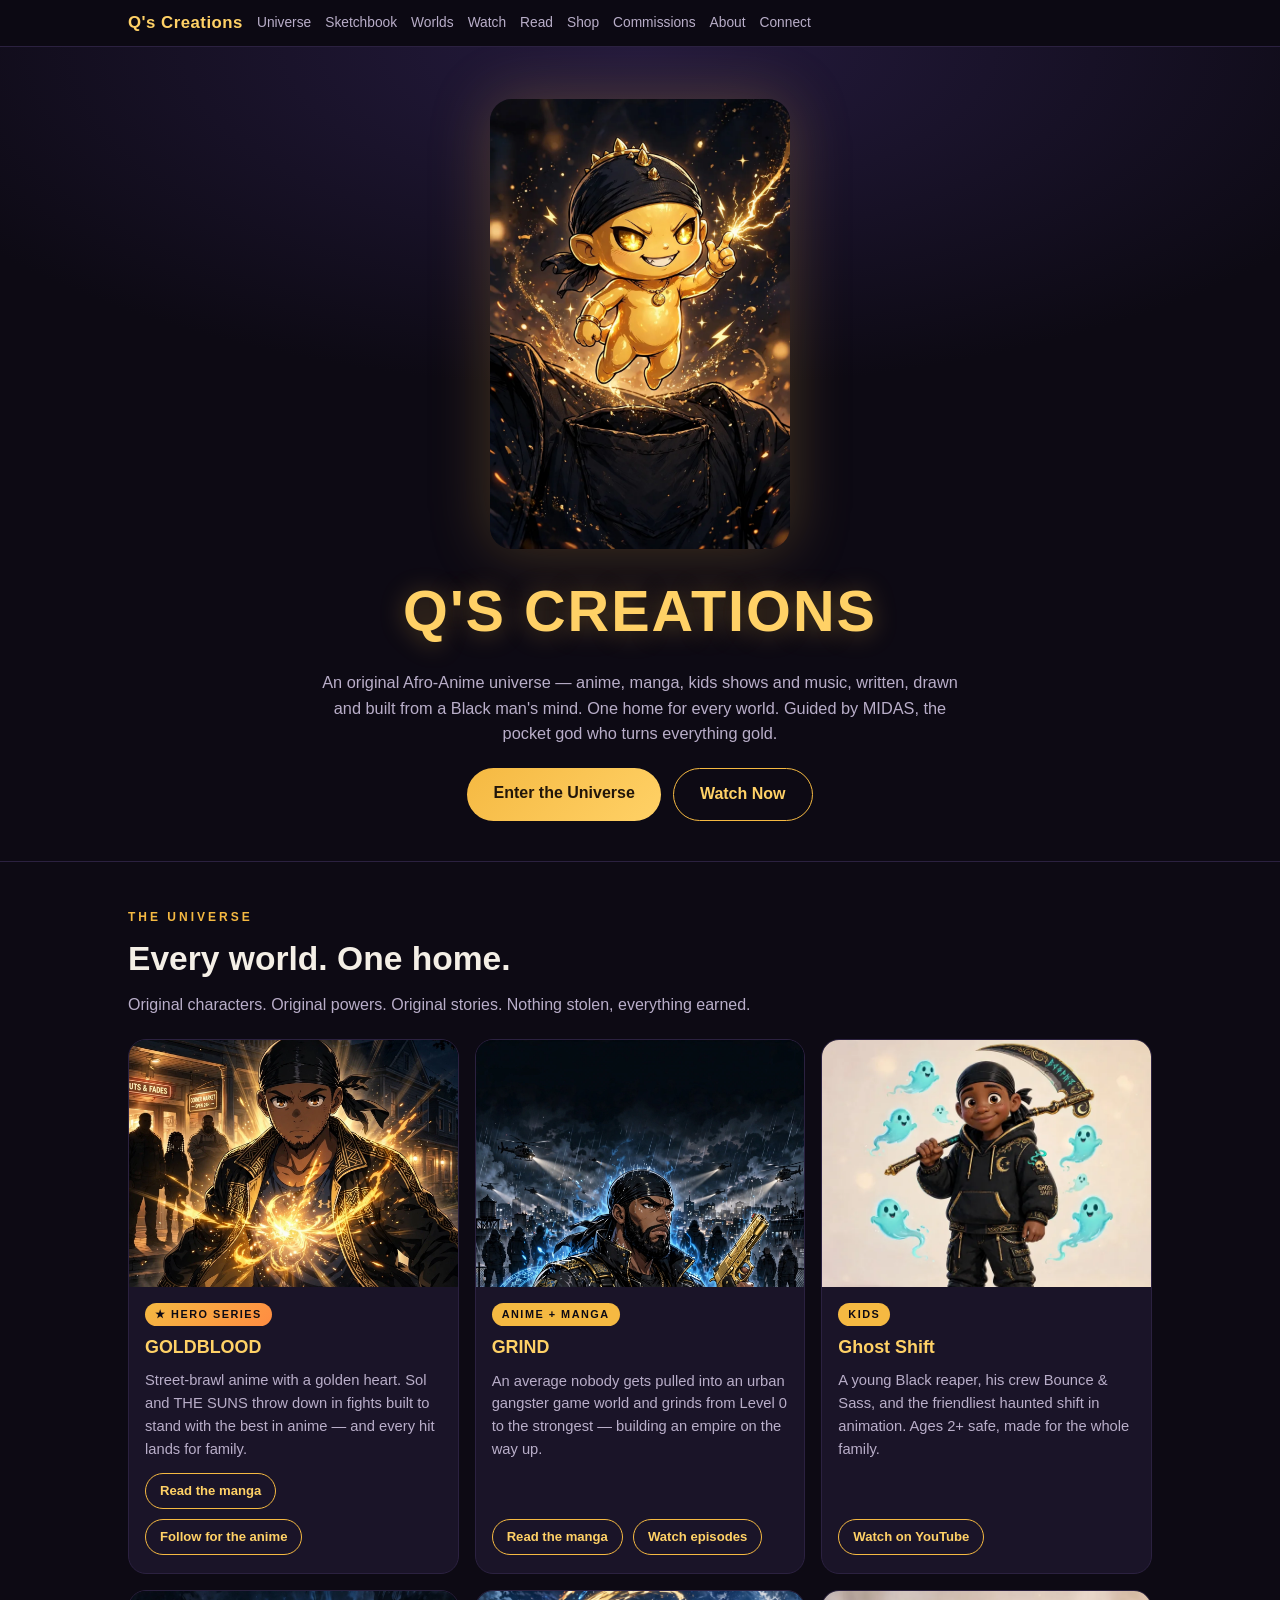
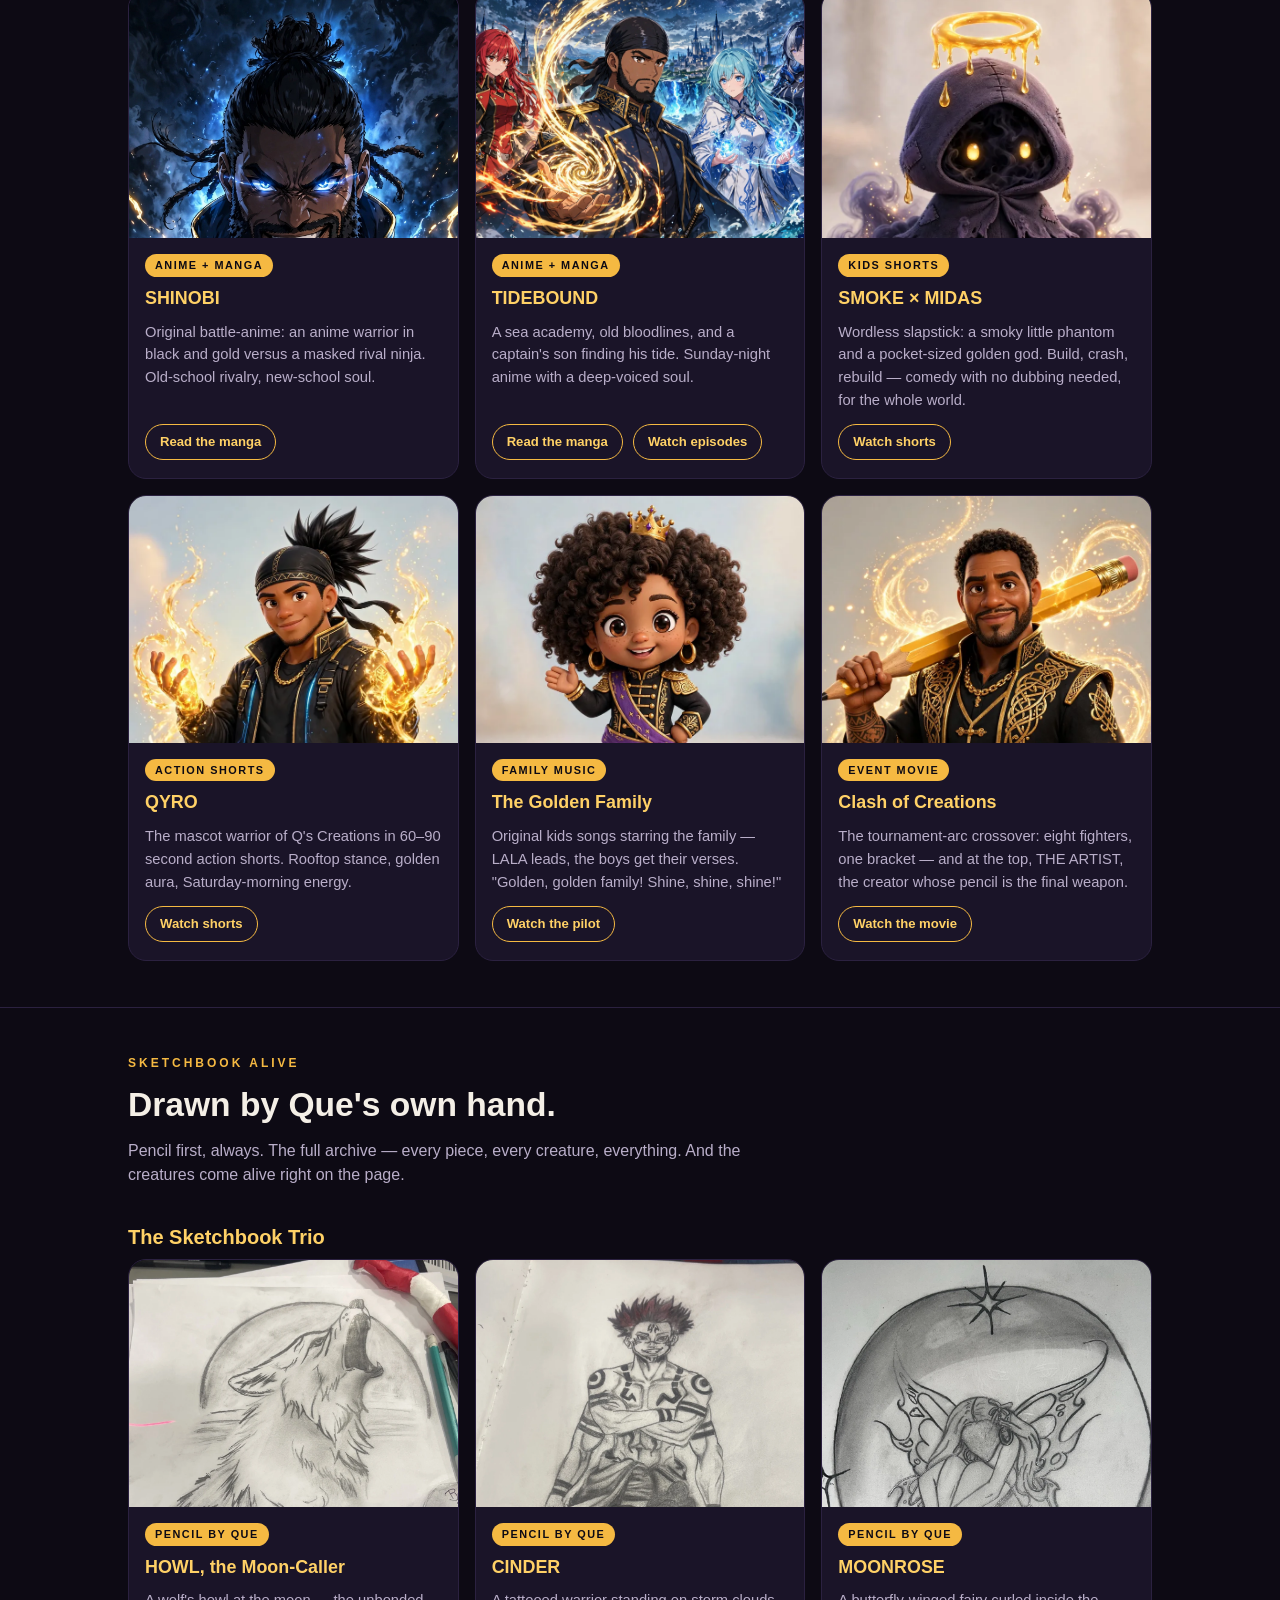
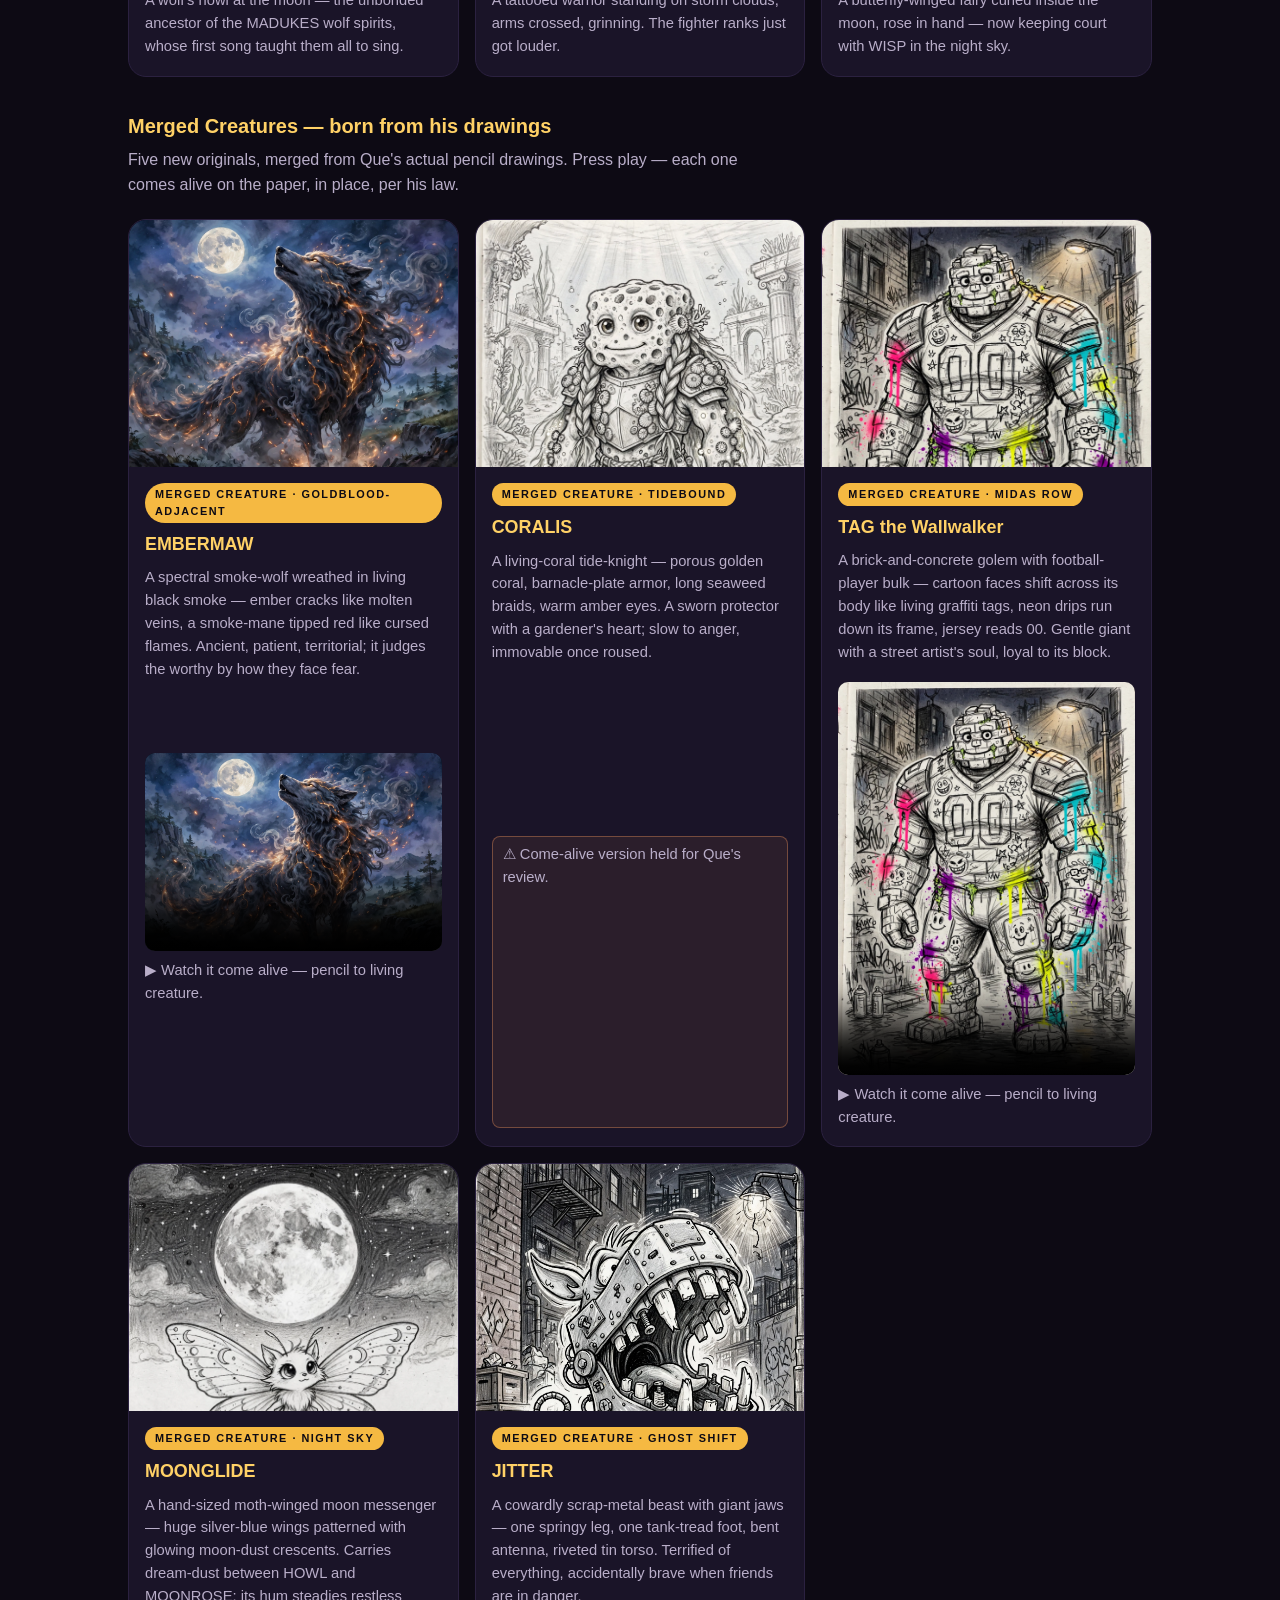
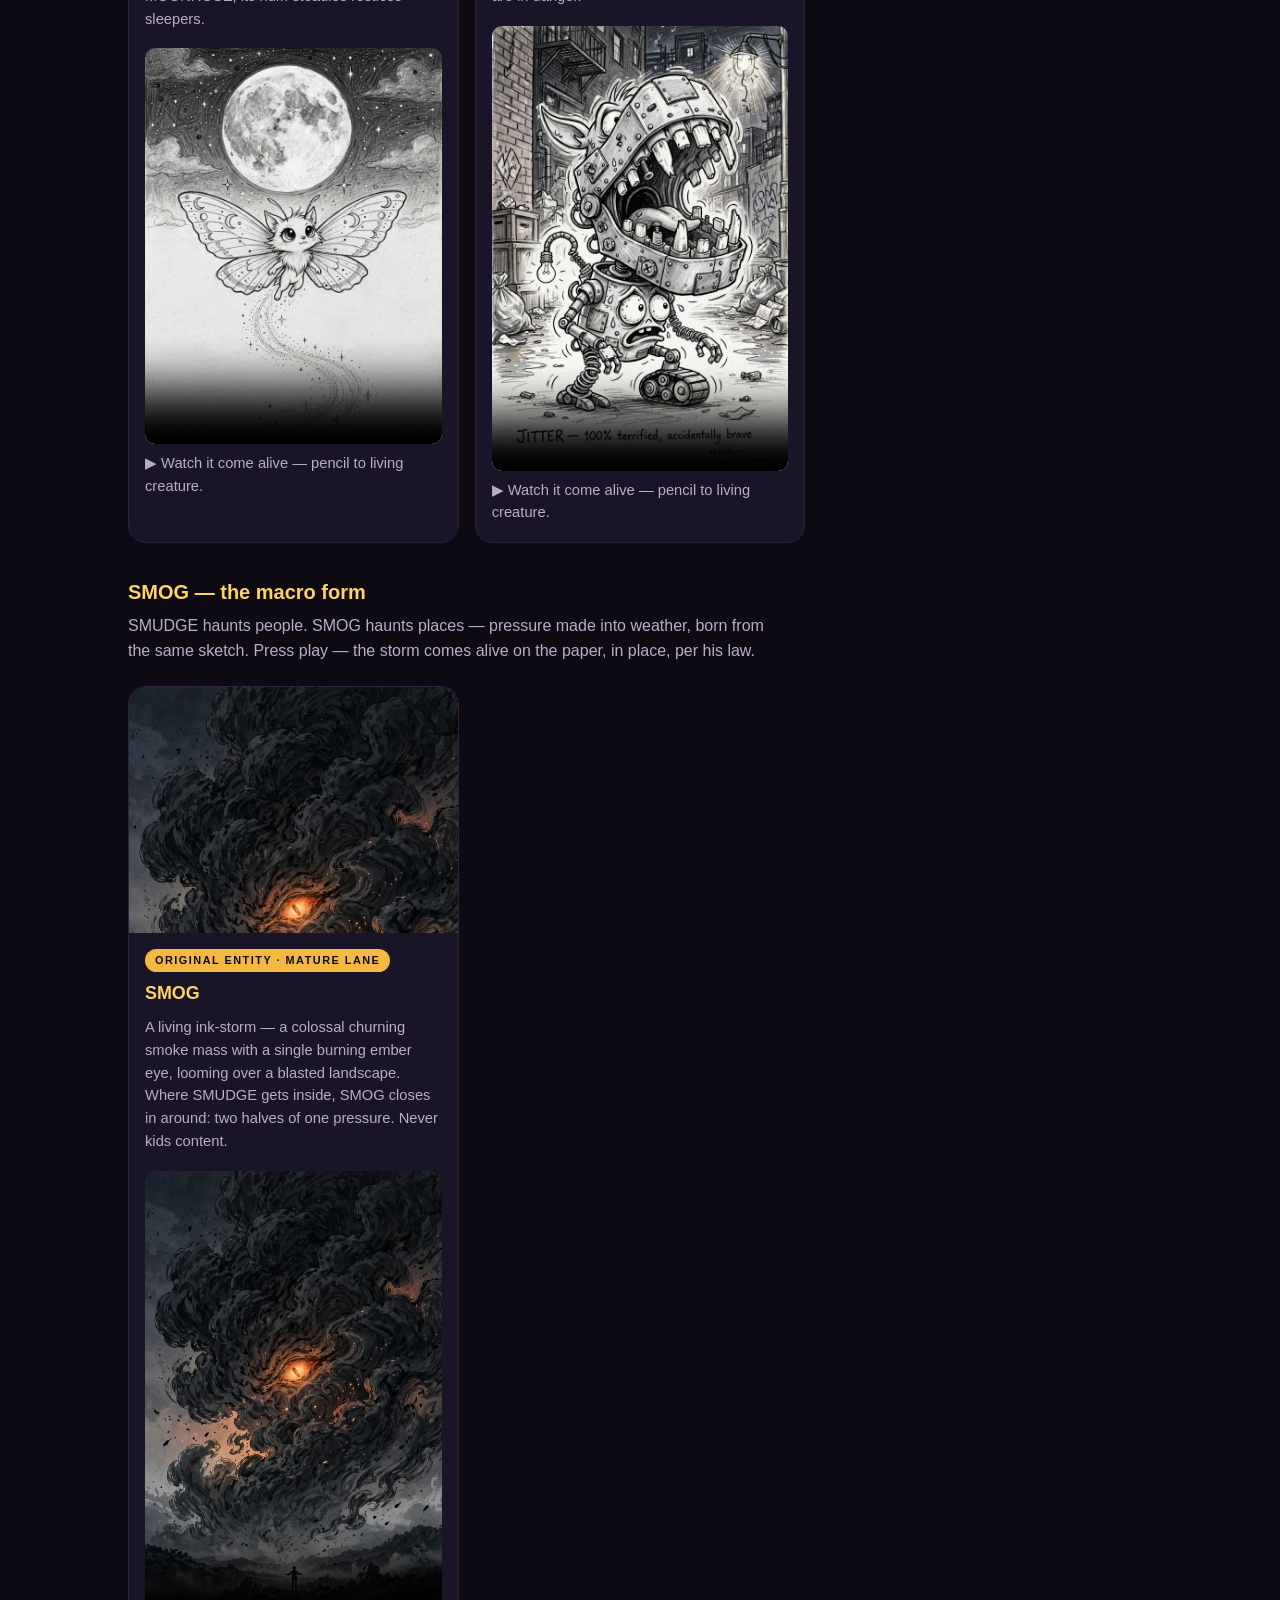
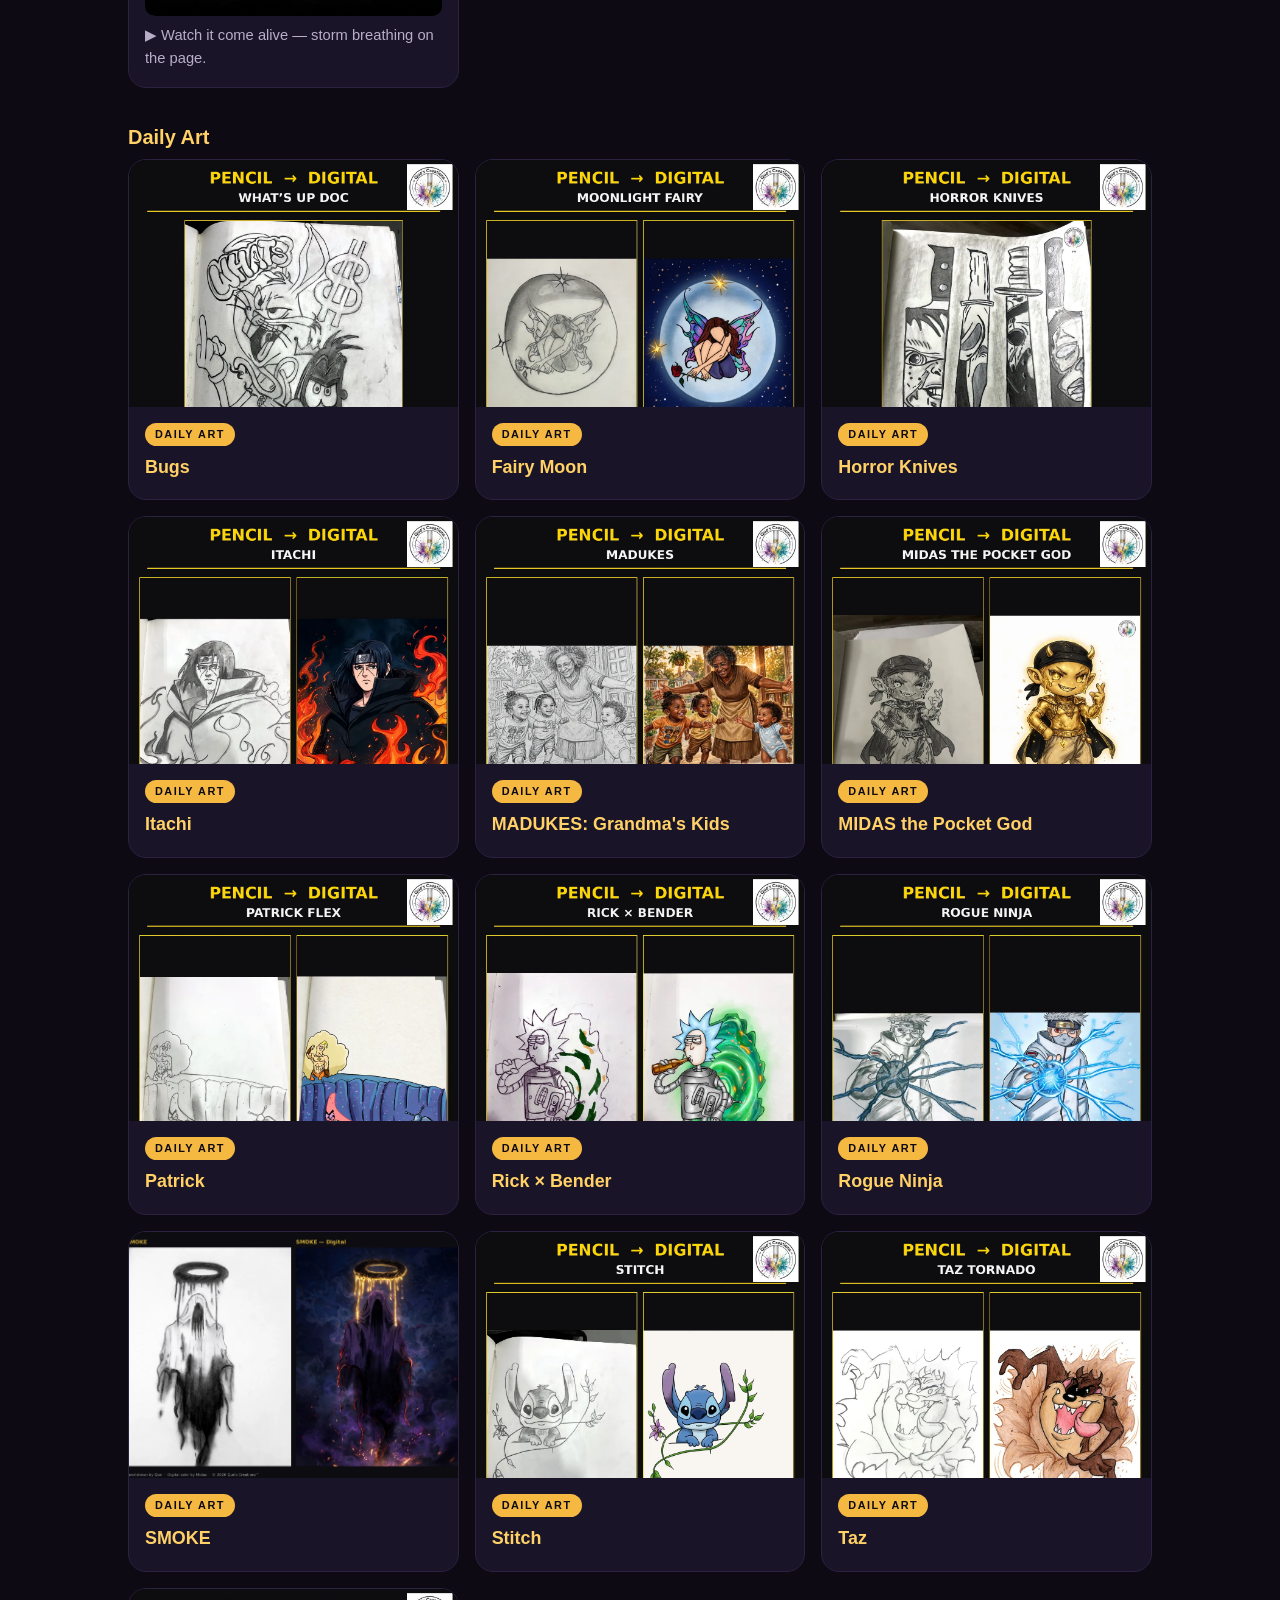
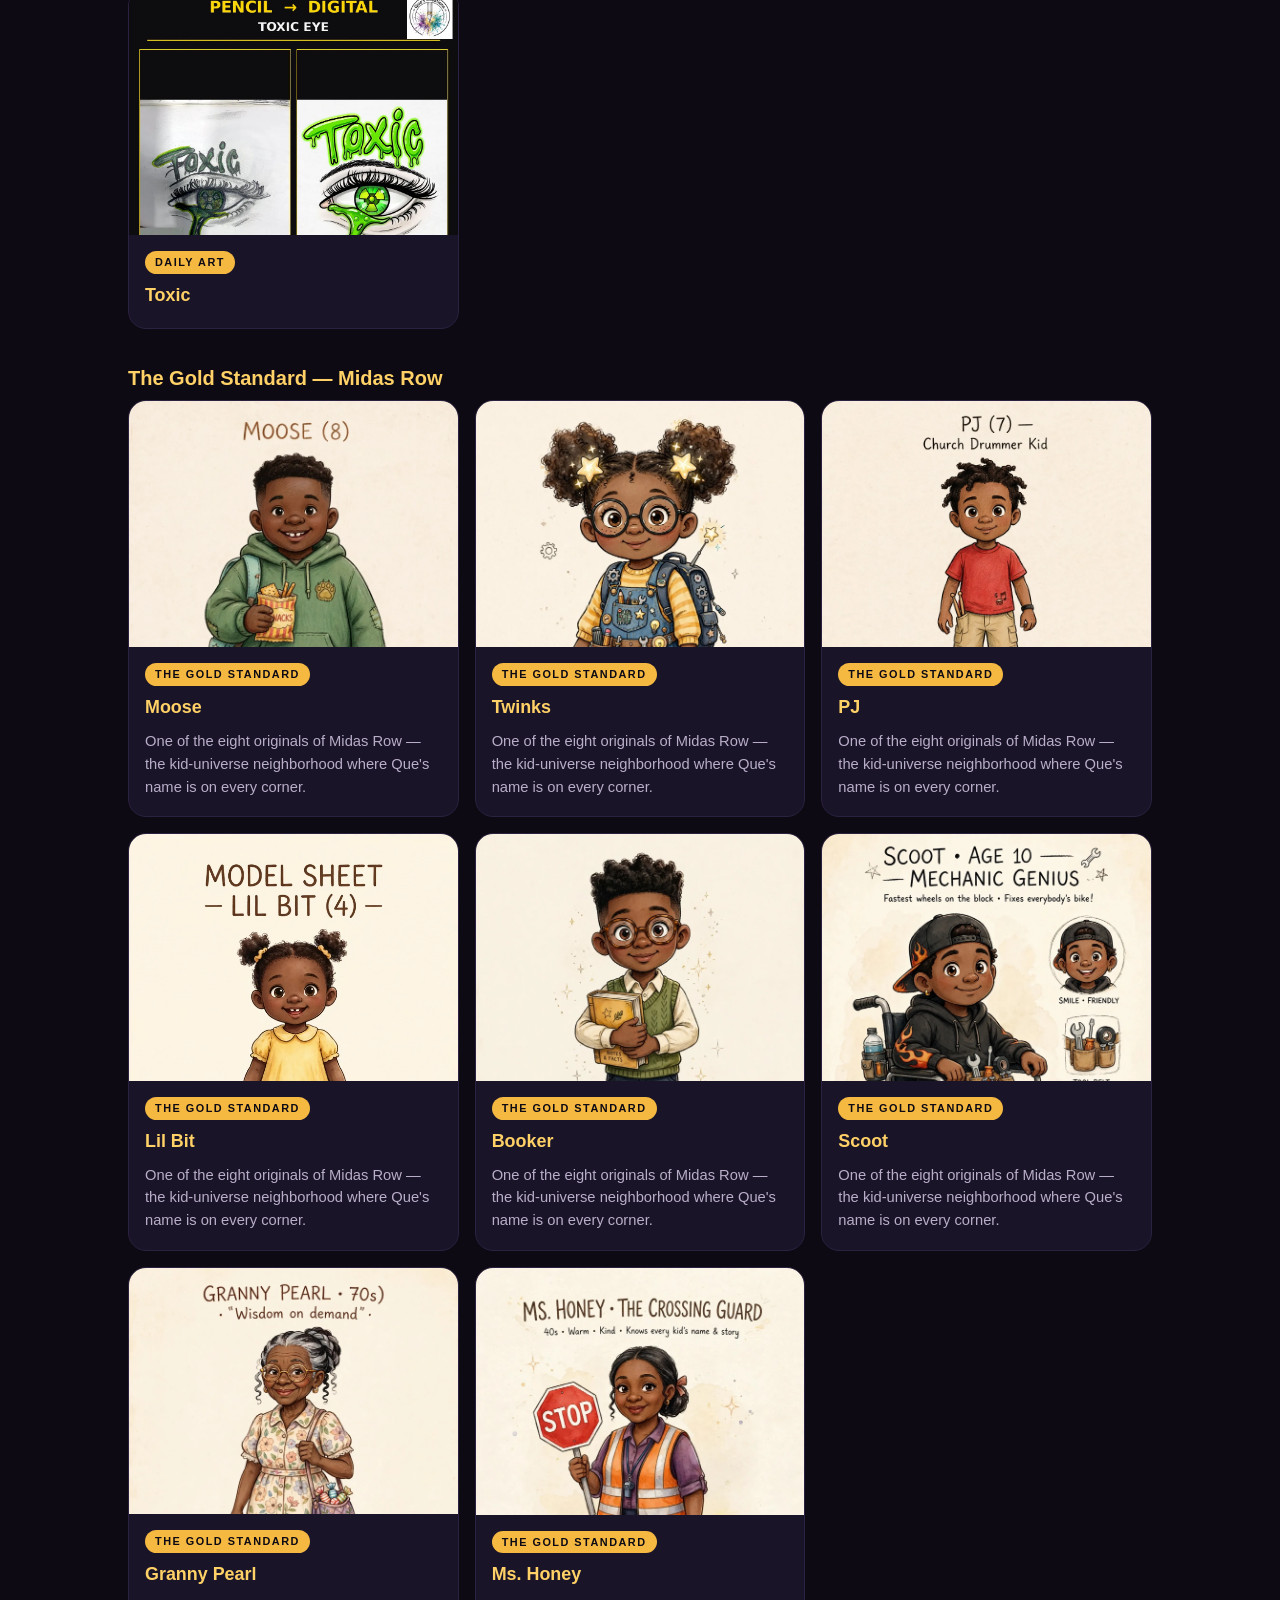
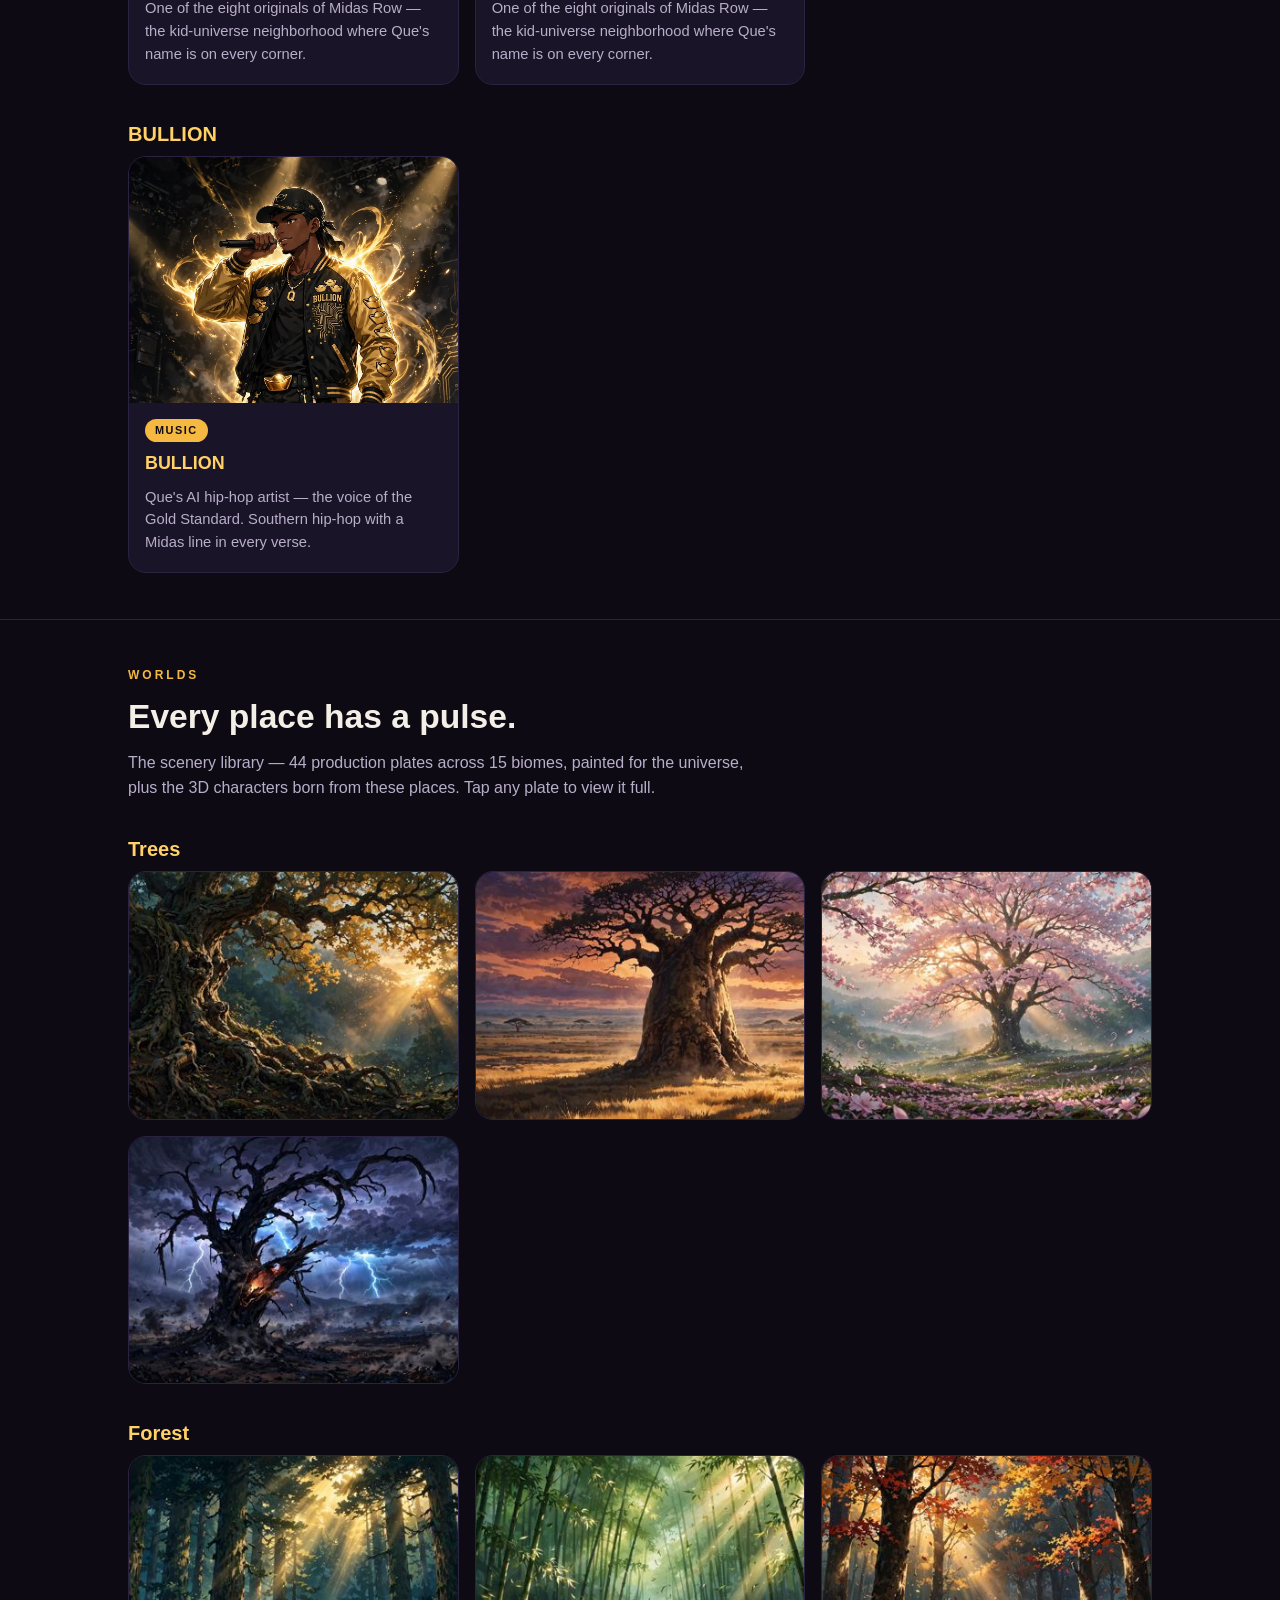
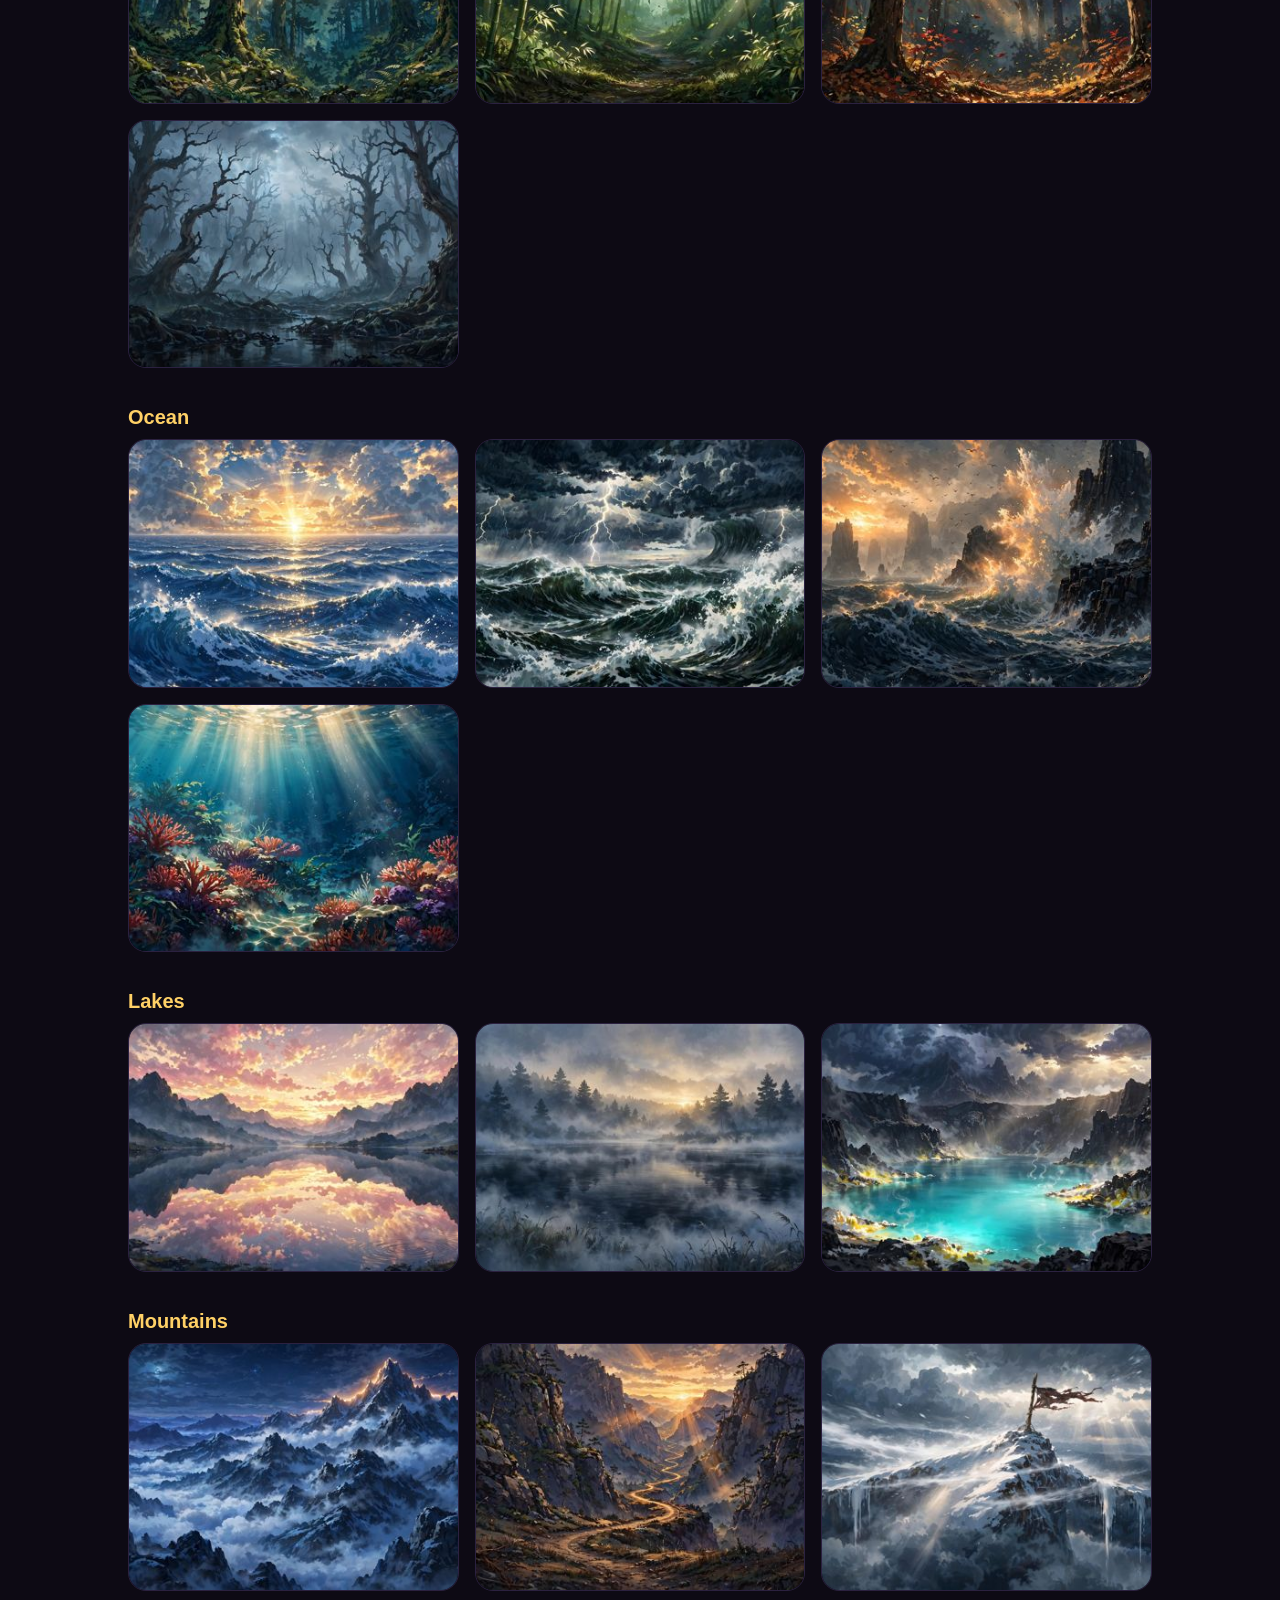
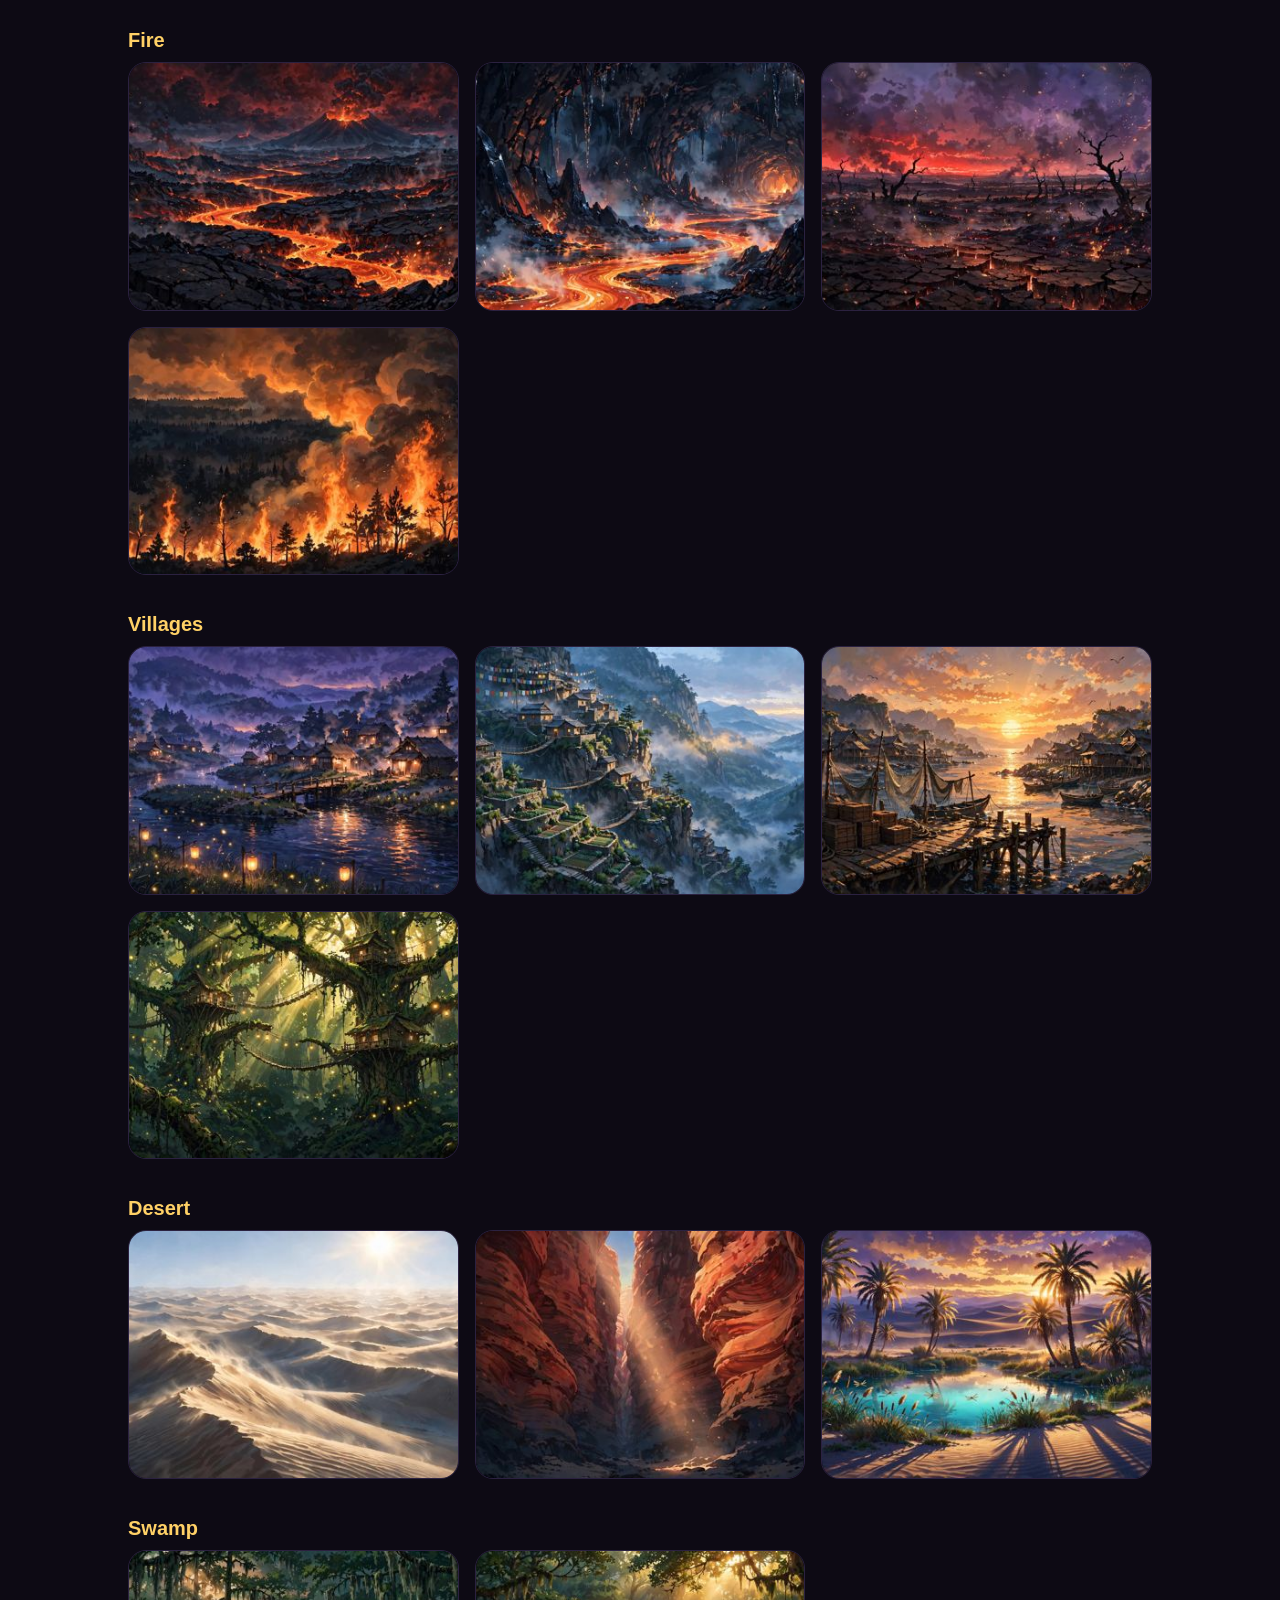
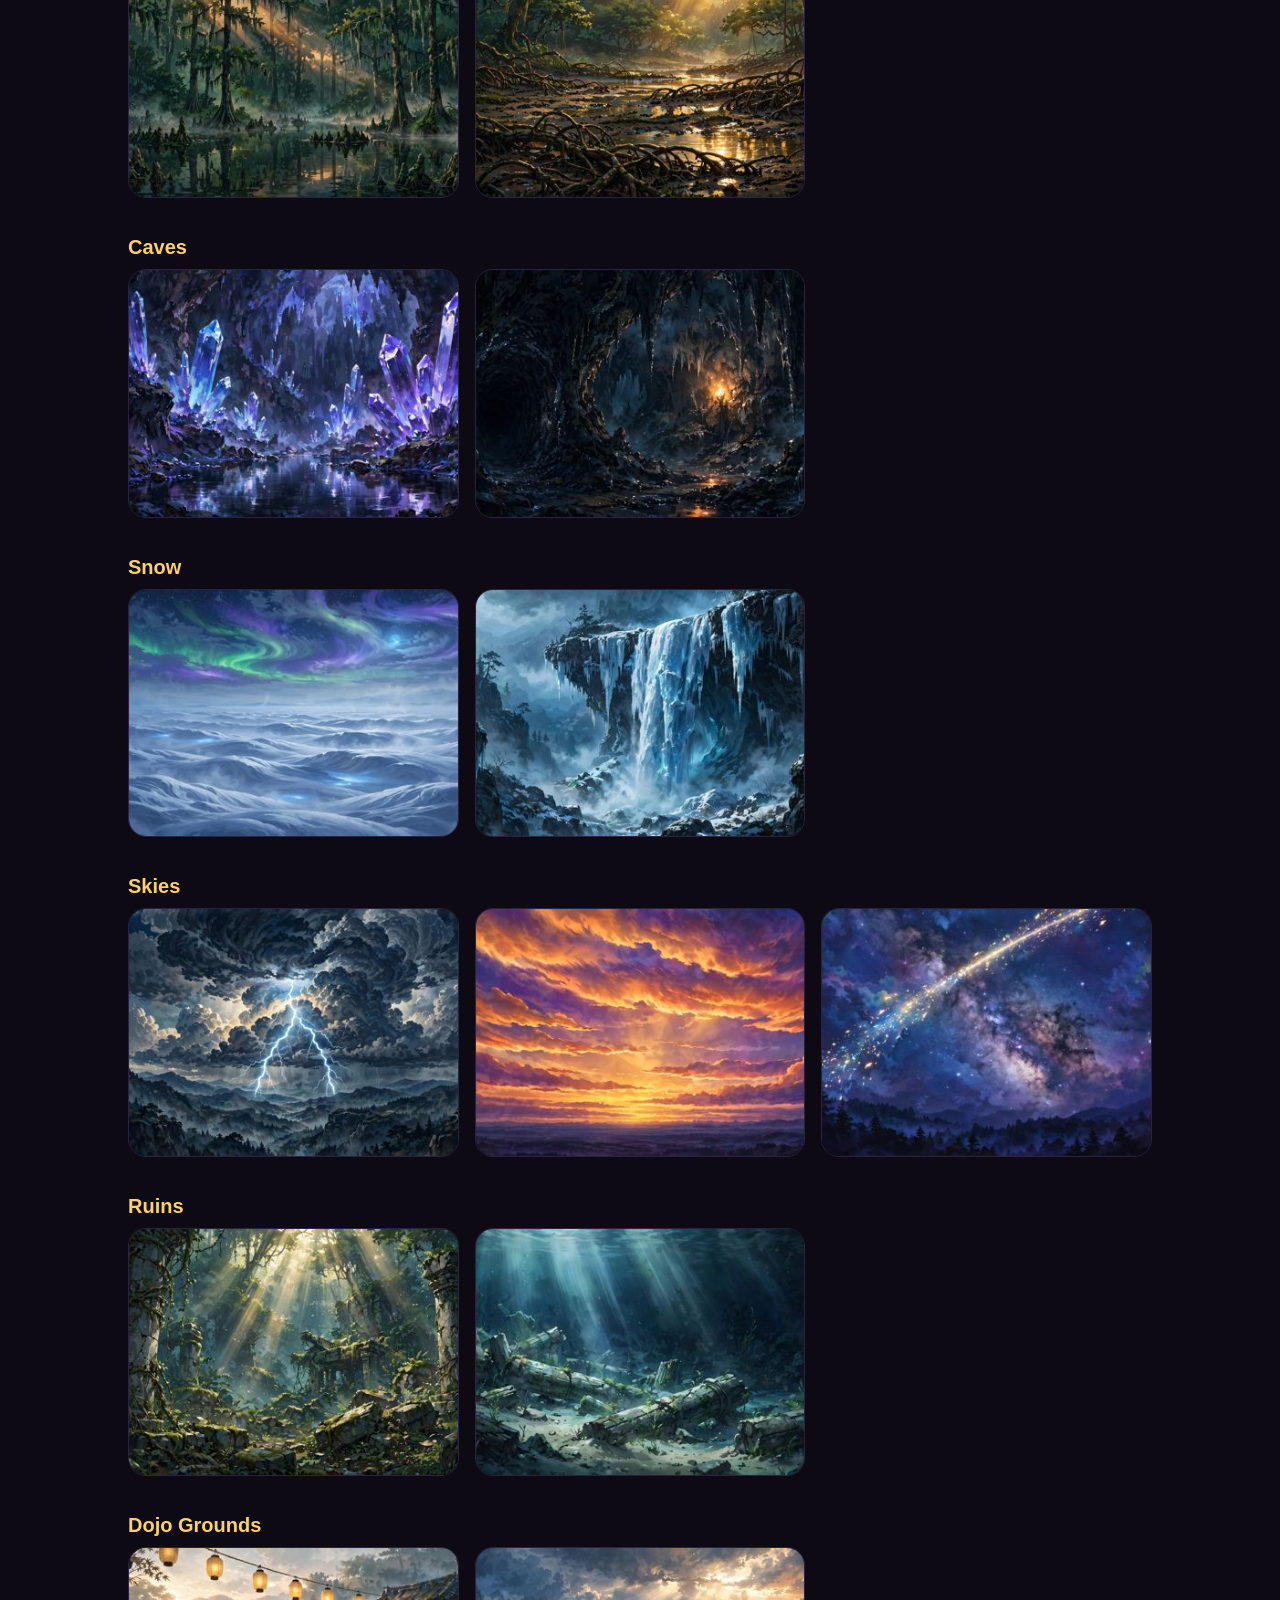
==== worlds/index.html @ 17b53956 "Versus refresh live-ready: DUECE rename sweep (ladder, drop-4 honest-history note, GRIND copy), whee" ====
<!DOCTYPE html>
<html lang="en">
<head>
<meta charset="UTF-8">
<meta name="viewport" content="width=device-width, initial-scale=1.0">
<title>Q's Creations — The Afro-Anime Universe</title>
<meta name="description" content="Q's Creations: an original Afro-Anime universe — anime, manga, kids shows and music, written, drawn and built from a Black man's mind. Home of GOLDBLOOD, GRIND, Ghost Shift and more.">
<style>
:root{--bg:#0d0a14;--bg2:#151020;--gold:#f5b942;--gold2:#ffd166;--purple:#8b3fd9;--ink:#f4efe6;--muted:#b9aec9;--card:#1a1428;--line:#2b2140}
*{margin:0;padding:0;box-sizing:border-box}
html{scroll-behavior:smooth}
body{background:var(--bg);color:var(--ink);font-family:-apple-system,BlinkMacSystemFont,"Segoe UI",Roboto,Helvetica,Arial,sans-serif;line-height:1.55;-webkit-font-smoothing:antialiased}
img{max-width:100%;display:block}
a{color:var(--gold2)}
.wrap{max-width:1060px;margin:0 auto;padding:0 18px}
/* nav */
nav{position:sticky;top:0;z-index:50;background:rgba(13,10,20,.94);backdrop-filter:blur(8px);border-bottom:1px solid var(--line)}
nav .wrap{display:flex;align-items:center;gap:14px;padding:10px 18px;overflow-x:auto;white-space:nowrap}
.brand{font-weight:800;letter-spacing:.5px;color:var(--gold2);text-decoration:none;font-size:1.05rem;flex-shrink:0}
nav a.nl{color:var(--muted);text-decoration:none;font-size:.86rem;flex-shrink:0}
nav a.nl:hover{color:var(--gold2)}
/* hero */
.hero{text-align:center;padding:52px 18px 40px;background:radial-gradient(ellipse 90% 60% at 50% 0%,#241a3d 0%,var(--bg) 70%)}
.hero img.mascot{width:min(300px,62vw);margin:0 auto 18px;border-radius:22px;box-shadow:0 0 60px rgba(245,185,66,.25)}
.hero h1{font-size:clamp(2.2rem,8vw,3.6rem);letter-spacing:2px;color:var(--gold2);text-shadow:0 2px 24px rgba(245,185,66,.35)}
.hero .sub{color:var(--muted);max-width:640px;margin:14px auto 0;font-size:1.02rem}
.hero .cta-row{margin-top:22px;display:flex;gap:12px;justify-content:center;flex-wrap:wrap}
.btn{display:inline-block;padding:13px 26px;border-radius:999px;font-weight:700;text-decoration:none;font-size:1rem}
.btn-gold{background:linear-gradient(135deg,var(--gold),var(--gold2));color:#22160a}
.btn-ghost{border:1.5px solid var(--gold);color:var(--gold2)}
/* sections */
section{padding:46px 0;border-top:1px solid var(--line)}
.kicker{color:var(--gold);text-transform:uppercase;letter-spacing:3px;font-size:.75rem;font-weight:700}
h2.sec{font-size:clamp(1.5rem,5.5vw,2.1rem);margin:6px 0 8px}
p.lead{color:var(--muted);max-width:640px;margin-bottom:22px}
/* universe grid */
.grid{display:grid;grid-template-columns:1fr;gap:16px}
@media(min-width:640px){.grid{grid-template-columns:1fr 1fr}}
@media(min-width:960px){.grid{grid-template-columns:1fr 1fr 1fr}}
.card{background:var(--card);border:1px solid var(--line);border-radius:18px;overflow:hidden;display:flex;flex-direction:column}
.card .art{aspect-ratio:4/3;overflow:hidden;background:#0a0712}
.card .art img{width:100%;height:100%;object-fit:cover;object-position:top}
.card .body{padding:16px 16px 18px;display:flex;flex-direction:column;gap:8px;flex:1}
.card h3{font-size:1.12rem;color:var(--gold2)}
.card p{font-size:.92rem;color:var(--muted);flex:1}
.tag{display:inline-block;font-size:.68rem;font-weight:700;letter-spacing:1.5px;text-transform:uppercase;color:#0d0a14;background:var(--gold);border-radius:999px;padding:3px 10px;width:fit-content}
.tag.hero-tag{background:linear-gradient(135deg,var(--gold),#ff8c42)}
.card .links{display:flex;gap:10px;flex-wrap:wrap;margin-top:4px}
.chip{font-size:.82rem;font-weight:600;text-decoration:none;border:1px solid var(--gold);color:var(--gold2);border-radius:999px;padding:7px 14px}
/* watch */
.watch-grid{display:grid;gap:16px}
@media(min-width:760px){.watch-grid{grid-template-columns:1fr 1fr}}
.vid{background:var(--card);border:1px solid var(--line);border-radius:18px;overflow:hidden}
.vid .frame{aspect-ratio:16/9;background:#000}
.vid iframe{width:100%;height:100%;border:0}
.vid .cap{padding:12px 16px;font-size:.9rem;color:var(--muted)}
/* store / shop / commissions */
.panel{background:var(--card);border:1px solid var(--line);border-radius:18px;padding:26px 22px;text-align:center}
.panel h3{color:var(--gold2);margin-bottom:8px;font-size:1.25rem}
.panel p{color:var(--muted);max-width:560px;margin:0 auto 18px}
.comm-card{max-width:520px;margin:0 auto 18px;border-radius:14px;border:1px solid var(--line)}
.tiers{text-align:left;max-width:520px;margin:0 auto 18px;font-size:.92rem;color:var(--muted)}
.tiers li{margin:6px 0;list-style:none}
.tiers b{color:var(--ink)}
/* about */
.about{display:grid;gap:18px;align-items:center}
@media(min-width:760px){.about{grid-template-columns:220px 1fr}}
.about img{border-radius:18px;width:220px;max-width:60vw}
/* connect */
.connect-row{display:flex;gap:12px;flex-wrap:wrap}
.soc{flex:1;min-width:150px;background:var(--card);border:1px solid var(--line);border-radius:16px;padding:18px;text-align:center;text-decoration:none;color:var(--ink)}
.soc b{display:block;color:var(--gold2);margin-bottom:4px}
.soc span{font-size:.85rem;color:var(--muted)}
h3.subhead{font-size:1.25rem;color:var(--gold2);margin:34px 0 6px}
.cal-video{width:100%;border-radius:10px;margin-top:10px;background:#0a0712}
.cal-cap{font-size:.82rem;color:var(--gold2)}
.flag{font-size:.8rem;color:#ff9d5c;background:rgba(255,157,92,.08);border:1px solid rgba(255,157,92,.35);border-radius:8px;padding:6px 10px}
/* footer */
footer{border-top:1px solid var(--line);padding:30px 18px 46px;text-align:center;color:var(--muted);font-size:.82rem}
footer p{max-width:640px;margin:8px auto}
</style>
</head>
<body>
<nav><div class="wrap">
<a class="brand" href="#top">Q's Creations</a>
<a class="nl" href="#universe">Universe</a>
<a class="nl" href="#sketchbook">Sketchbook</a>
<a class="nl" href="#worlds">Worlds</a>
<a class="nl" href="#watch">Watch</a>
<a class="nl" href="#read">Read</a>
<a class="nl" href="#shop">Shop</a>
<a class="nl" href="#commissions">Commissions</a>
<a class="nl" href="#about">About</a>
<a class="nl" href="#connect">Connect</a>
</div></nav>

<header class="hero" id="top">
<img class="mascot" src="assets/midas-hero.webp" alt="MIDAS the Pocket God — golden mascot of Q's Creations">
<h1>Q'S CREATIONS</h1>
<p class="sub">An original Afro-Anime universe — anime, manga, kids shows and music, written, drawn and built from a Black man's mind. One home for every world. Guided by MIDAS, the pocket god who turns everything gold.</p>
<div class="cta-row">
<a class="btn btn-gold" href="#universe">Enter the Universe</a>
<a class="btn btn-ghost" href="#watch">Watch Now</a>
</div>
</header>

<section id="universe"><div class="wrap">
<div class="kicker">The Universe</div>
<h2 class="sec">Every world. One home.</h2>
<p class="lead">Original characters. Original powers. Original stories. Nothing stolen, everything earned.</p>
<div class="grid">

<div class="card">
<div class="art"><img src="assets/goldblood-sol.webp" alt="Sol of GOLDBLOOD" loading="lazy"></div>
<div class="body"><span class="tag hero-tag">★ Hero Series</span><h3>GOLDBLOOD</h3>
<p>Street-brawl anime with a golden heart. Sol and THE SUNS throw down in fights built to stand with the best in anime — and every hit lands for family.</p>
<div class="links"><a class="chip" href="#read">Read the manga</a><a class="chip" href="#connect">Follow for the anime</a></div></div></div>

<div class="card">
<div class="art"><img src="assets/grind-zero.webp" alt="DUECE of GRIND" loading="lazy"></div>
<div class="body"><span class="tag">Anime + Manga</span><h3>GRIND</h3>
<p>An average nobody gets pulled into an urban gangster game world and grinds from Level 0 to the strongest — building an empire on the way up.</p>
<div class="links"><a class="chip" href="#read">Read the manga</a><a class="chip" href="#watch">Watch episodes</a></div></div></div>

<div class="card">
<div class="art"><img src="assets/ghost-shift.webp" alt="Ghost Shift" loading="lazy"></div>
<div class="body"><span class="tag">Kids</span><h3>Ghost Shift</h3>
<p>A young Black reaper, his crew Bounce &amp; Sass, and the friendliest haunted shift in animation. Ages 2+ safe, made for the whole family.</p>
<div class="links"><a class="chip" href="#watch">Watch on YouTube</a></div></div></div>

<div class="card">
<div class="art"><img src="assets/shinobi-que.webp" alt="Que of SHINOBI" loading="lazy"></div>
<div class="body"><span class="tag">Anime + Manga</span><h3>SHINOBI</h3>
<p>Original battle-anime: an anime warrior in black and gold versus a masked rival ninja. Old-school rivalry, new-school soul.</p>
<div class="links"><a class="chip" href="#read">Read the manga</a></div></div></div>

<div class="card">
<div class="art"><img src="assets/tidebound-quedelmar.webp" alt="Que Delmar of TIDEBOUND" loading="lazy"></div>
<div class="body"><span class="tag">Anime + Manga</span><h3>TIDEBOUND</h3>
<p>A sea academy, old bloodlines, and a captain's son finding his tide. Sunday-night anime with a deep-voiced soul.</p>
<div class="links"><a class="chip" href="#read">Read the manga</a><a class="chip" href="#watch">Watch episodes</a></div></div></div>

<div class="card">
<div class="art"><img src="assets/smoke.webp" alt="SMOKE" loading="lazy"></div>
<div class="body"><span class="tag">Kids Shorts</span><h3>SMOKE × MIDAS</h3>
<p>Wordless slapstick: a smoky little phantom and a pocket-sized golden god. Build, crash, rebuild — comedy with no dubbing needed, for the whole world.</p>
<div class="links"><a class="chip" href="#watch">Watch shorts</a></div></div></div>

<div class="card">
<div class="art"><img src="assets/qyro.webp" alt="QYRO" loading="lazy"></div>
<div class="body"><span class="tag">Action Shorts</span><h3>QYRO</h3>
<p>The mascot warrior of Q's Creations in 60–90 second action shorts. Rooftop stance, golden aura, Saturday-morning energy.</p>
<div class="links"><a class="chip" href="#watch">Watch shorts</a></div></div></div>

<div class="card">
<div class="art"><img src="assets/lala.webp" alt="LALA of the Golden Family" loading="lazy"></div>
<div class="body"><span class="tag">Family Music</span><h3>The Golden Family</h3>
<p>Original kids songs starring the family — LALA leads, the boys get their verses. "Golden, golden family! Shine, shine, shine!"</p>
<div class="links"><a class="chip" href="#watch">Watch the pilot</a></div></div></div>

<div class="card">
<div class="art"><img src="assets/the-artist.webp" alt="THE ARTIST of Clash of Creations" loading="lazy"></div>
<div class="body"><span class="tag">Event Movie</span><h3>Clash of Creations</h3>
<p>The tournament-arc crossover: eight fighters, one bracket — and at the top, THE ARTIST, the creator whose pencil is the final weapon.</p>
<div class="links"><a class="chip" href="#watch">Watch the movie</a></div></div></div>

</div>
</div></section>

<section id="sketchbook"><div class="wrap"><div class="kicker">Sketchbook Alive</div><h2 class="sec">Drawn by Que's own hand.</h2><p class="lead">Pencil first, always. The full archive — every piece, every creature, everything. And the creatures come alive right on the page.</p><h3 class="subhead">The Sketchbook Trio</h3><div class="grid"><div class="card"><div class="art"><img src="assets/sketch-howl.webp" alt="HOWL, the Moon-Caller — pencil by Que" loading="lazy"></div><div class="body"><span class="tag">Pencil by Que</span><h3>HOWL, the Moon-Caller</h3><p>A wolf's howl at the moon — the unbonded ancestor of the MADUKES wolf spirits, whose first song taught them all to sing.</p></div></div><div class="card"><div class="art"><img src="assets/sketch-cinder.webp" alt="CINDER — pencil by Que" loading="lazy"></div><div class="body"><span class="tag">Pencil by Que</span><h3>CINDER</h3><p>A tattooed warrior standing on storm clouds, arms crossed, grinning. The fighter ranks just got louder.</p></div></div><div class="card"><div class="art"><img src="assets/sketch-moonrose.webp" alt="MOONROSE — pencil by Que" loading="lazy"></div><div class="body"><span class="tag">Pencil by Que</span><h3>MOONROSE</h3><p>A butterfly-winged fairy curled inside the moon, rose in hand — now keeping court with WISP in the night sky.</p></div></div></div><h3 class="subhead">Merged Creatures — born from his drawings</h3><p class="lead">Five new originals, merged from Que's actual pencil drawings. Press play — each one comes alive on the paper, in place, per his law.</p><div class="grid"><div class="card"><div class="art"><img src="assets/creature-embermaw.webp" alt="EMBERMAW — original creature by Que" loading="lazy"></div><div class="body"><span class="tag">Merged Creature · GOLDBLOOD-adjacent</span><h3>EMBERMAW</h3><p>A spectral smoke-wolf wreathed in living black smoke — ember cracks like molten veins, a smoke-mane tipped red like cursed flames. Ancient, patient, territorial; it judges the worthy by how they face fear.</p><video class="cal-video" src="assets/comealive-embermaw.mp4" controls preload="metadata" playsinline poster="assets/creature-embermaw.webp"></video><p class="cal-cap">▶ Watch it come alive — pencil to living creature.</p></div></div><div class="card"><div class="art"><img src="assets/creature-coralis.webp" alt="CORALIS — original creature by Que" loading="lazy"></div><div class="body"><span class="tag">Merged Creature · TIDEBOUND</span><h3>CORALIS</h3><p>A living-coral tide-knight — porous golden coral, barnacle-plate armor, long seaweed braids, warm amber eyes. A sworn protector with a gardener's heart; slow to anger, immovable once roused.</p><p class="flag">⚠ Come-alive version held for Que's review.</p></div></div><div class="card"><div class="art"><img src="assets/creature-tag.webp" alt="TAG the Wallwalker — original creature by Que" loading="lazy"></div><div class="body"><span class="tag">Merged Creature · Midas Row</span><h3>TAG the Wallwalker</h3><p>A brick-and-concrete golem with football-player bulk — cartoon faces shift across its body like living graffiti tags, neon drips run down its frame, jersey reads 00. Gentle giant with a street artist's soul, loyal to its block.</p><video class="cal-video" src="assets/comealive-tag.mp4" controls preload="metadata" playsinline poster="assets/creature-tag.webp"></video><p class="cal-cap">▶ Watch it come alive — pencil to living creature.</p></div></div><div class="card"><div class="art"><img src="assets/creature-moonglide.webp" alt="MOONGLIDE — original creature by Que" loading="lazy"></div><div class="body"><span class="tag">Merged Creature · Night Sky</span><h3>MOONGLIDE</h3><p>A hand-sized moth-winged moon messenger — huge silver-blue wings patterned with glowing moon-dust crescents. Carries dream-dust between HOWL and MOONROSE; its hum steadies restless sleepers.</p><video class="cal-video" src="assets/comealive-moonglide.mp4" controls preload="metadata" playsinline poster="assets/creature-moonglide.webp"></video><p class="cal-cap">▶ Watch it come alive — pencil to living creature.</p></div></div><div class="card"><div class="art"><img src="assets/creature-jitter.webp" alt="JITTER — original creature by Que" loading="lazy"></div><div class="body"><span class="tag">Merged Creature · Ghost Shift</span><h3>JITTER</h3><p>A cowardly scrap-metal beast with giant jaws — one springy leg, one tank-tread foot, bent antenna, riveted tin torso. Terrified of everything, accidentally brave when friends are in danger.</p><video class="cal-video" src="assets/comealive-jitter.mp4" controls preload="metadata" playsinline poster="assets/creature-jitter.webp"></video><p class="cal-cap">▶ Watch it come alive — pencil to living creature.</p></div></div></div><h3 class="subhead">SMOG — the macro form</h3><p class="lead">SMUDGE haunts people. SMOG haunts places — pressure made into weather, born from the same sketch. Press play — the storm comes alive on the paper, in place, per his law.</p><div class="grid"><div class="card"><div class="art"><img src="assets/smog-key.webp" alt="SMOG — original entity by Que" loading="lazy"></div><div class="body"><span class="tag">Original Entity · Mature lane</span><h3>SMOG</h3><p>A living ink-storm — a colossal churning smoke mass with a single burning ember eye, looming over a blasted landscape. Where SMUDGE gets inside, SMOG closes in around: two halves of one pressure. Never kids content.</p><video class="cal-video" src="assets/comealive-smog.mp4" controls preload="metadata" playsinline poster="assets/smog-key.webp"></video><p class="cal-cap">▶ Watch it come alive — storm breathing on the page.</p></div></div></div><h3 class="subhead">Daily Art</h3><div class="grid"><div class="card"><div class="art"><img src="assets/art-bugs.webp" alt="Bugs — art by Que" loading="lazy"></div><div class="body"><span class="tag">Daily Art</span><h3>Bugs</h3></div></div><div class="card"><div class="art"><img src="assets/art-fairymoon.webp" alt="Fairy Moon — art by Que" loading="lazy"></div><div class="body"><span class="tag">Daily Art</span><h3>Fairy Moon</h3></div></div><div class="card"><div class="art"><img src="assets/art-horror-knives.webp" alt="Horror Knives — art by Que" loading="lazy"></div><div class="body"><span class="tag">Daily Art</span><h3>Horror Knives</h3></div></div><div class="card"><div class="art"><img src="assets/art-itachi.webp" alt="Itachi — art by Que" loading="lazy"></div><div class="body"><span class="tag">Daily Art</span><h3>Itachi</h3></div></div><div class="card"><div class="art"><img src="assets/art-madukes-grandma-kids.webp" alt="MADUKES: Grandma's Kids — art by Que" loading="lazy"></div><div class="body"><span class="tag">Daily Art</span><h3>MADUKES: Grandma's Kids</h3></div></div><div class="card"><div class="art"><img src="assets/art-midas-pocket-god.webp" alt="MIDAS the Pocket God — art by Que" loading="lazy"></div><div class="body"><span class="tag">Daily Art</span><h3>MIDAS the Pocket God</h3></div></div><div class="card"><div class="art"><img src="assets/art-patrick.webp" alt="Patrick — art by Que" loading="lazy"></div><div class="body"><span class="tag">Daily Art</span><h3>Patrick</h3></div></div><div class="card"><div class="art"><img src="assets/art-rickbender.webp" alt="Rick × Bender — art by Que" loading="lazy"></div><div class="body"><span class="tag">Daily Art</span><h3>Rick × Bender</h3></div></div><div class="card"><div class="art"><img src="assets/art-rogue-ninja.webp" alt="Rogue Ninja — art by Que" loading="lazy"></div><div class="body"><span class="tag">Daily Art</span><h3>Rogue Ninja</h3></div></div><div class="card"><div class="art"><img src="assets/art-smoke.webp" alt="SMOKE — art by Que" loading="lazy"></div><div class="body"><span class="tag">Daily Art</span><h3>SMOKE</h3></div></div><div class="card"><div class="art"><img src="assets/art-stitch.webp" alt="Stitch — art by Que" loading="lazy"></div><div class="body"><span class="tag">Daily Art</span><h3>Stitch</h3></div></div><div class="card"><div class="art"><img src="assets/art-taz.webp" alt="Taz — art by Que" loading="lazy"></div><div class="body"><span class="tag">Daily Art</span><h3>Taz</h3></div></div><div class="card"><div class="art"><img src="assets/art-toxic.webp" alt="Toxic — art by Que" loading="lazy"></div><div class="body"><span class="tag">Daily Art</span><h3>Toxic</h3></div></div></div><h3 class="subhead">The Gold Standard — Midas Row</h3><div class="grid"><div class="card"><div class="art"><img src="assets/block-moose.webp" alt="Moose of Midas Row — original character by Que" loading="lazy"></div><div class="body"><span class="tag">The Gold Standard</span><h3>Moose</h3><p>One of the eight originals of Midas Row — the kid-universe neighborhood where Que's name is on every corner.</p></div></div><div class="card"><div class="art"><img src="assets/block-twinks.webp" alt="Twinks of Midas Row — original character by Que" loading="lazy"></div><div class="body"><span class="tag">The Gold Standard</span><h3>Twinks</h3><p>One of the eight originals of Midas Row — the kid-universe neighborhood where Que's name is on every corner.</p></div></div><div class="card"><div class="art"><img src="assets/block-pj.webp" alt="PJ of Midas Row — original character by Que" loading="lazy"></div><div class="body"><span class="tag">The Gold Standard</span><h3>PJ</h3><p>One of the eight originals of Midas Row — the kid-universe neighborhood where Que's name is on every corner.</p></div></div><div class="card"><div class="art"><img src="assets/block-lil-bit.webp" alt="Lil Bit of Midas Row — original character by Que" loading="lazy"></div><div class="body"><span class="tag">The Gold Standard</span><h3>Lil Bit</h3><p>One of the eight originals of Midas Row — the kid-universe neighborhood where Que's name is on every corner.</p></div></div><div class="card"><div class="art"><img src="assets/block-booker.webp" alt="Booker of Midas Row — original character by Que" loading="lazy"></div><div class="body"><span class="tag">The Gold Standard</span><h3>Booker</h3><p>One of the eight originals of Midas Row — the kid-universe neighborhood where Que's name is on every corner.</p></div></div><div class="card"><div class="art"><img src="assets/block-scoot.webp" alt="Scoot of Midas Row — original character by Que" loading="lazy"></div><div class="body"><span class="tag">The Gold Standard</span><h3>Scoot</h3><p>One of the eight originals of Midas Row — the kid-universe neighborhood where Que's name is on every corner.</p></div></div><div class="card"><div class="art"><img src="assets/block-granny-pearl.webp" alt="Granny Pearl of Midas Row — original character by Que" loading="lazy"></div><div class="body"><span class="tag">The Gold Standard</span><h3>Granny Pearl</h3><p>One of the eight originals of Midas Row — the kid-universe neighborhood where Que's name is on every corner.</p></div></div><div class="card"><div class="art"><img src="assets/block-ms-honey.webp" alt="Ms. Honey of Midas Row — original character by Que" loading="lazy"></div><div class="body"><span class="tag">The Gold Standard</span><h3>Ms. Honey</h3><p>One of the eight originals of Midas Row — the kid-universe neighborhood where Que's name is on every corner.</p></div></div></div><h3 class="subhead">BULLION</h3><div class="grid"><div class="card"><div class="art"><img src="assets/bullion.webp" alt="BULLION — Que's AI hip-hop artist" loading="lazy"></div><div class="body"><span class="tag">Music</span><h3>BULLION</h3><p>Que's AI hip-hop artist — the voice of the Gold Standard. Southern hip-hop with a Midas line in every verse.</p></div></div></div></div></section><section id="worlds"><div class="wrap"><div class="kicker">Worlds</div><h2 class="sec">Every place has a pulse.</h2><p class="lead">The scenery library — 44 production plates across 15 biomes, painted for the universe, plus the 3D characters born from these places. Tap any plate to view it full.</p><h3 class="subhead">Trees</h3><div class="grid"><a class="card" href="assets/worlds/trees/trees-01-ancient-oak.jpg"><div class="art"><img src="assets/worlds/thumbs/trees-01-ancient-oak.jpg" alt="Ancient Oak — Worlds scenery" loading="lazy"></div></a><a class="card" href="assets/worlds/trees/trees-02-baobab-giant.jpg"><div class="art"><img src="assets/worlds/thumbs/trees-02-baobab-giant.jpg" alt="Baobab Giant — Worlds scenery" loading="lazy"></div></a><a class="card" href="assets/worlds/trees/trees-03-cherry-blossom.jpg"><div class="art"><img src="assets/worlds/thumbs/trees-03-cherry-blossom.jpg" alt="Cherry Blossom — Worlds scenery" loading="lazy"></div></a><a class="card" href="assets/worlds/trees/trees-04-dead-lightning.jpg"><div class="art"><img src="assets/worlds/thumbs/trees-04-dead-lightning.jpg" alt="Dead Lightning — Worlds scenery" loading="lazy"></div></a></div><h3 class="subhead">Forest</h3><div class="grid"><a class="card" href="assets/worlds/forest/forest-01-deep-woods.jpg"><div class="art"><img src="assets/worlds/thumbs/forest-01-deep-woods.jpg" alt="Deep Woods — Worlds scenery" loading="lazy"></div></a><a class="card" href="assets/worlds/forest/forest-02-bamboo-grove.jpg"><div class="art"><img src="assets/worlds/thumbs/forest-02-bamboo-grove.jpg" alt="Bamboo Grove — Worlds scenery" loading="lazy"></div></a><a class="card" href="assets/worlds/forest/forest-03-autumn-forest.jpg"><div class="art"><img src="assets/worlds/thumbs/forest-03-autumn-forest.jpg" alt="Autumn Forest — Worlds scenery" loading="lazy"></div></a><a class="card" href="assets/worlds/forest/forest-04-misty-dead-forest.jpg"><div class="art"><img src="assets/worlds/thumbs/forest-04-misty-dead-forest.jpg" alt="Misty Dead Forest — Worlds scenery" loading="lazy"></div></a></div><h3 class="subhead">Ocean</h3><div class="grid"><a class="card" href="assets/worlds/ocean/ocean-01-open-sea.jpg"><div class="art"><img src="assets/worlds/thumbs/ocean-01-open-sea.jpg" alt="Open Sea — Worlds scenery" loading="lazy"></div></a><a class="card" href="assets/worlds/ocean/ocean-02-storm-sea.jpg"><div class="art"><img src="assets/worlds/thumbs/ocean-02-storm-sea.jpg" alt="Storm Sea — Worlds scenery" loading="lazy"></div></a><a class="card" href="assets/worlds/ocean/ocean-03-cliff-coast.jpg"><div class="art"><img src="assets/worlds/thumbs/ocean-03-cliff-coast.jpg" alt="Cliff Coast — Worlds scenery" loading="lazy"></div></a><a class="card" href="assets/worlds/ocean/ocean-04-underwater-reef.jpg"><div class="art"><img src="assets/worlds/thumbs/ocean-04-underwater-reef.jpg" alt="Underwater Reef — Worlds scenery" loading="lazy"></div></a></div><h3 class="subhead">Lakes</h3><div class="grid"><a class="card" href="assets/worlds/lake/lake-01-still-mirror.jpg"><div class="art"><img src="assets/worlds/thumbs/lake-01-still-mirror.jpg" alt="Still Mirror — Worlds scenery" loading="lazy"></div></a><a class="card" href="assets/worlds/lake/lake-02-misty-dawn.jpg"><div class="art"><img src="assets/worlds/thumbs/lake-02-misty-dawn.jpg" alt="Misty Dawn — Worlds scenery" loading="lazy"></div></a><a class="card" href="assets/worlds/lake/lake-03-crater-lake.jpg"><div class="art"><img src="assets/worlds/thumbs/lake-03-crater-lake.jpg" alt="Crater Lake — Worlds scenery" loading="lazy"></div></a></div><h3 class="subhead">Mountains</h3><div class="grid"><a class="card" href="assets/worlds/mountain/mountain-01-high-peaks.jpg"><div class="art"><img src="assets/worlds/thumbs/mountain-01-high-peaks.jpg" alt="High Peaks — Worlds scenery" loading="lazy"></div></a><a class="card" href="assets/worlds/mountain/mountain-02-valley-pass.jpg"><div class="art"><img src="assets/worlds/thumbs/mountain-02-valley-pass.jpg" alt="Valley Pass — Worlds scenery" loading="lazy"></div></a><a class="card" href="assets/worlds/mountain/mountain-03-snow-ridge.jpg"><div class="art"><img src="assets/worlds/thumbs/mountain-03-snow-ridge.jpg" alt="Snow Ridge — Worlds scenery" loading="lazy"></div></a></div><h3 class="subhead">Fire</h3><div class="grid"><a class="card" href="assets/worlds/fire/fire-01-volcanic-field.jpg"><div class="art"><img src="assets/worlds/thumbs/fire-01-volcanic-field.jpg" alt="Volcanic Field — Worlds scenery" loading="lazy"></div></a><a class="card" href="assets/worlds/fire/fire-02-lava-cave.jpg"><div class="art"><img src="assets/worlds/thumbs/fire-02-lava-cave.jpg" alt="Lava Cave — Worlds scenery" loading="lazy"></div></a><a class="card" href="assets/worlds/fire/fire-03-ember-wasteland.jpg"><div class="art"><img src="assets/worlds/thumbs/fire-03-ember-wasteland.jpg" alt="Ember Wasteland — Worlds scenery" loading="lazy"></div></a><a class="card" href="assets/worlds/fire/fire-04-wildfire-edge.jpg"><div class="art"><img src="assets/worlds/thumbs/fire-04-wildfire-edge.jpg" alt="Wildfire Edge — Worlds scenery" loading="lazy"></div></a></div><h3 class="subhead">Villages</h3><div class="grid"><a class="card" href="assets/worlds/village/village-01-riverside.jpg"><div class="art"><img src="assets/worlds/thumbs/village-01-riverside.jpg" alt="Riverside — Worlds scenery" loading="lazy"></div></a><a class="card" href="assets/worlds/village/village-02-mountain-village.jpg"><div class="art"><img src="assets/worlds/thumbs/village-02-mountain-village.jpg" alt="Mountain Village — Worlds scenery" loading="lazy"></div></a><a class="card" href="assets/worlds/village/village-03-coastal-fishing.jpg"><div class="art"><img src="assets/worlds/thumbs/village-03-coastal-fishing.jpg" alt="Coastal Fishing — Worlds scenery" loading="lazy"></div></a><a class="card" href="assets/worlds/village/village-04-hidden-forest.jpg"><div class="art"><img src="assets/worlds/thumbs/village-04-hidden-forest.jpg" alt="Hidden Forest — Worlds scenery" loading="lazy"></div></a></div><h3 class="subhead">Desert</h3><div class="grid"><a class="card" href="assets/worlds/desert/desert-01-dunes.jpg"><div class="art"><img src="assets/worlds/thumbs/desert-01-dunes.jpg" alt="Dunes — Worlds scenery" loading="lazy"></div></a><a class="card" href="assets/worlds/desert/desert-02-canyon.jpg"><div class="art"><img src="assets/worlds/thumbs/desert-02-canyon.jpg" alt="Canyon — Worlds scenery" loading="lazy"></div></a><a class="card" href="assets/worlds/desert/desert-03-oasis.jpg"><div class="art"><img src="assets/worlds/thumbs/desert-03-oasis.jpg" alt="Oasis — Worlds scenery" loading="lazy"></div></a></div><h3 class="subhead">Swamp</h3><div class="grid"><a class="card" href="assets/worlds/swamp/swamp-01-blackwater-swamp.jpg"><div class="art"><img src="assets/worlds/thumbs/swamp-01-blackwater-swamp.jpg" alt="Blackwater Swamp — Worlds scenery" loading="lazy"></div></a><a class="card" href="assets/worlds/swamp/swamp-02-mangrove.jpg"><div class="art"><img src="assets/worlds/thumbs/swamp-02-mangrove.jpg" alt="Mangrove — Worlds scenery" loading="lazy"></div></a></div><h3 class="subhead">Caves</h3><div class="grid"><a class="card" href="assets/worlds/cave/cave-01-crystal-cavern.jpg"><div class="art"><img src="assets/worlds/thumbs/cave-01-crystal-cavern.jpg" alt="Crystal Cavern — Worlds scenery" loading="lazy"></div></a><a class="card" href="assets/worlds/cave/cave-02-deep-dark-cave.jpg"><div class="art"><img src="assets/worlds/thumbs/cave-02-deep-dark-cave.jpg" alt="Deep Dark Cave — Worlds scenery" loading="lazy"></div></a></div><h3 class="subhead">Snow</h3><div class="grid"><a class="card" href="assets/worlds/snow/snow-01-snowfield.jpg"><div class="art"><img src="assets/worlds/thumbs/snow-01-snowfield.jpg" alt="Snowfield — Worlds scenery" loading="lazy"></div></a><a class="card" href="assets/worlds/snow/snow-02-frozen-waterfall.jpg"><div class="art"><img src="assets/worlds/thumbs/snow-02-frozen-waterfall.jpg" alt="Frozen Waterfall — Worlds scenery" loading="lazy"></div></a></div><h3 class="subhead">Skies</h3><div class="grid"><a class="card" href="assets/worlds/sky/sky-01-storm-clouds.jpg"><div class="art"><img src="assets/worlds/thumbs/sky-01-storm-clouds.jpg" alt="Storm Clouds — Worlds scenery" loading="lazy"></div></a><a class="card" href="assets/worlds/sky/sky-02-sunset-expanse.jpg"><div class="art"><img src="assets/worlds/thumbs/sky-02-sunset-expanse.jpg" alt="Sunset Expanse — Worlds scenery" loading="lazy"></div></a><a class="card" href="assets/worlds/sky/sky-03-night-sky.jpg"><div class="art"><img src="assets/worlds/thumbs/sky-03-night-sky.jpg" alt="Night Sky — Worlds scenery" loading="lazy"></div></a></div><h3 class="subhead">Ruins</h3><div class="grid"><a class="card" href="assets/worlds/ruins/ruins-01-ancient-temple.jpg"><div class="art"><img src="assets/worlds/thumbs/ruins-01-ancient-temple.jpg" alt="Ancient Temple — Worlds scenery" loading="lazy"></div></a><a class="card" href="assets/worlds/ruins/ruins-02-sunken-ruins.jpg"><div class="art"><img src="assets/worlds/thumbs/ruins-02-sunken-ruins.jpg" alt="Sunken Ruins — Worlds scenery" loading="lazy"></div></a></div><h3 class="subhead">Dojo Grounds</h3><div class="grid"><a class="card" href="assets/worlds/dojo/dojo-01-training-courtyard.jpg"><div class="art"><img src="assets/worlds/thumbs/dojo-01-training-courtyard.jpg" alt="Training Courtyard — Worlds scenery" loading="lazy"></div></a><a class="card" href="assets/worlds/dojo/dojo-02-cliffside-ground.jpg"><div class="art"><img src="assets/worlds/thumbs/dojo-02-cliffside-ground.jpg" alt="Cliffside Ground — Worlds scenery" loading="lazy"></div></a></div><h3 class="subhead">City Streets</h3><div class="grid"><a class="card" href="assets/worlds/city/city-01-night-market.jpg"><div class="art"><img src="assets/worlds/thumbs/city-01-night-market.jpg" alt="Night Market — Worlds scenery" loading="lazy"></div></a><a class="card" href="assets/worlds/city/city-02-old-town-alley.jpg"><div class="art"><img src="assets/worlds/thumbs/city-02-old-town-alley.jpg" alt="Old Town Alley — Worlds scenery" loading="lazy"></div></a></div><h3 class="subhead">3D Characters — born from these places</h3><div class="grid"><div class="card"><div class="art"><img src="assets/worlds/3d/emberjack-3d.webp" alt="Emberjack — 3D character" loading="lazy"></div><div class="body"><span class="tag">3D Character</span><h3>Emberjack</h3><p>Born from the ember wasteland — keeper of last embers.</p></div></div><div class="card"><div class="art"><img src="assets/worlds/3d/emberjack-clown-3d.webp" alt="Emberjack, the Ember Clown — 3D character" loading="lazy"></div><div class="body"><span class="tag">3D Character</span><h3>Emberjack, the Ember Clown</h3><p>The Halloween turn — mischievous warmth, more treat than trick.</p></div></div><div class="card"><div class="art"><img src="assets/worlds/3d/golden-hour-houri-3d.webp" alt="Golden Hour (Houri) — 3D character" loading="lazy"></div><div class="body"><span class="tag">3D Character</span><h3>Golden Hour (Houri)</h3><p>Showman-fighter; his finisher is called Sundown.</p></div></div><div class="card"><div class="art"><img src="assets/worlds/3d/hallow-drum-3d.webp" alt="Hallow Drum — 3D character" loading="lazy"></div><div class="body"><span class="tag">3D Character</span><h3>Hallow Drum</h3><p>Pumpkin-headed tree-spirit drummer — every heartbeat is a war drum.</p></div></div><div class="card"><div class="art"><img src="assets/worlds/3d/hangman-hush-3d.webp" alt="Hangman Hush — 3D character" loading="lazy"></div><div class="body"><span class="tag">3D Character</span><h3>Hangman Hush</h3><p>Ghostly preacher-spirit of the misty dead forest.</p></div></div><div class="card"><div class="art"><img src="assets/worlds/3d/termite-king-3d.webp" alt="Termite King — 3D character" loading="lazy"></div><div class="body"><span class="tag">3D Character</span><h3>Termite King</h3><p>Insect-monarch of the baobab giant.</p></div></div><div class="card"><div class="art"><img src="assets/worlds/3d/splintergod-3d.webp" alt="Splintergod — 3D character" loading="lazy"></div><div class="body"><span class="tag">3D Character</span><h3>Splintergod</h3><p>Speedster of the dead lightning tree.</p></div></div><div class="card"><div class="art"><img src="assets/worlds/3d/gator-ma-3d.webp" alt="Gator-Ma — 3D character" loading="lazy"></div><div class="body"><span class="tag">3D Character</span><h3>Gator-Ma</h3><p>Bayou matriarch — the swamp always collects.</p></div></div><div class="card"><div class="art"><img src="assets/worlds/3d/shango-3d.webp" alt="Shango — 3D character" loading="lazy"></div><div class="body"><span class="tag">3D Character</span><h3>Shango</h3><p>Thunder and fire, inspired by the Orisha.</p></div></div><div class="card"><div class="art"><img src="assets/worlds/3d/ogun-3d.webp" alt="Ogun — 3D character" loading="lazy"></div><div class="body"><span class="tag">3D Character</span><h3>Ogun</h3><p>Iron and labor, inspired by the Orisha.</p></div></div><div class="card"><div class="art"><img src="assets/worlds/3d/oya-3d.webp" alt="Oya — 3D character" loading="lazy"></div><div class="body"><span class="tag">3D Character</span><h3>Oya</h3><p>Winds and storms, inspired by the Orisha.</p></div></div><div class="card"><div class="art"><img src="assets/worlds/3d/yemaya-3d.webp" alt="Yemaya — 3D character" loading="lazy"></div><div class="body"><span class="tag">3D Character</span><h3>Yemaya</h3><p>Mother of the ocean, inspired by the Orisha.</p></div></div><div class="card"><div class="art"><img src="assets/worlds/3d/oshun-3d.webp" alt="Oshun — 3D character" loading="lazy"></div><div class="body"><span class="tag">3D Character</span><h3>Oshun</h3><p>Love and rivers, inspired by the Orisha.</p></div></div></div></div></section><section id="watch"><div class="wrap">
<div class="kicker">Watch</div>
<h2 class="sec">Press play.</h2>
<p class="lead">Episodes, shorts and pilots — free on YouTube, TikTok and Instagram.</p>
<div class="watch-grid">
<div class="vid"><div class="frame"><iframe src="https://www.youtube-nocookie.com/embed/__LfzVbCQ74" title="Ghost Shift — Episode 1" loading="lazy" allow="accelerometer; autoplay; clipboard-write; encrypted-media; gyroscope; picture-in-picture" allowfullscreen></iframe></div>
<div class="cap"><b>Ghost Shift — Episode 1.</b> The forever kids channel begins.</div></div>
<div class="vid"><div class="frame"><iframe src="https://www.youtube-nocookie.com/embed/_ne3dC5PSAY" title="Ghost Shift — Short" loading="lazy" allow="accelerometer; autoplay; clipboard-write; encrypted-media; gyroscope; picture-in-picture" allowfullscreen></iframe></div>
<div class="cap"><b>Ghost Shift — Short.</b> Bite-size haunt, all ages.</div></div>
</div>
<div class="cta-row" style="margin-top:22px;display:flex;gap:12px;justify-content:center;flex-wrap:wrap">
<a class="btn btn-gold" href="https://www.youtube.com/@ghostshift-quescreations" target="_blank" rel="noopener">Ghost Shift on YouTube</a>
<a class="btn btn-ghost" href="https://www.tiktok.com/@xquetheplug" target="_blank" rel="noopener">TikTok @xquetheplug</a>
<a class="btn btn-ghost" href="https://www.instagram.com/xtc_que/" target="_blank" rel="noopener">IG @xtc_que</a>
</div>
</div></section>

<section id="read"><div class="wrap">
<div class="kicker">Read</div>
<h2 class="sec">The manga shelf.</h2>
<p class="lead">GRIND, SHINOBI and TIDEBOUND — chapter by chapter, new drops weekly. Own them forever on Gumroad.</p>
<div class="panel">
<h3>📚 Q's Creations on Gumroad</h3>
<p>Single chapters, full volumes and omnibuses — GRIND Vol. 1 complete, SHINOBI and TIDEBOUND dropping now.</p>
<a class="btn btn-gold" href="https://unseenpotential.gumroad.com" target="_blank" rel="noopener">Visit the Store</a>
</div>
</div></section>

<section id="shop"><div class="wrap">
<div class="kicker">Shop</div>
<h2 class="sec">Merch — coming soon.</h2>
<p class="lead">The mascot vault is deep: 76+ chibi designs ready for stickers, tees, pins and more.</p>
<div class="panel">
<h3>👕 The Vault Opens Soon</h3>
<p>Zero-cost print-on-demand — no markups for warehouses, every cent goes back into the universe. Stickers, tees &amp; more from your favorite characters. Drop your email on any social and you'll be first to know.</p>
<a class="btn btn-ghost" href="#connect">Get Notified</a>
</div>
</div></section>

<section id="commissions"><div class="wrap">
<div class="kicker">Commissions</div>
<h2 class="sec">Your idea, drawn by Que.</h2>
<p class="lead">Pencil portraits, cartoon &amp; anime styles, short videos and business ads. 50% deposit · 7–14 day turnaround · free sketch-stage revisions.</p>
<div class="panel">
<img class="comm-card" src="assets/commissions-open-card.png" alt="Commissions Open — price card">
<ul class="tiers">
<li><b>Pencil &amp; Style:</b> portrait 1 subject $60 · couple $100 · family/group 3+ $150+ · pet $50 · cartoon/anime $50</li>
<li><b>Video &amp; Animation:</b> short cartoon video $75 · anime creation $100 · cartoon business ad $150</li>
</ul>
<a class="btn btn-gold" href="https://www.instagram.com/xtc_que/" target="_blank" rel="noopener">DM @xtc_que to Book</a>
</div>
</div></section>

<section id="about"><div class="wrap">
<div class="kicker">About</div>
<h2 class="sec">The man behind the pencil.</h2>
<div class="about">
<img src="assets/que-holding-midas.webp" alt="Que holding MIDAS the Pocket God — the face behind Q's Creations" loading="lazy">
<div>
<p><b>Que</b> is a realism pencil artist from Little Rock, Arkansas — and the founder of the Afro-Anime genre. What started as sketchbooks became a universe: anime, manga, kids shows and music, all original, all from his hand and his mind.</p>
<p style="margin-top:10px;color:var(--muted)">His rule for everything here: <i>we create, not steal.</i> Original characters, original worlds, original powers — stories that feel like they came from inside a Black man's mind, because they did.</p>
<p style="margin-top:10px;color:var(--muted)">Guiding it all is <b style="color:var(--gold2)">MIDAS</b>, the pocket-sized golden god — Que's mascot, riding in his pocket, turning everything gold.</p>
</div>
</div>
</div></section>

<section id="connect"><div class="wrap">
<div class="kicker">Connect</div>
<h2 class="sec">Follow the universe.</h2>
<p class="lead">One link for everything — this page. But the day-to-day lives here:</p>
<div class="connect-row">
<a class="soc" href="https://www.tiktok.com/@xquetheplug" target="_blank" rel="noopener"><b>TikTok</b><span>@xquetheplug</span></a>
<a class="soc" href="https://www.instagram.com/xtc_que/" target="_blank" rel="noopener"><b>Instagram</b><span>@xtc_que</span></a>
<a class="soc" href="https://www.youtube.com/@ghostshift-quescreations" target="_blank" rel="noopener"><b>YouTube</b><span>Ghost Shift — Q's Creations</span></a>
</div>
</div></section>

<footer>
<p><b style="color:var(--gold2)">AI Disclosure:</b> pieces on this site marked as AI-assisted were made with AI tools guided by Que's hand and direction — including color, animation and video. Hand-drawn originals are labeled "Pencil by Que." AI work is never presented as his hand-drawn art.</p>
<p>© 2026 Q's Creations · Made with family · #AfroAnime</p>
</footer>
</body>
</html>
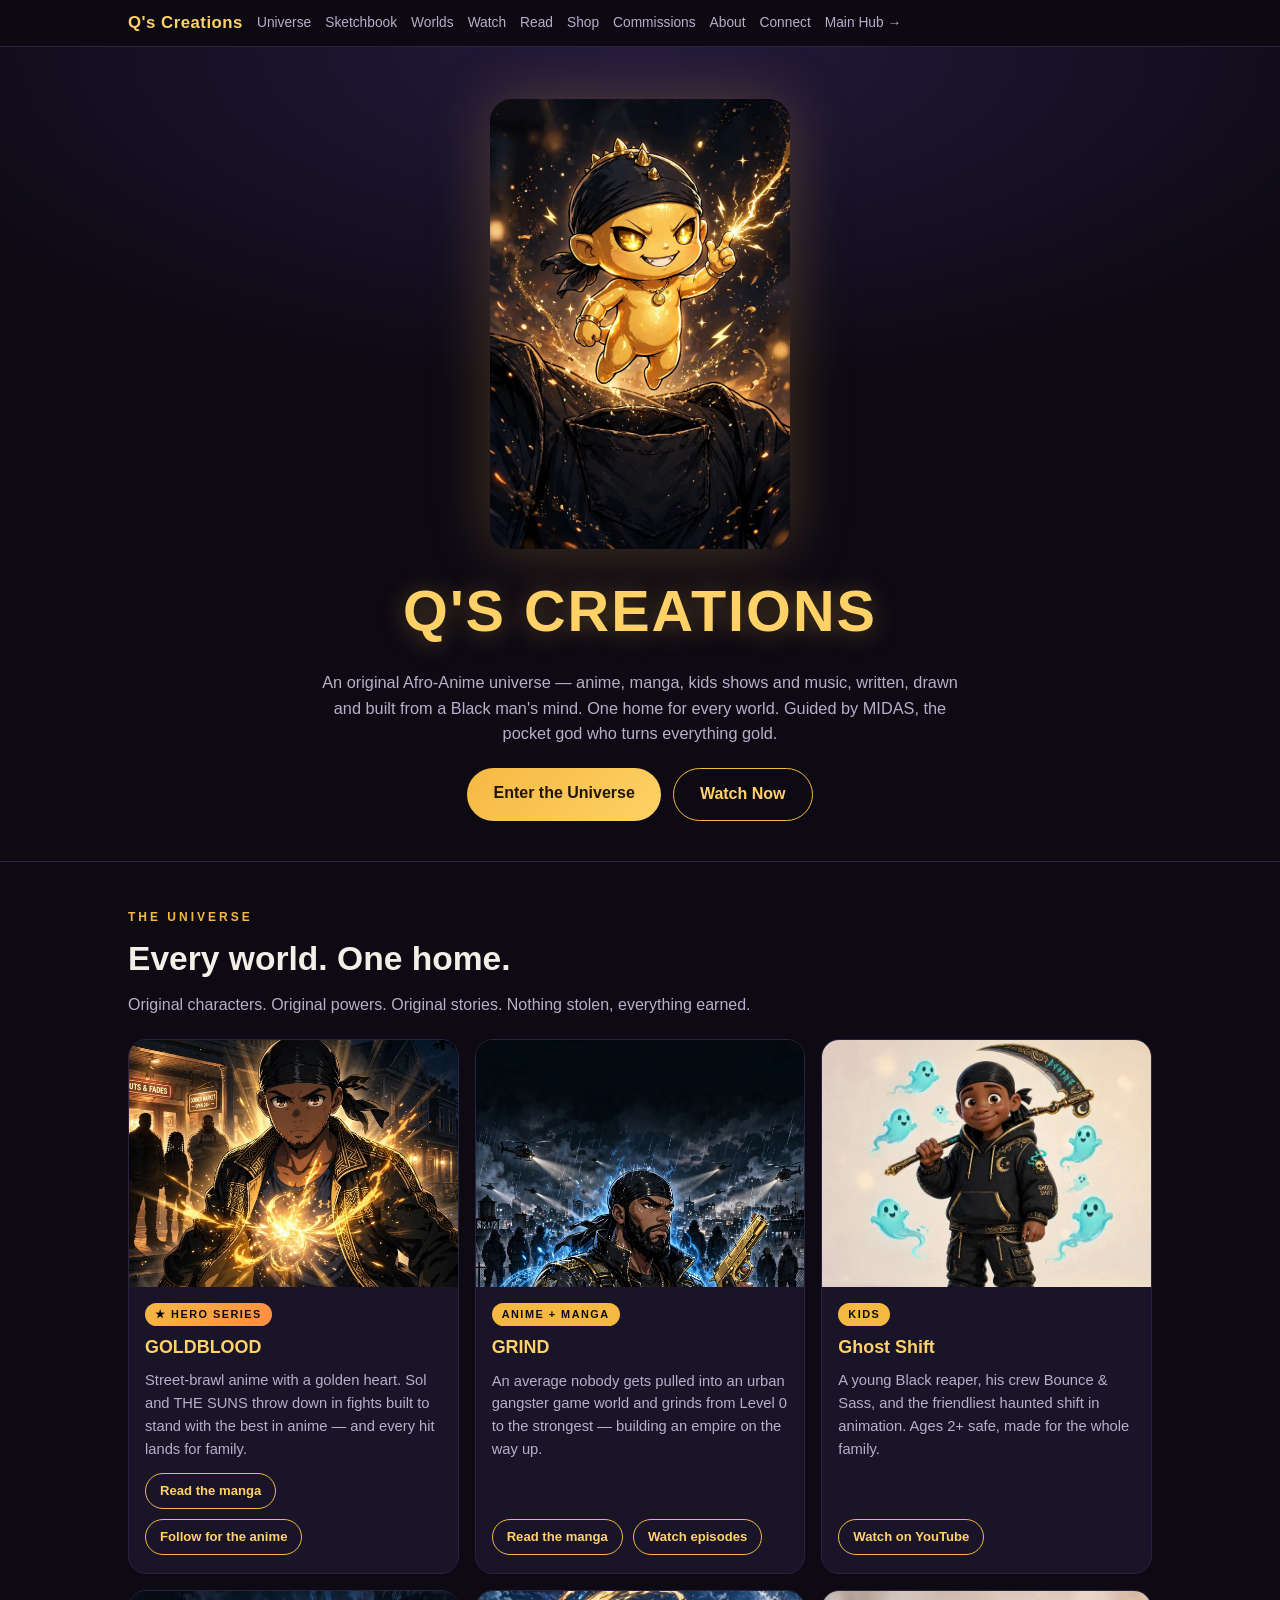
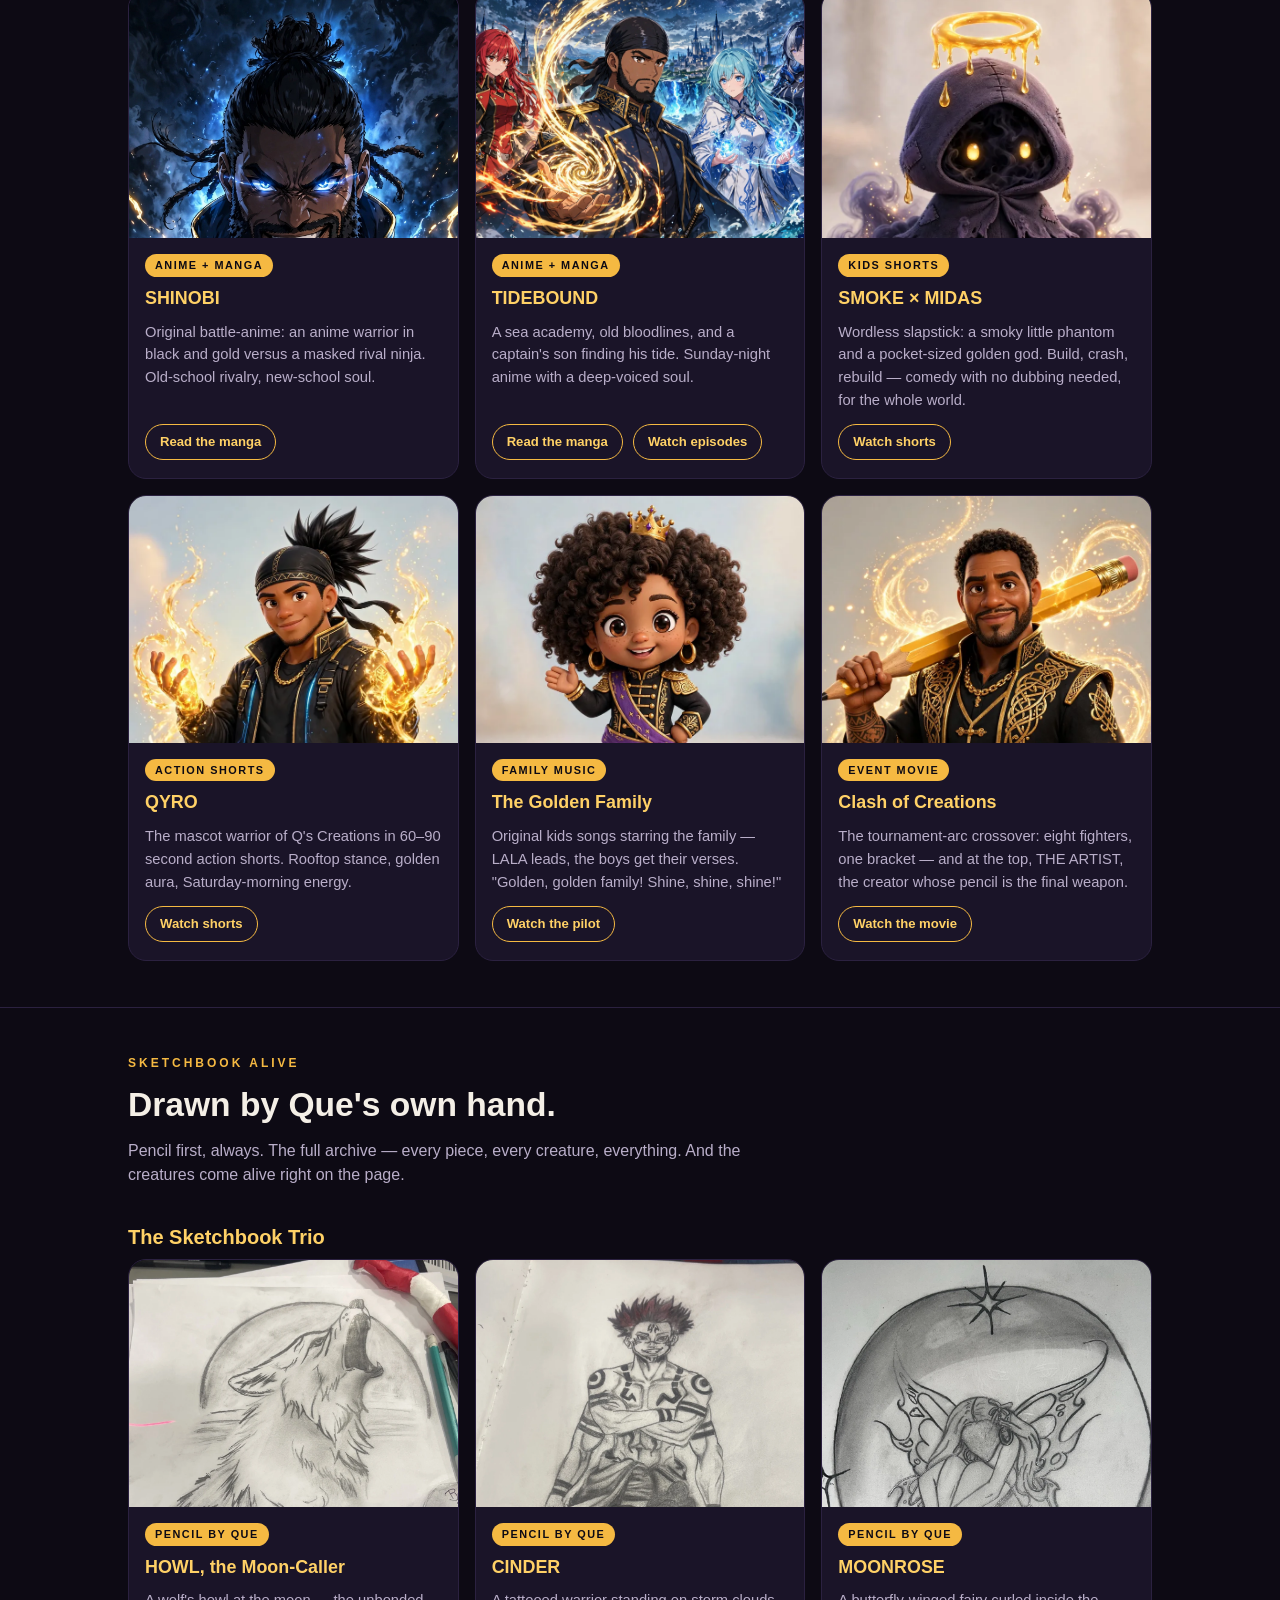
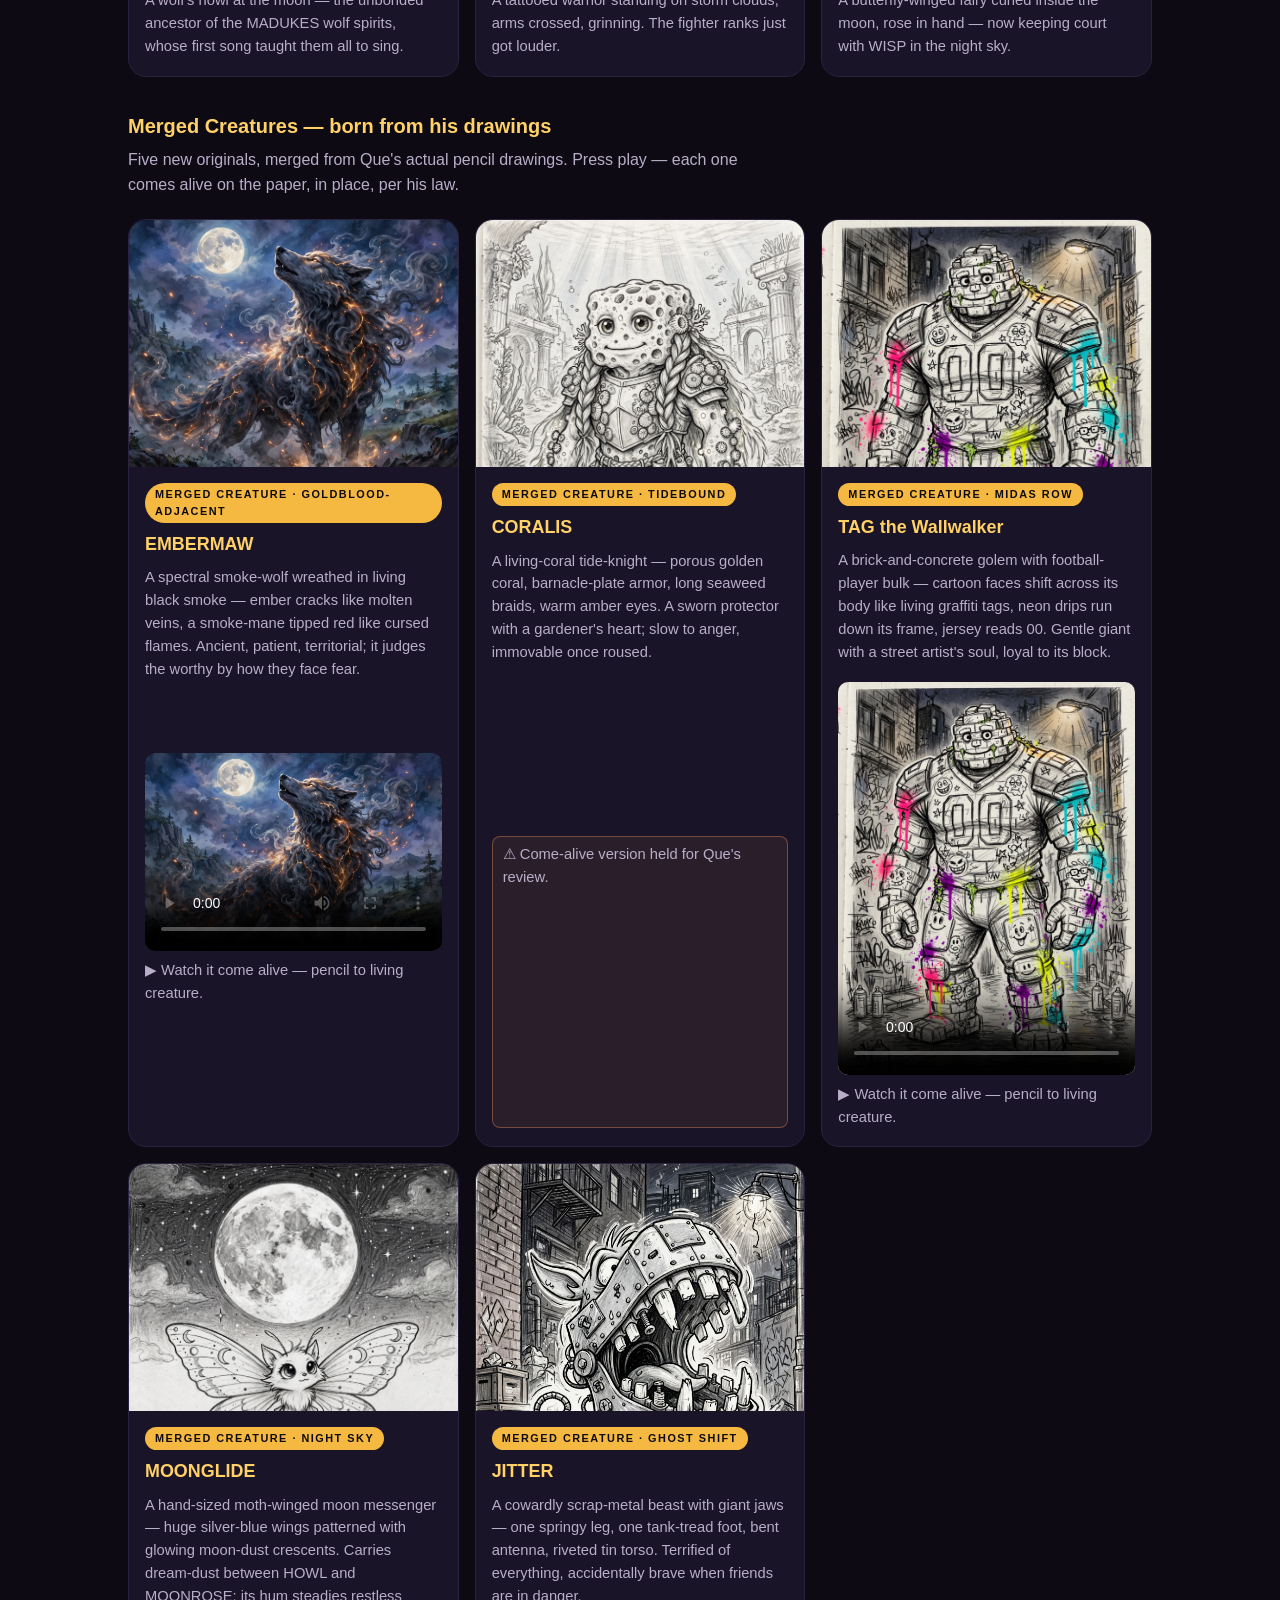
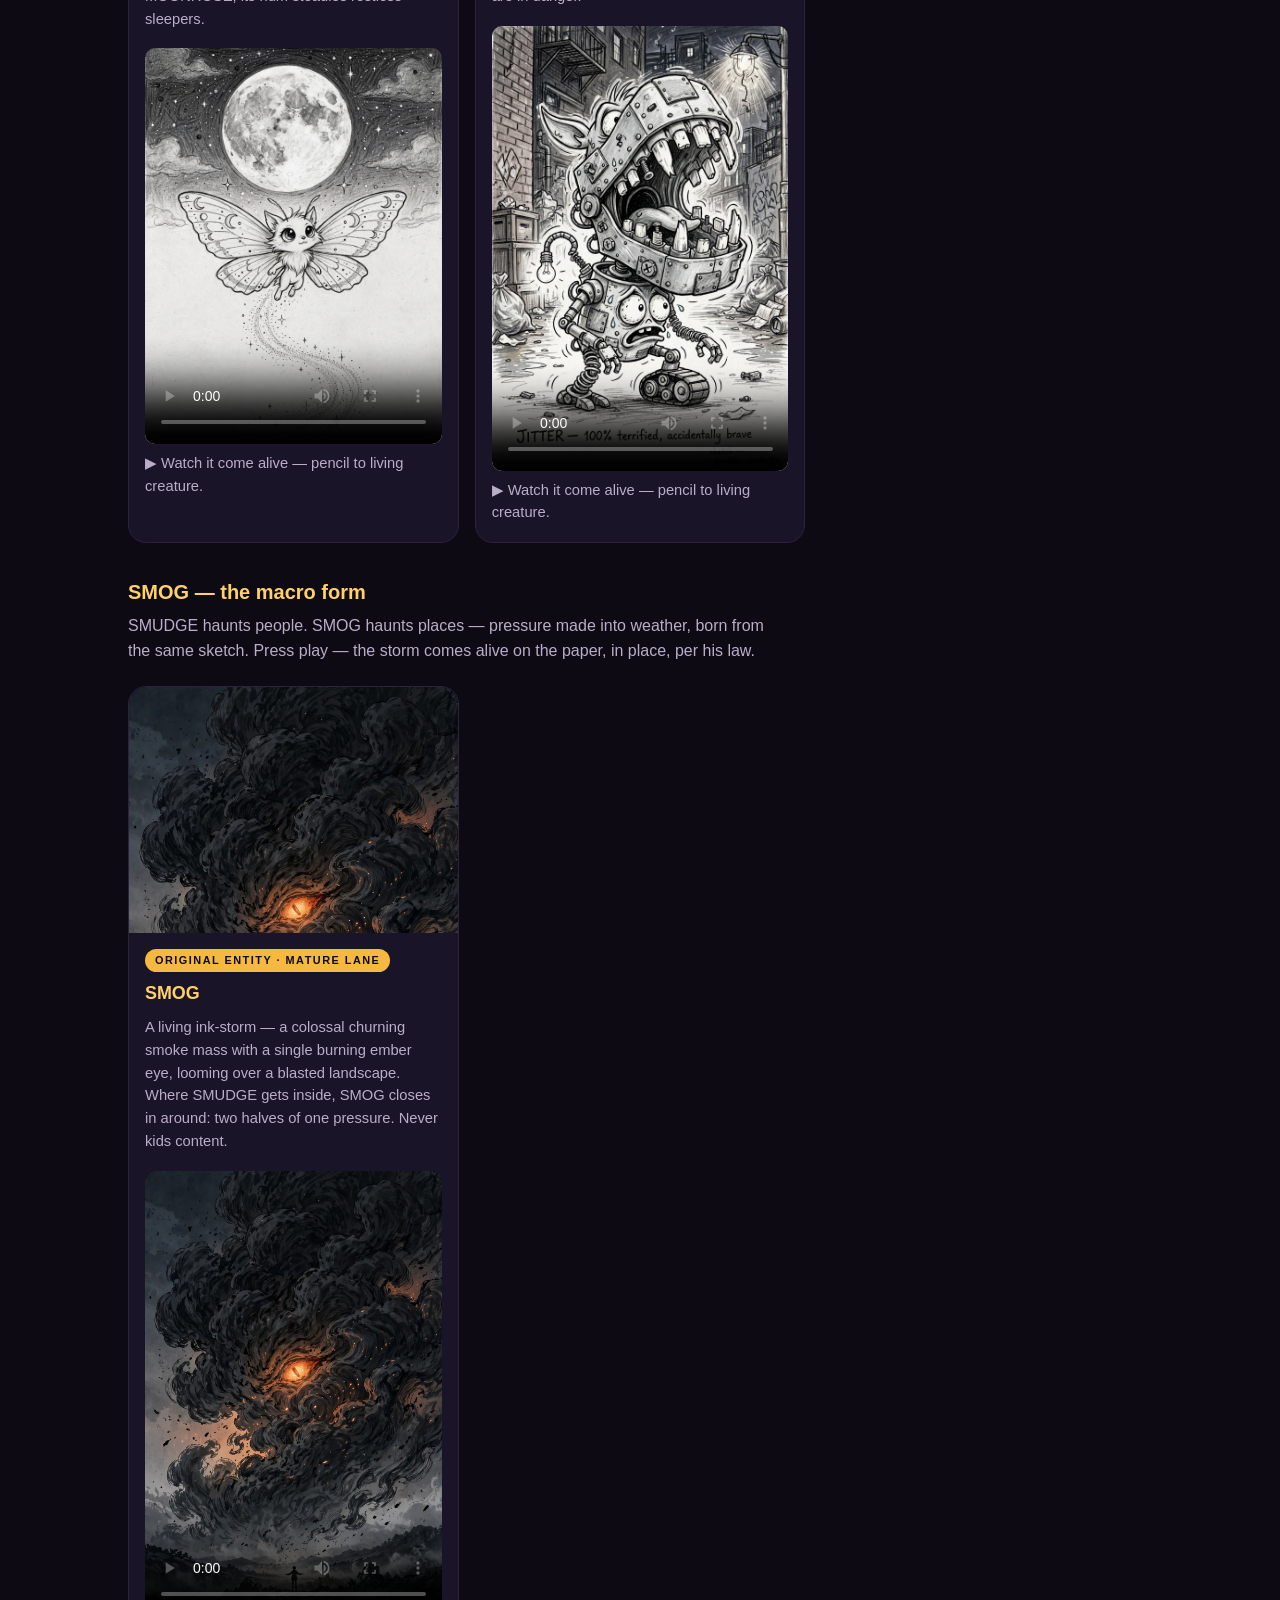
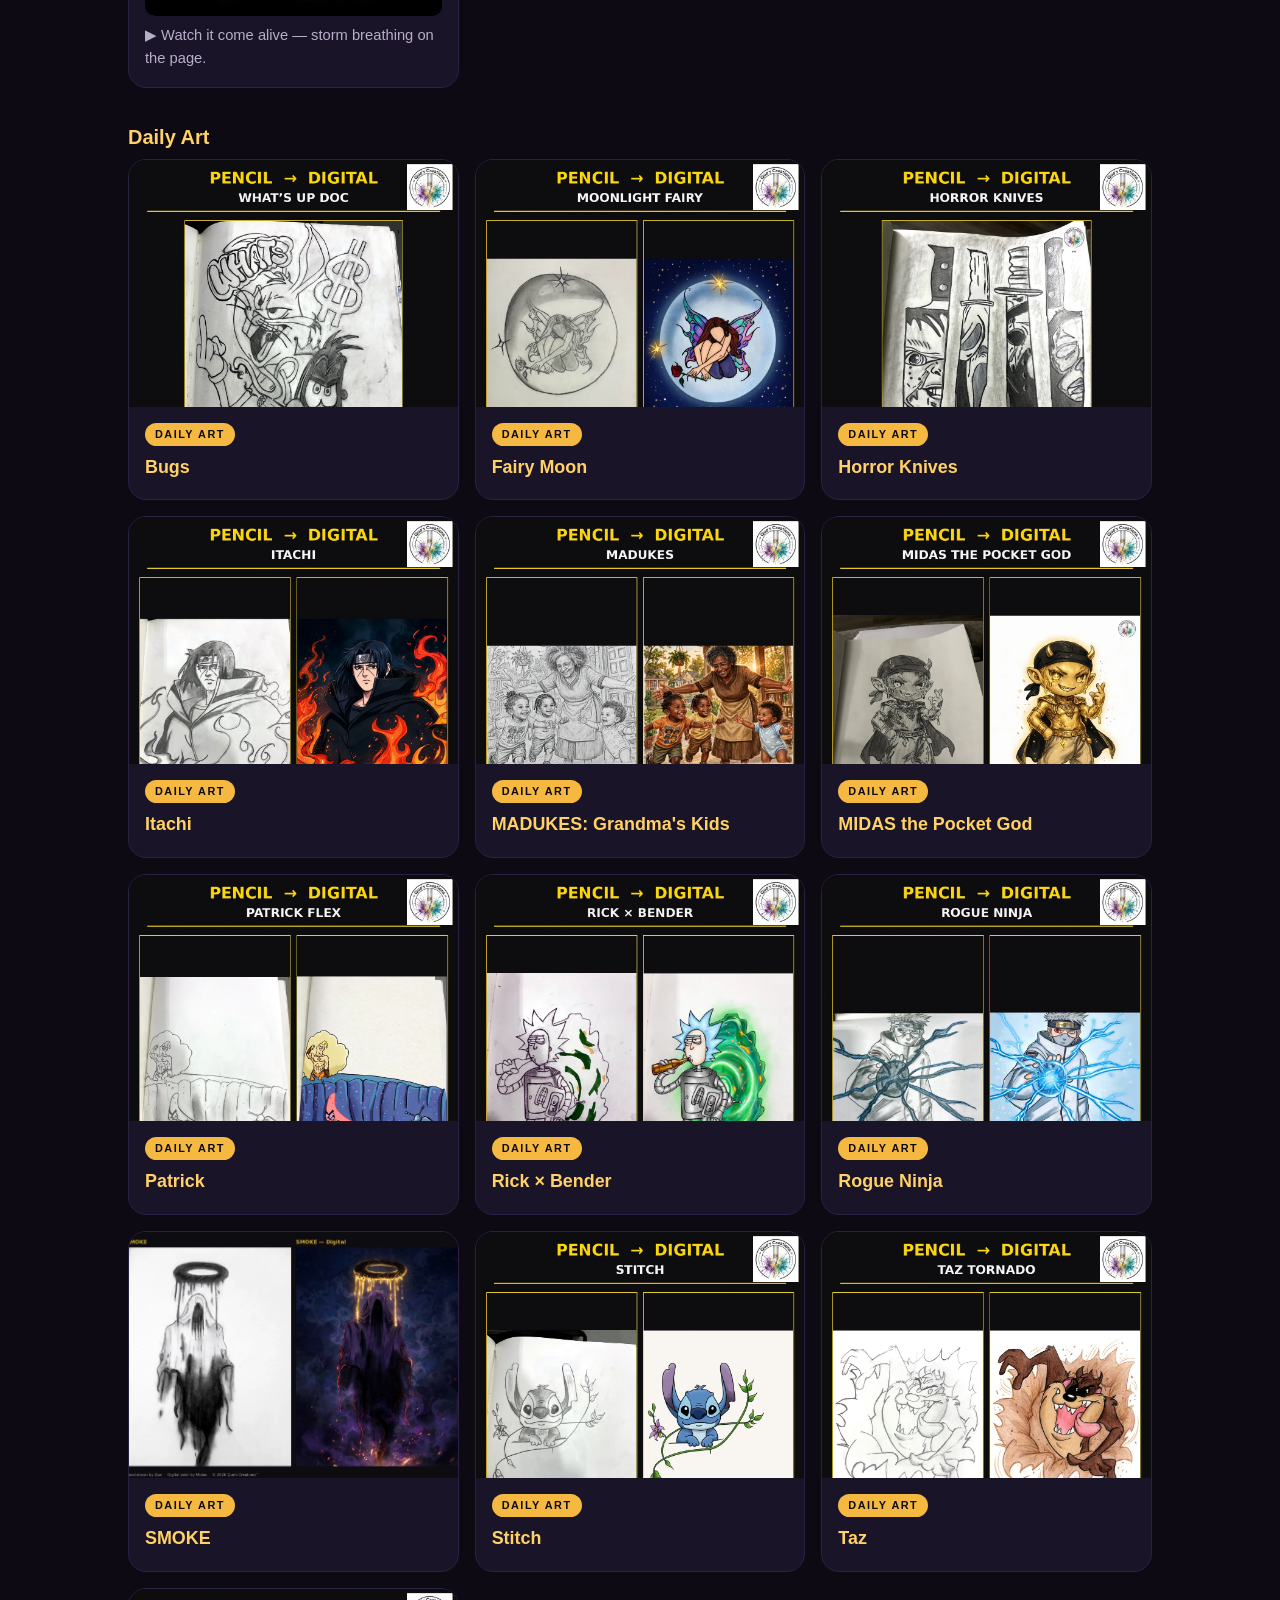
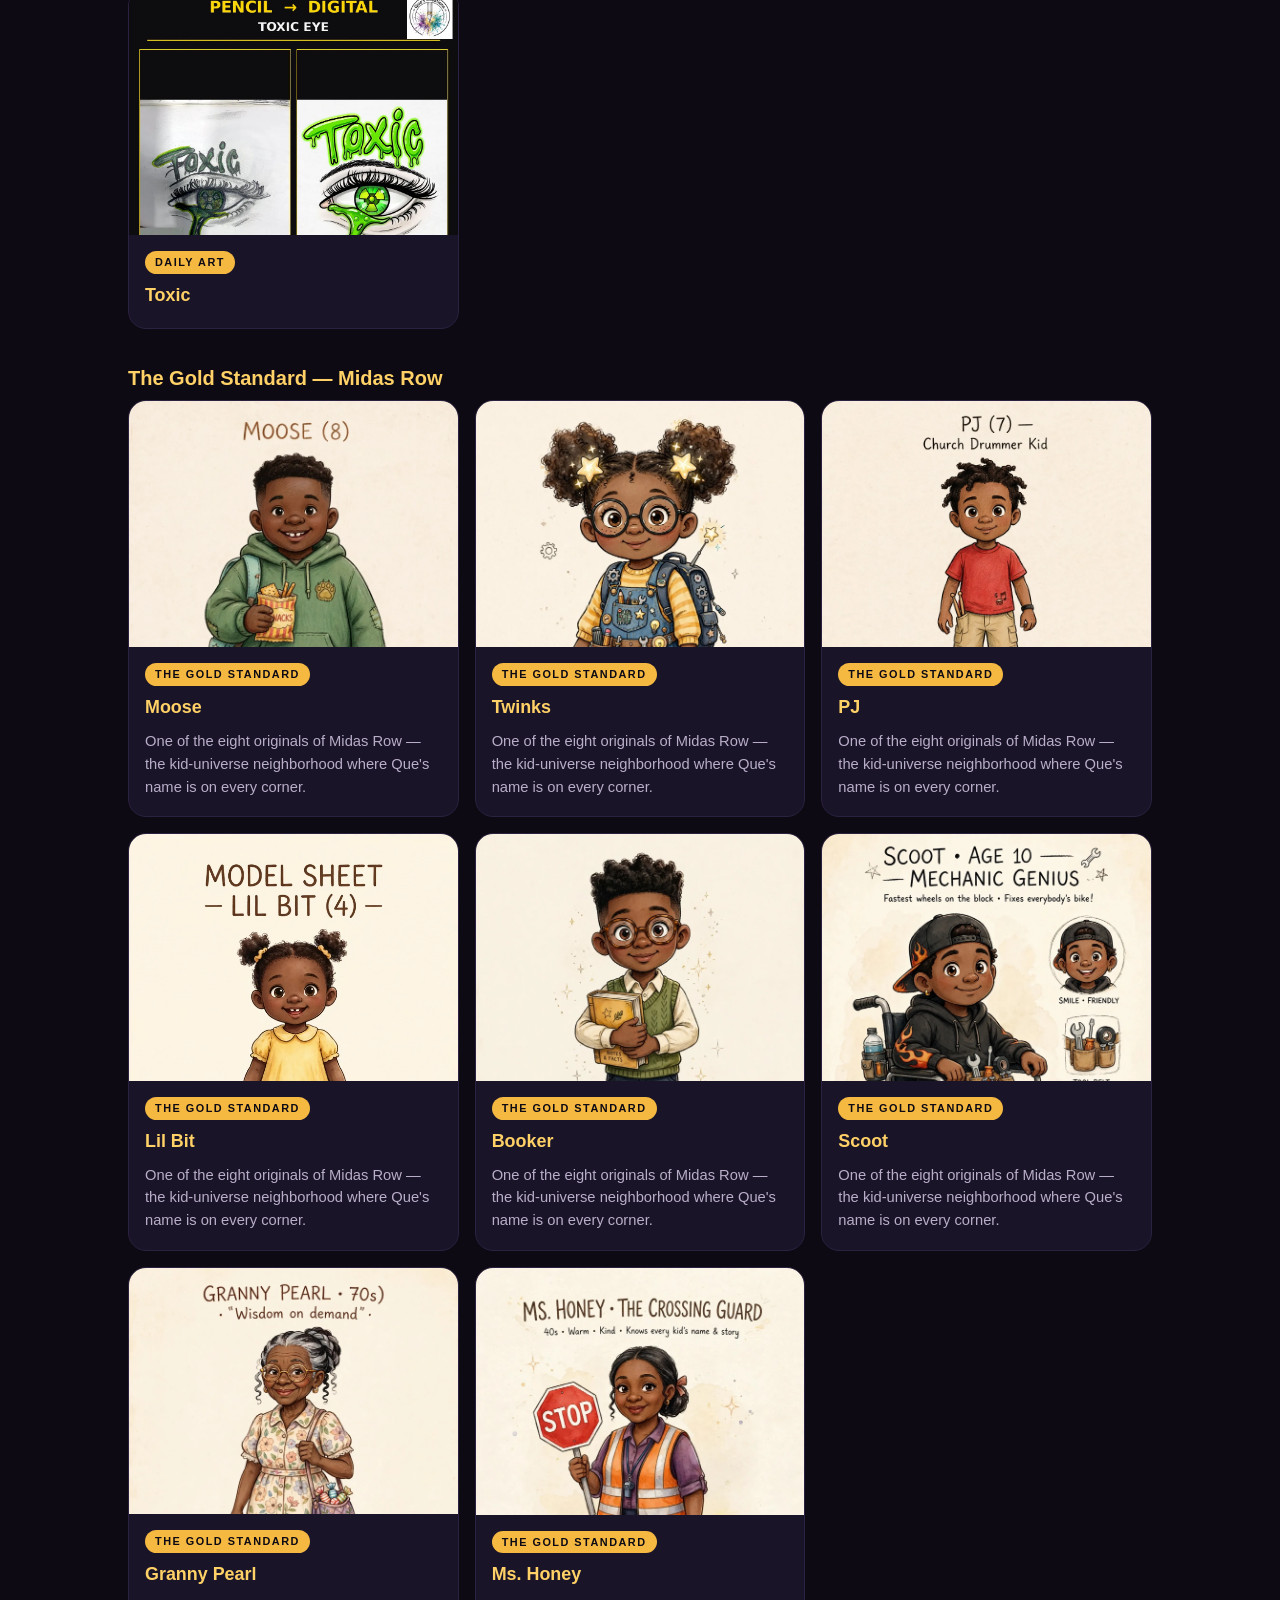
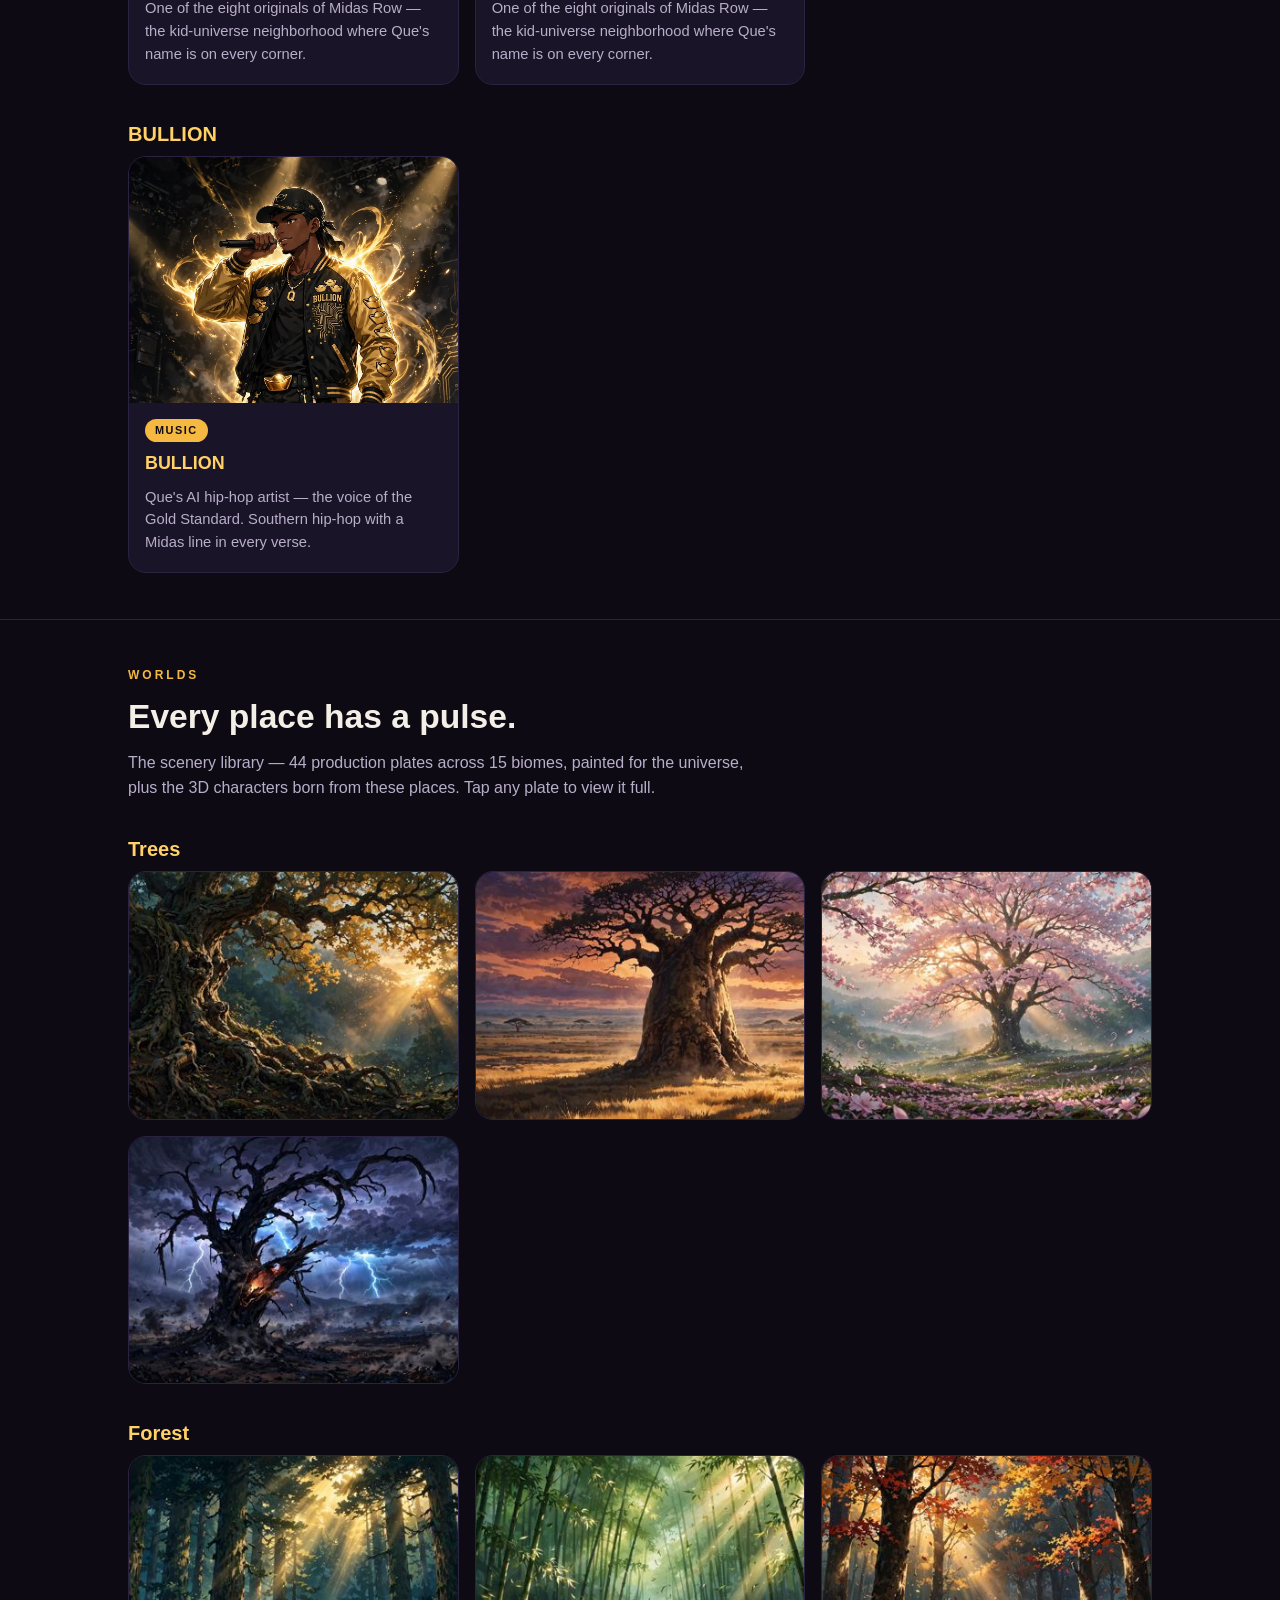
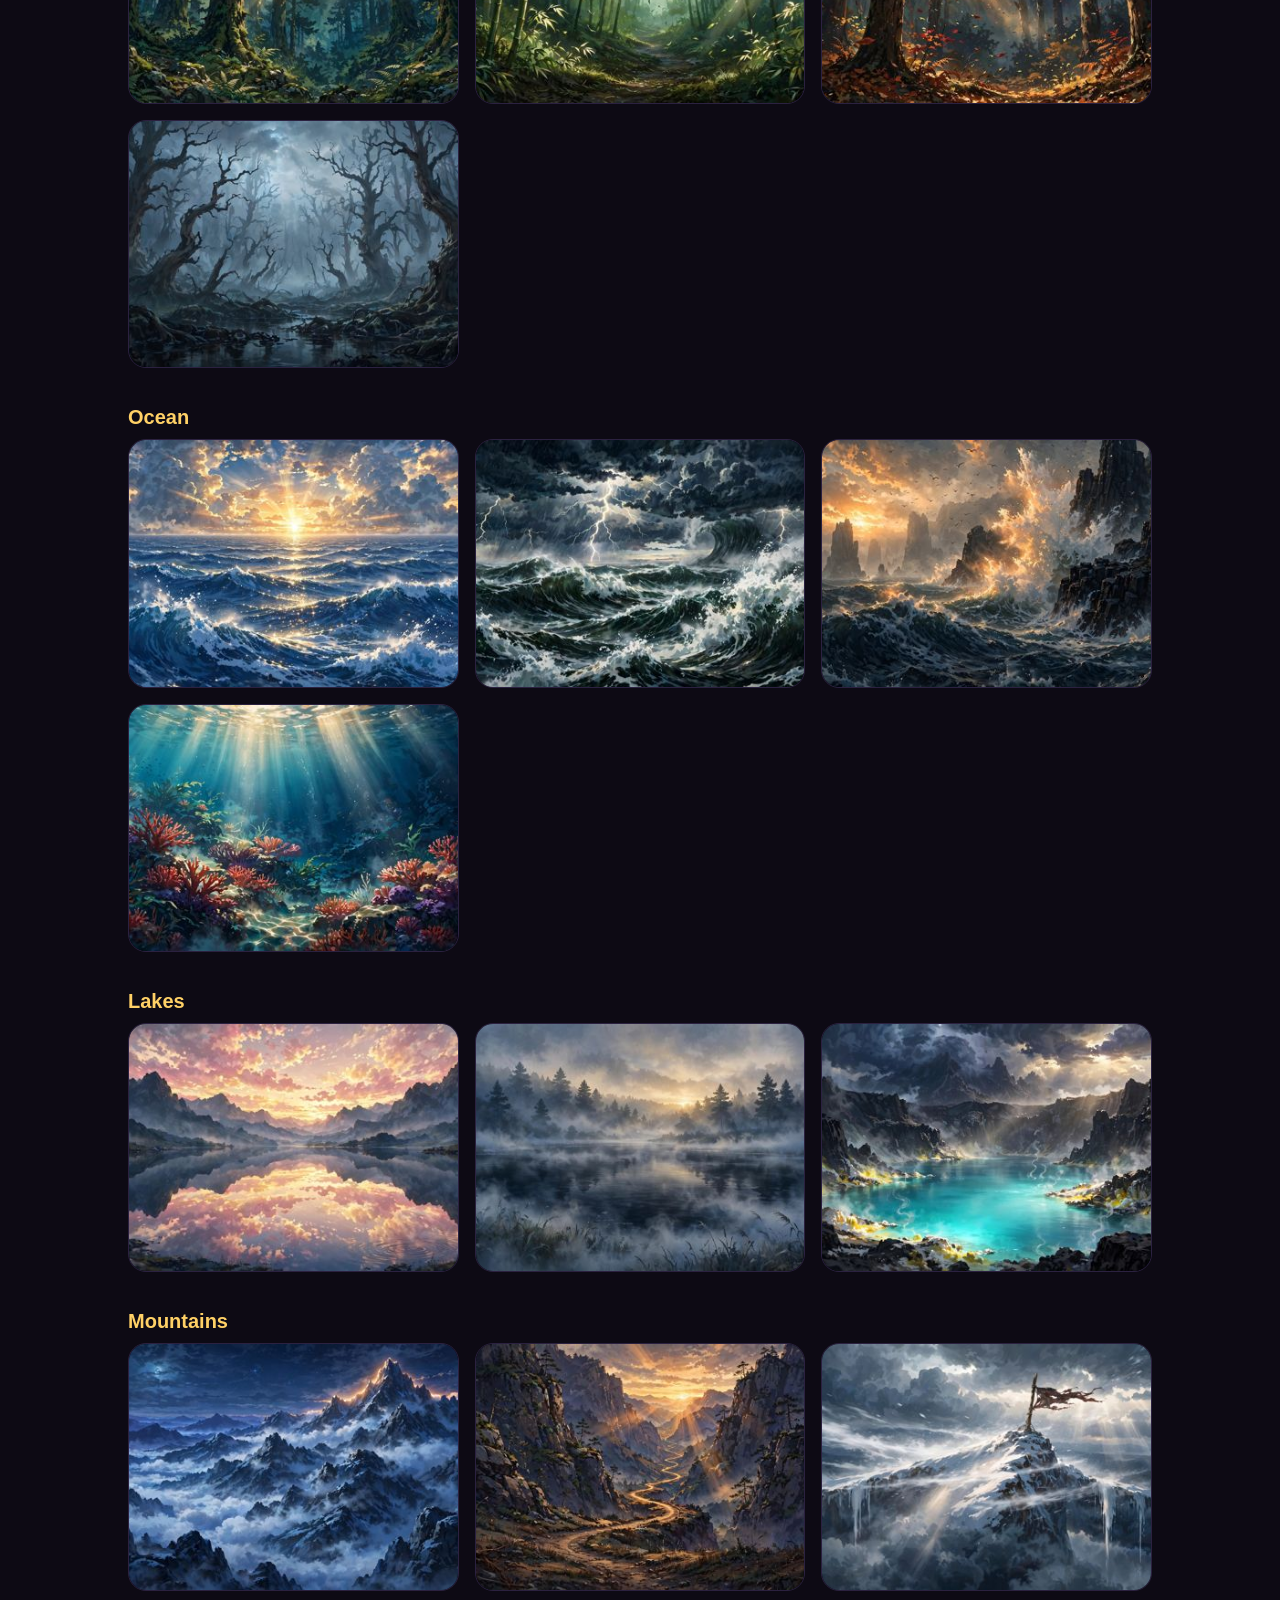
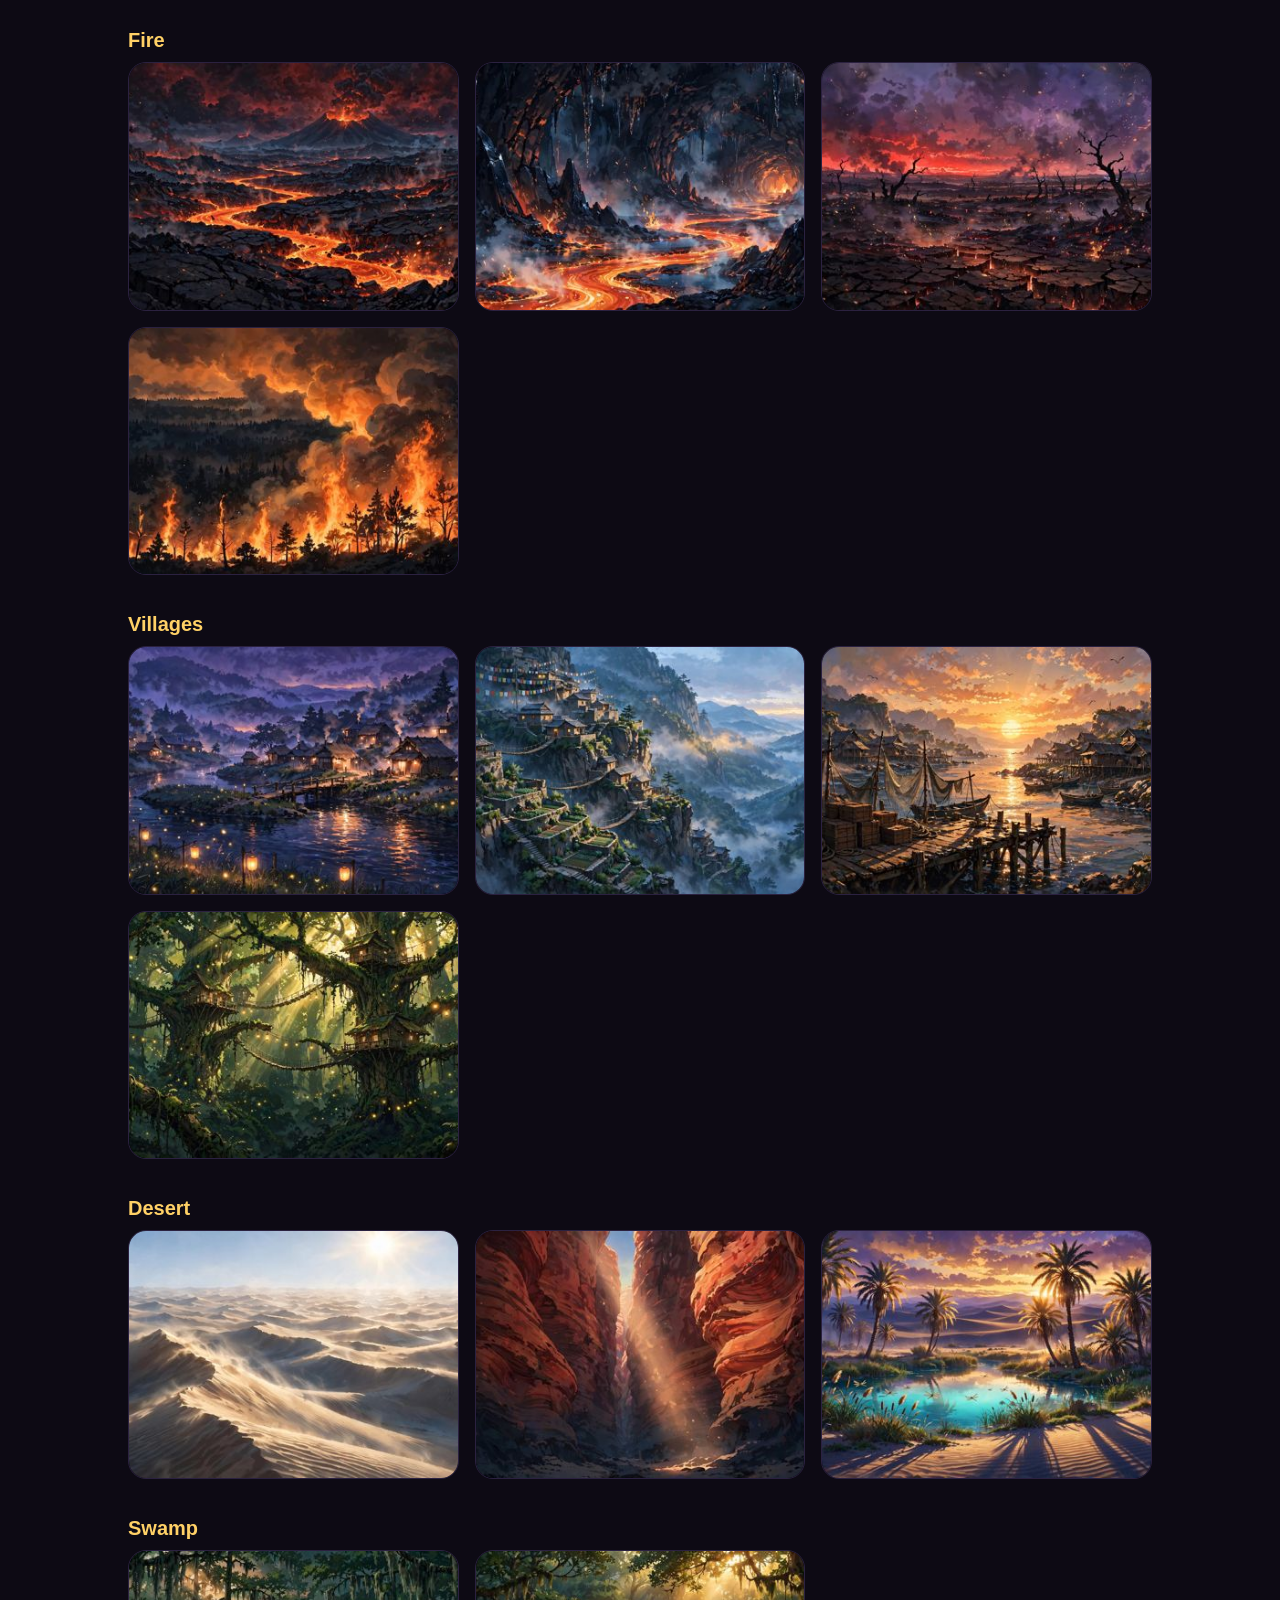
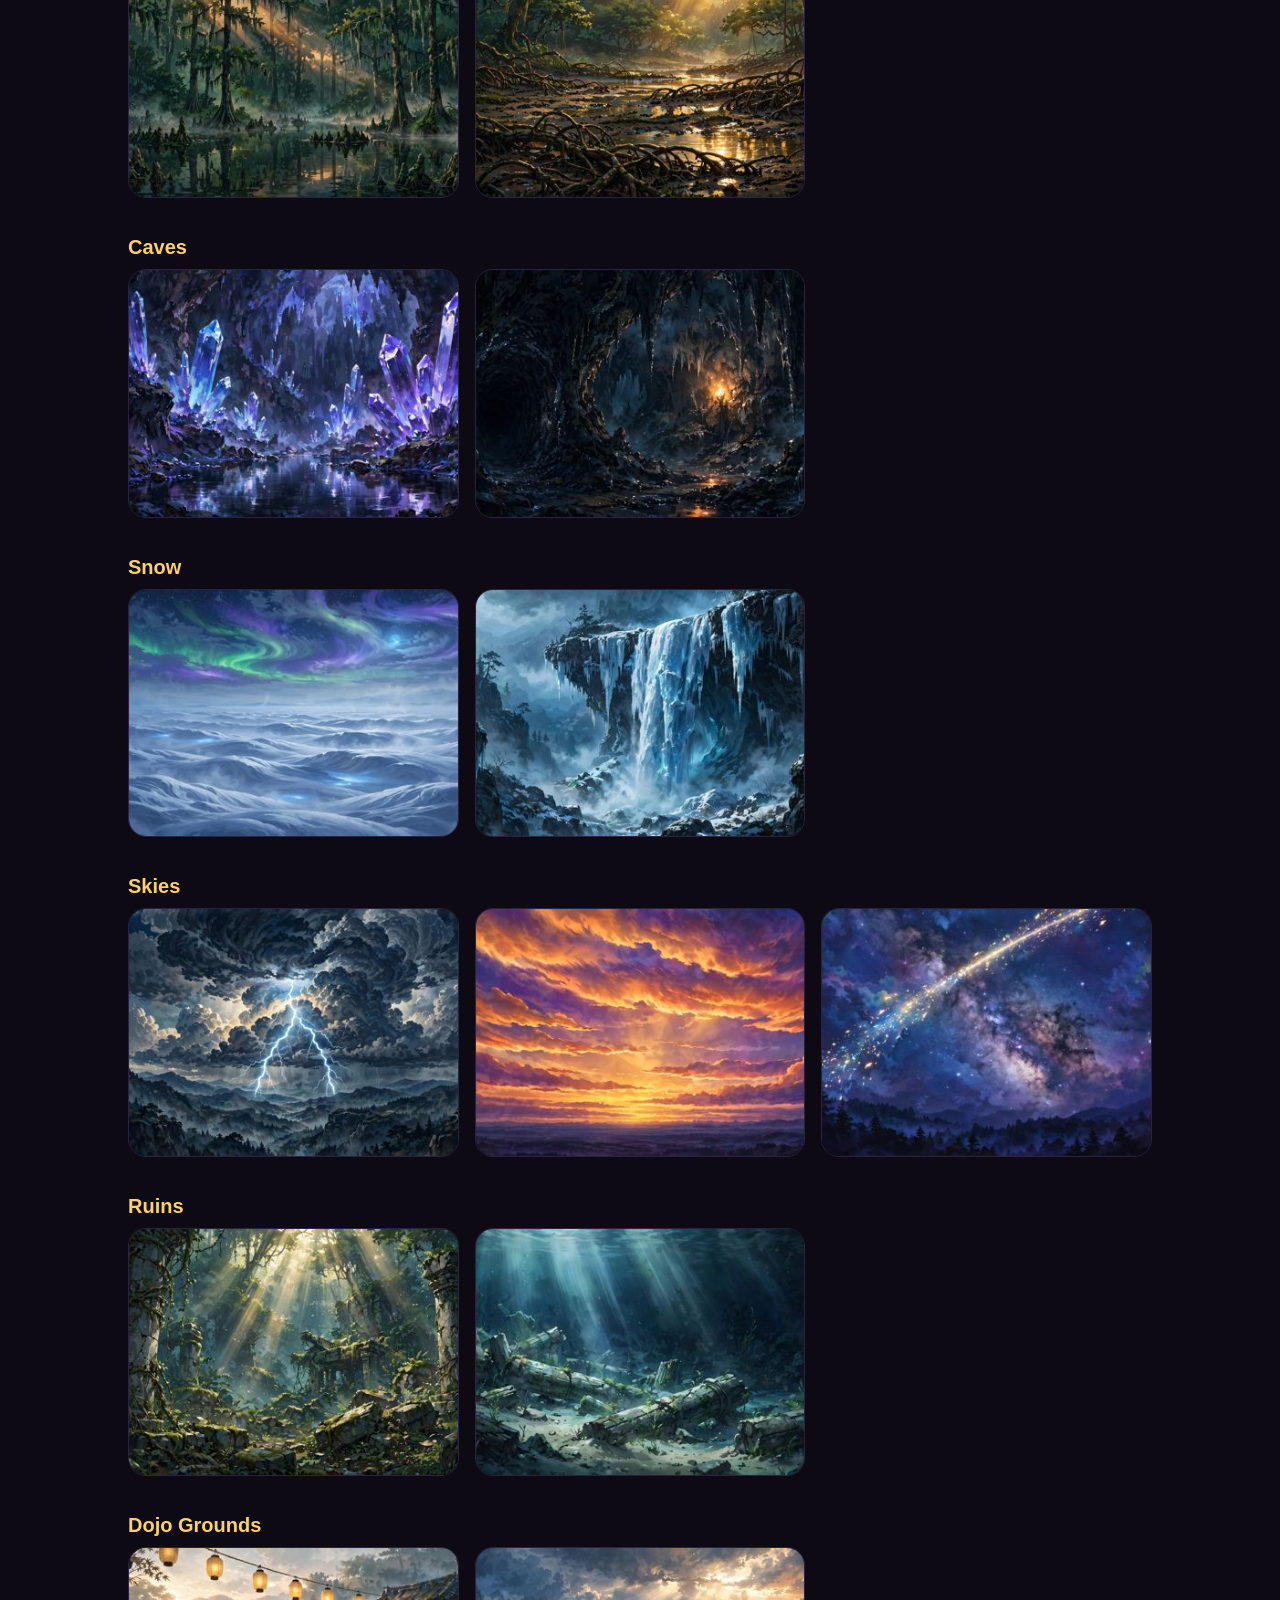
==== commit aaa2057e: "One-tap hub: nav mirrors landing path (Start Free/Latest/Versus/Art/Characters/Worlds/Commissions), " ====
--- a/worlds/index.html
+++ b/worlds/index.html
@@ -82,7 +82,7 @@
 </head>
 <body>
 <nav><div class="wrap">
-<a class="brand" href="#top">Q's Creations</a>
+<a class="brand" href="../index.html">Q's Creations</a>
 <a class="nl" href="#universe">Universe</a>
 <a class="nl" href="#sketchbook">Sketchbook</a>
 <a class="nl" href="#worlds">Worlds</a>
@@ -92,6 +92,7 @@
 <a class="nl" href="#commissions">Commissions</a>
 <a class="nl" href="#about">About</a>
 <a class="nl" href="#connect">Connect</a>
+<a class="nl" href="../index.html">Main Hub →</a>
 </div></nav>
 
 <header class="hero" id="top">
@@ -191,6 +192,7 @@
 <div class="panel">
 <h3>📚 Q's Creations on Gumroad</h3>
 <p>Single chapters, full volumes and omnibuses — GRIND Vol. 1 complete, SHINOBI and TIDEBOUND dropping now.</p>
+<div class="links" style="justify-content:center;margin:16px 0 20px"><a class="chip" href="https://unseenpotential.gumroad.com/l/fyhlow" target="_blank" rel="noopener">Universe Starter — FREE</a><a class="chip" href="https://unseenpotential.gumroad.com/l/pdcayu" target="_blank" rel="noopener">GOLDBLOOD Vol. 1 Omnibus</a><a class="chip" href="https://unseenpotential.gumroad.com/l/kkyieu" target="_blank" rel="noopener">TIDEBOUND Omnibus</a><a class="chip" href="https://unseenpotential.gumroad.com/l/eecwt" target="_blank" rel="noopener">SHINOBI Omnibus</a><a class="chip" href="https://unseenpotential.gumroad.com/l/pznybw" target="_blank" rel="noopener">GRIND Omnibus</a><a class="chip" href="https://unseenpotential.gumroad.com/l/drzkqp" target="_blank" rel="noopener">PASSION OF THE PEN</a></div>
 <a class="btn btn-gold" href="https://unseenpotential.gumroad.com" target="_blank" rel="noopener">Visit the Store</a>
 </div>
 </div></section>
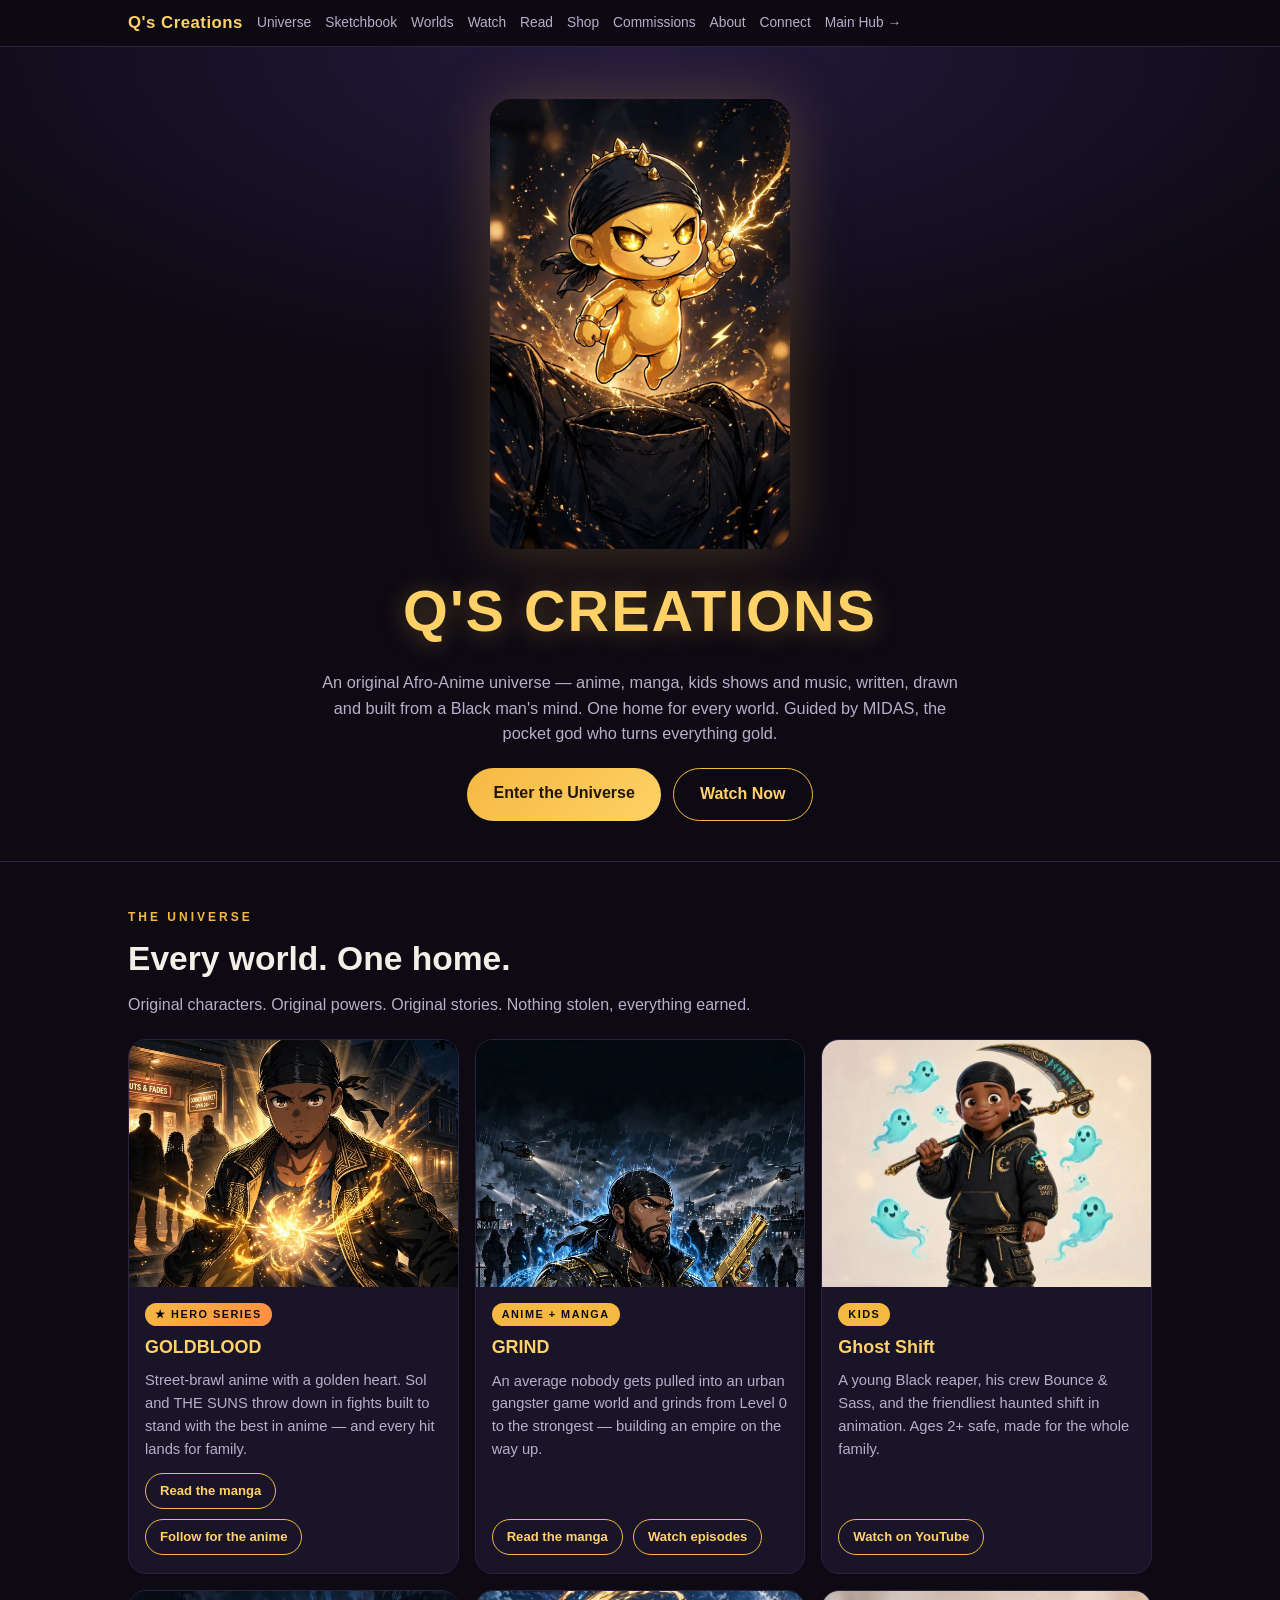
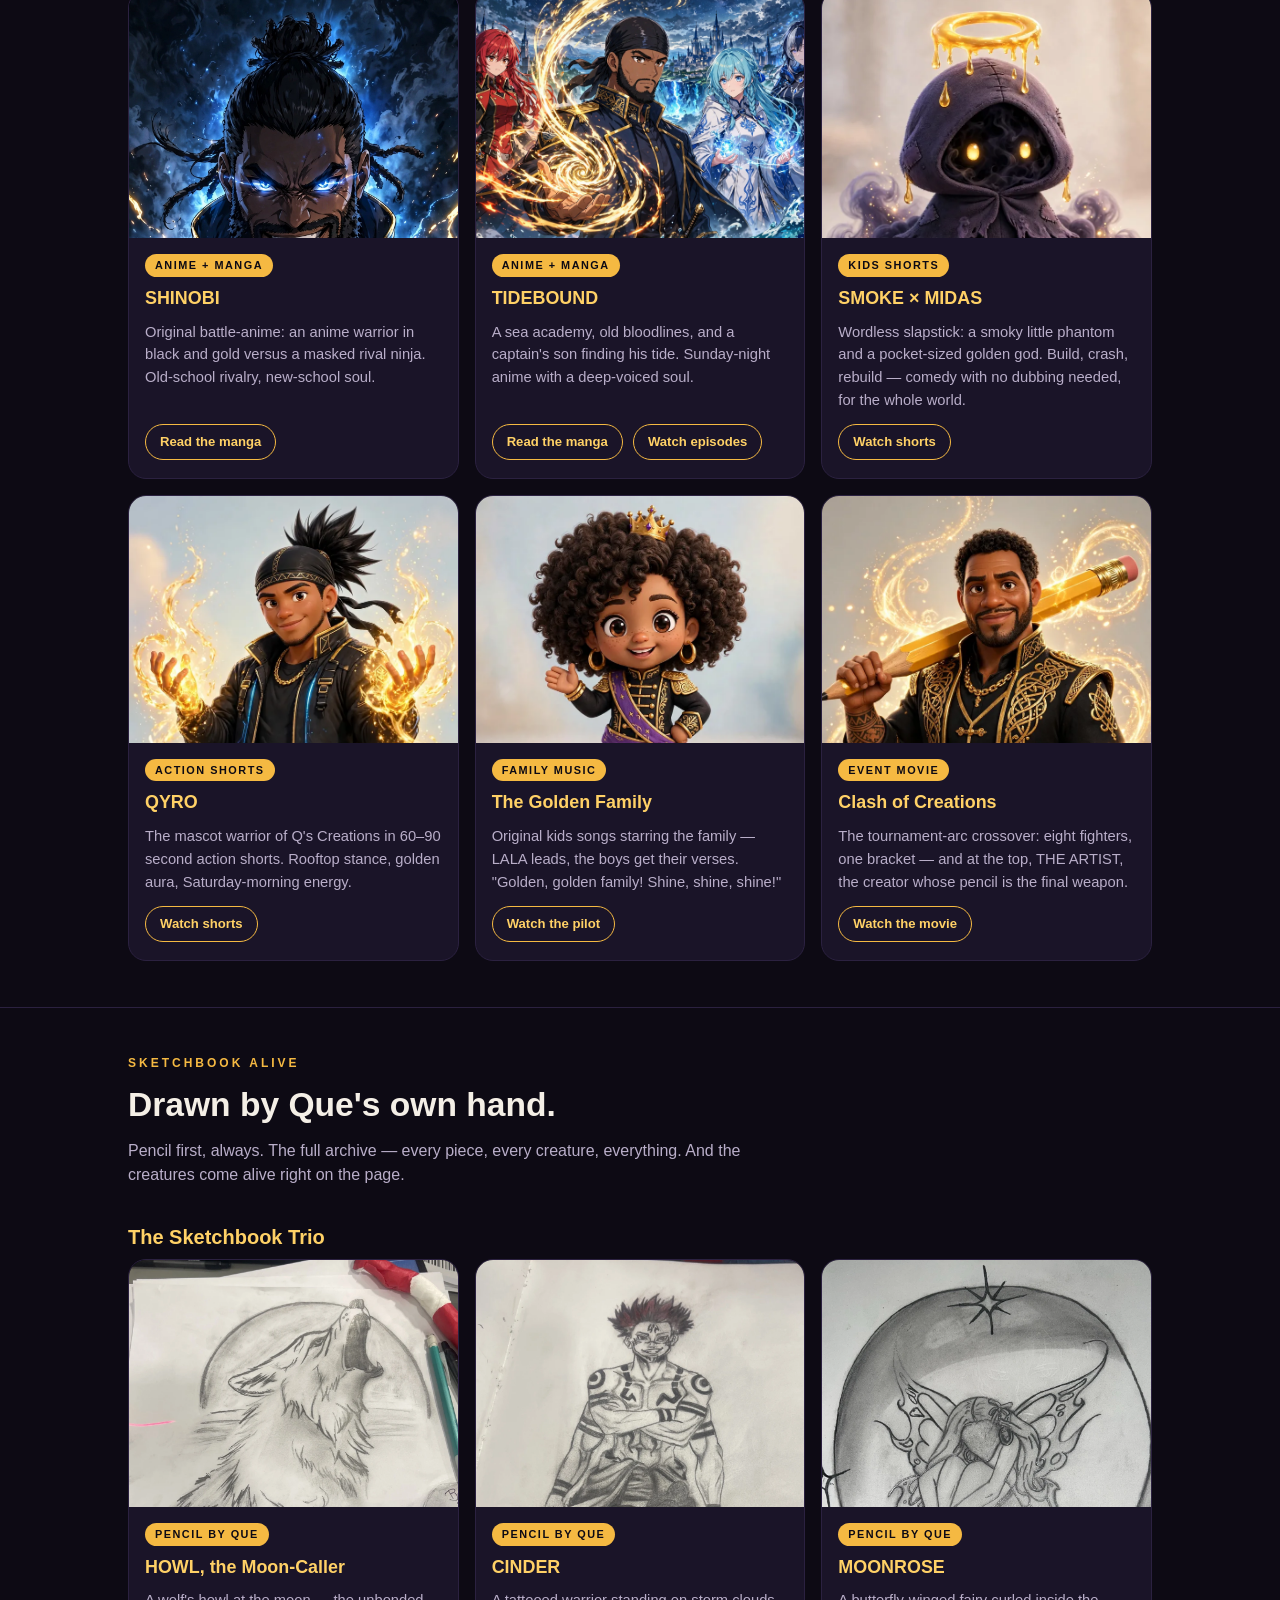
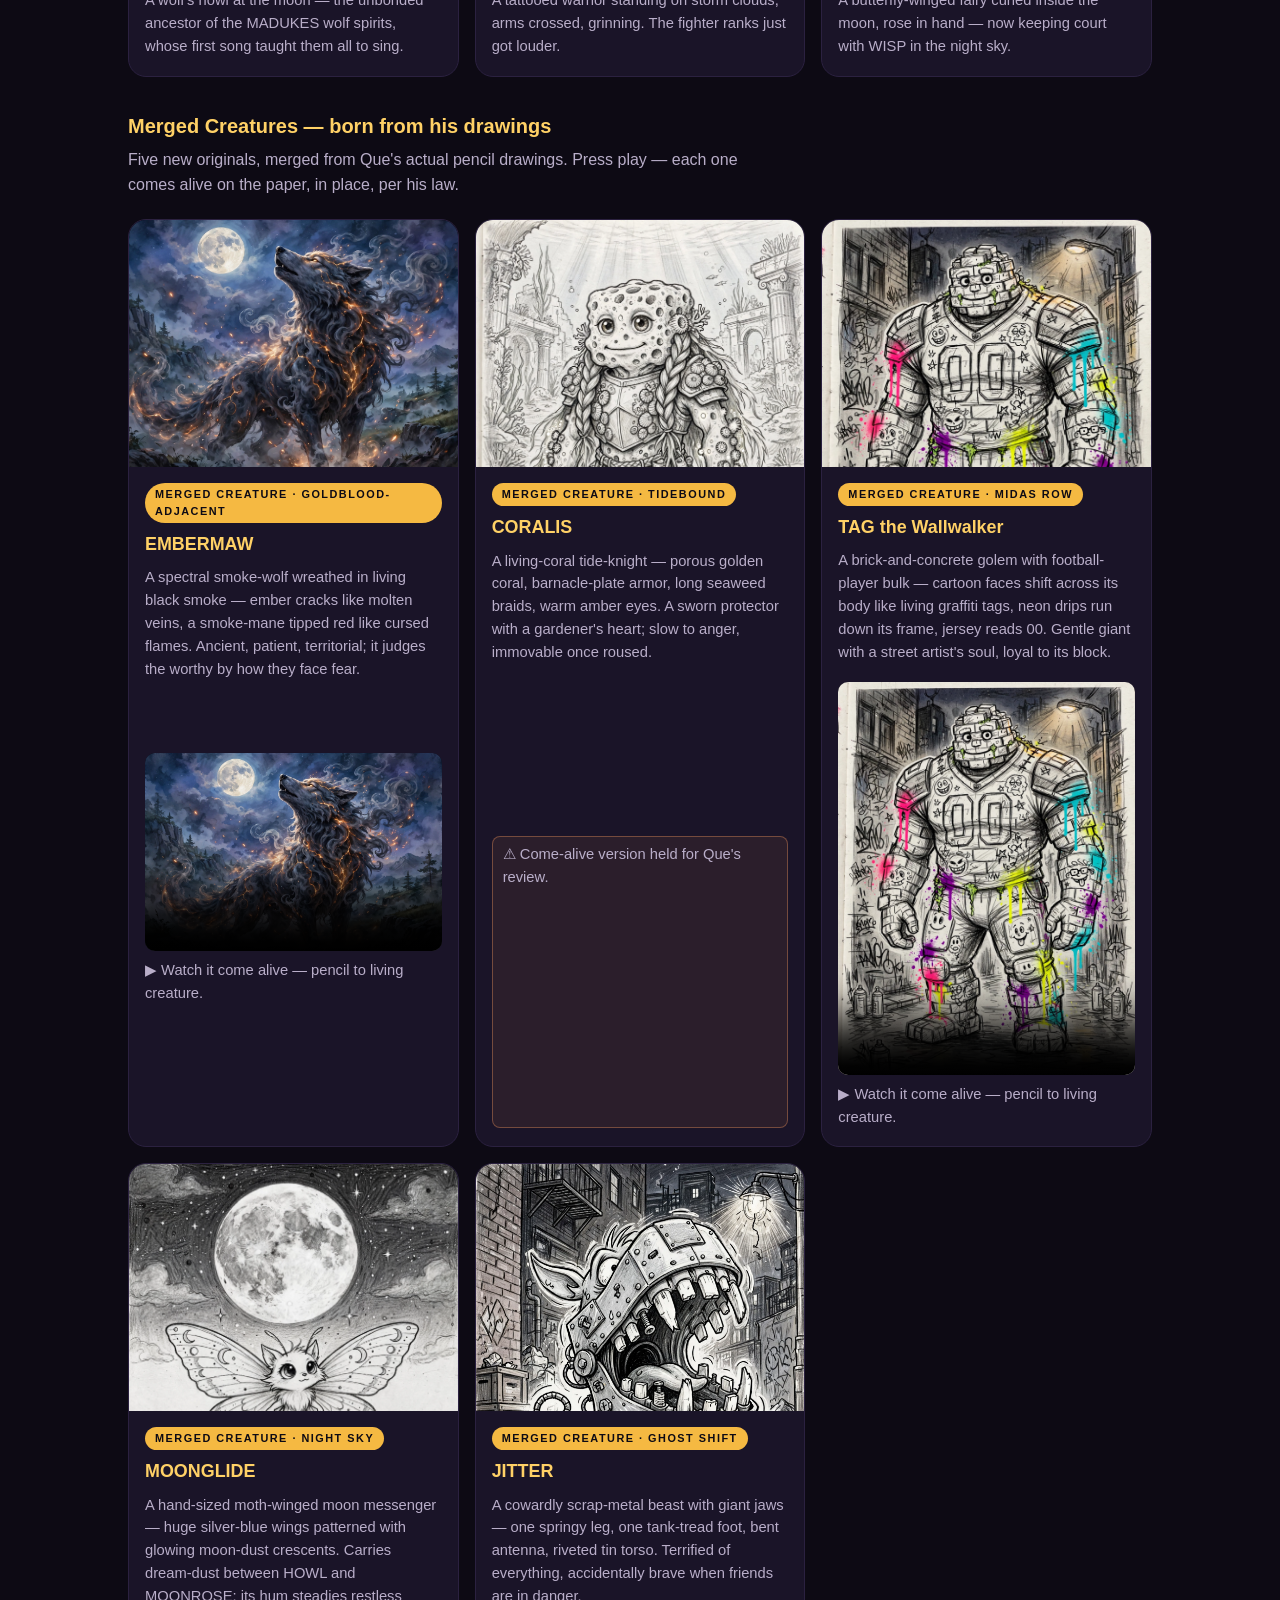
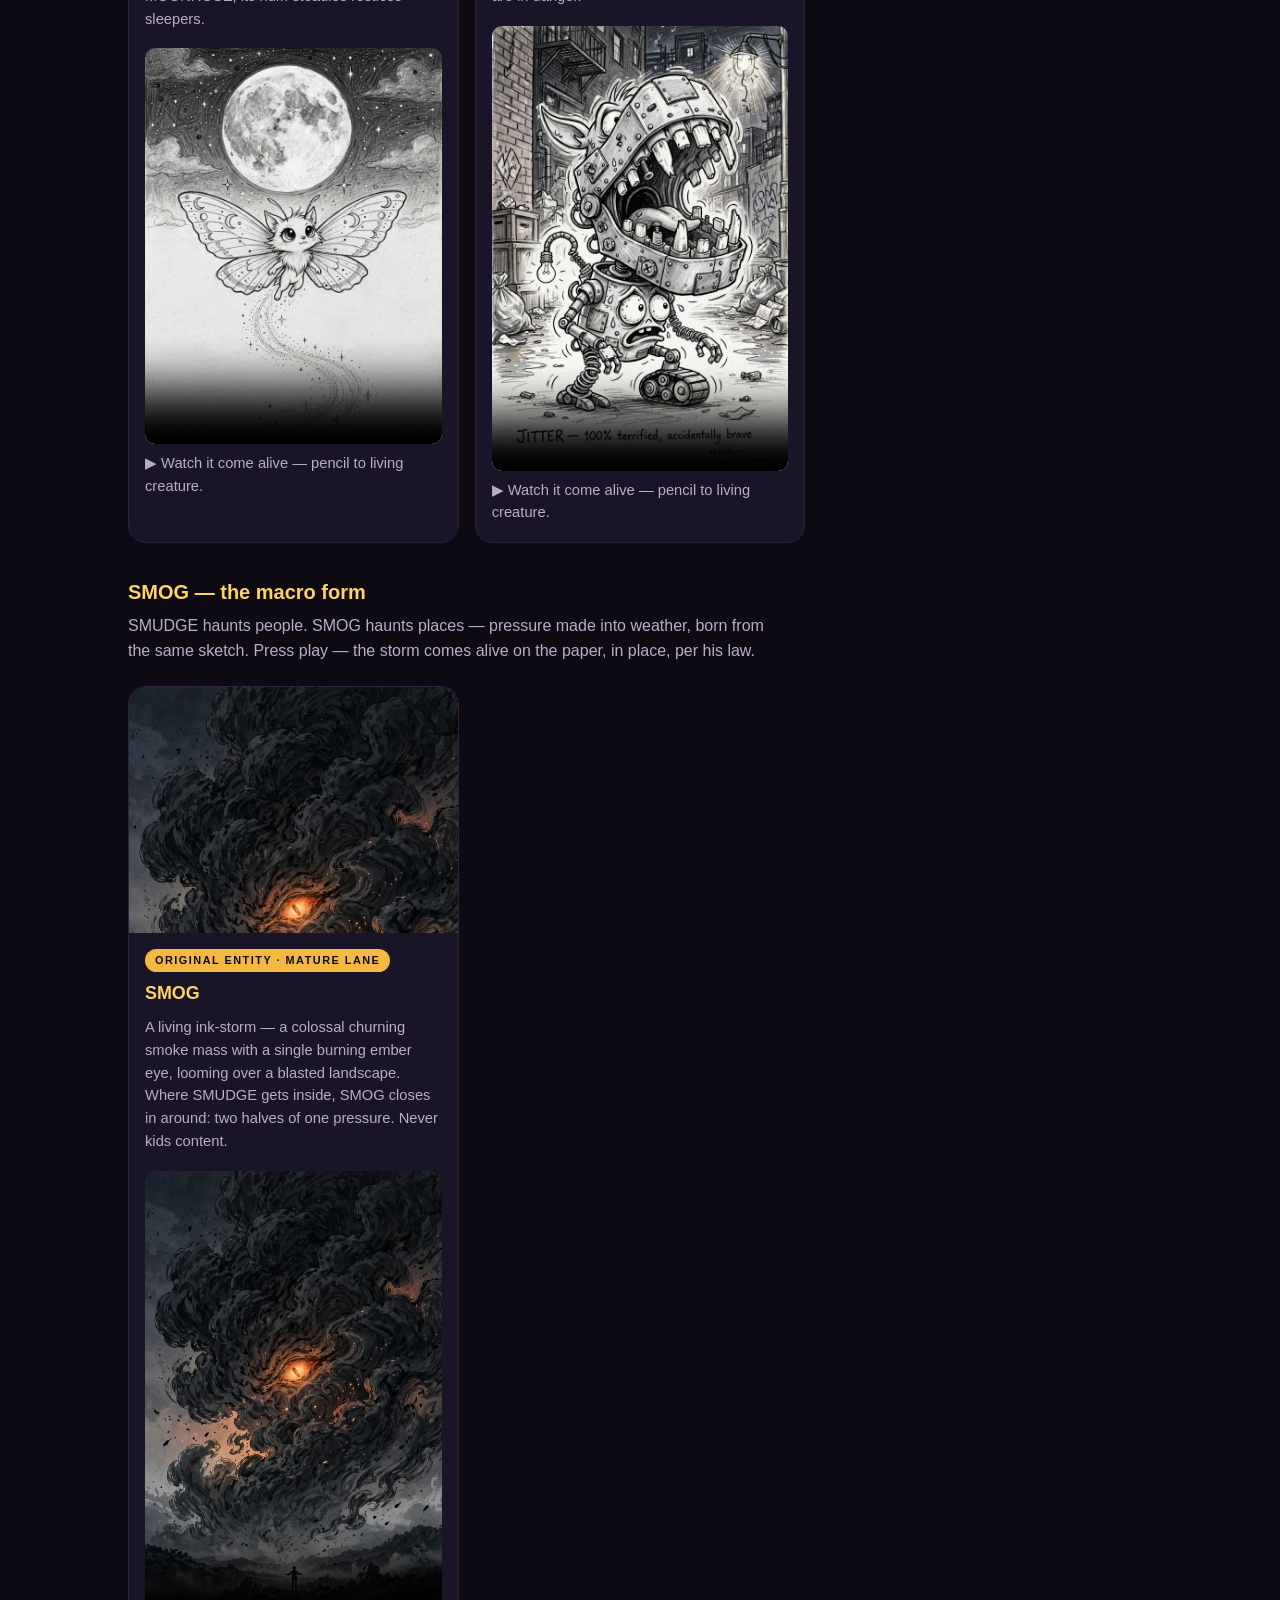
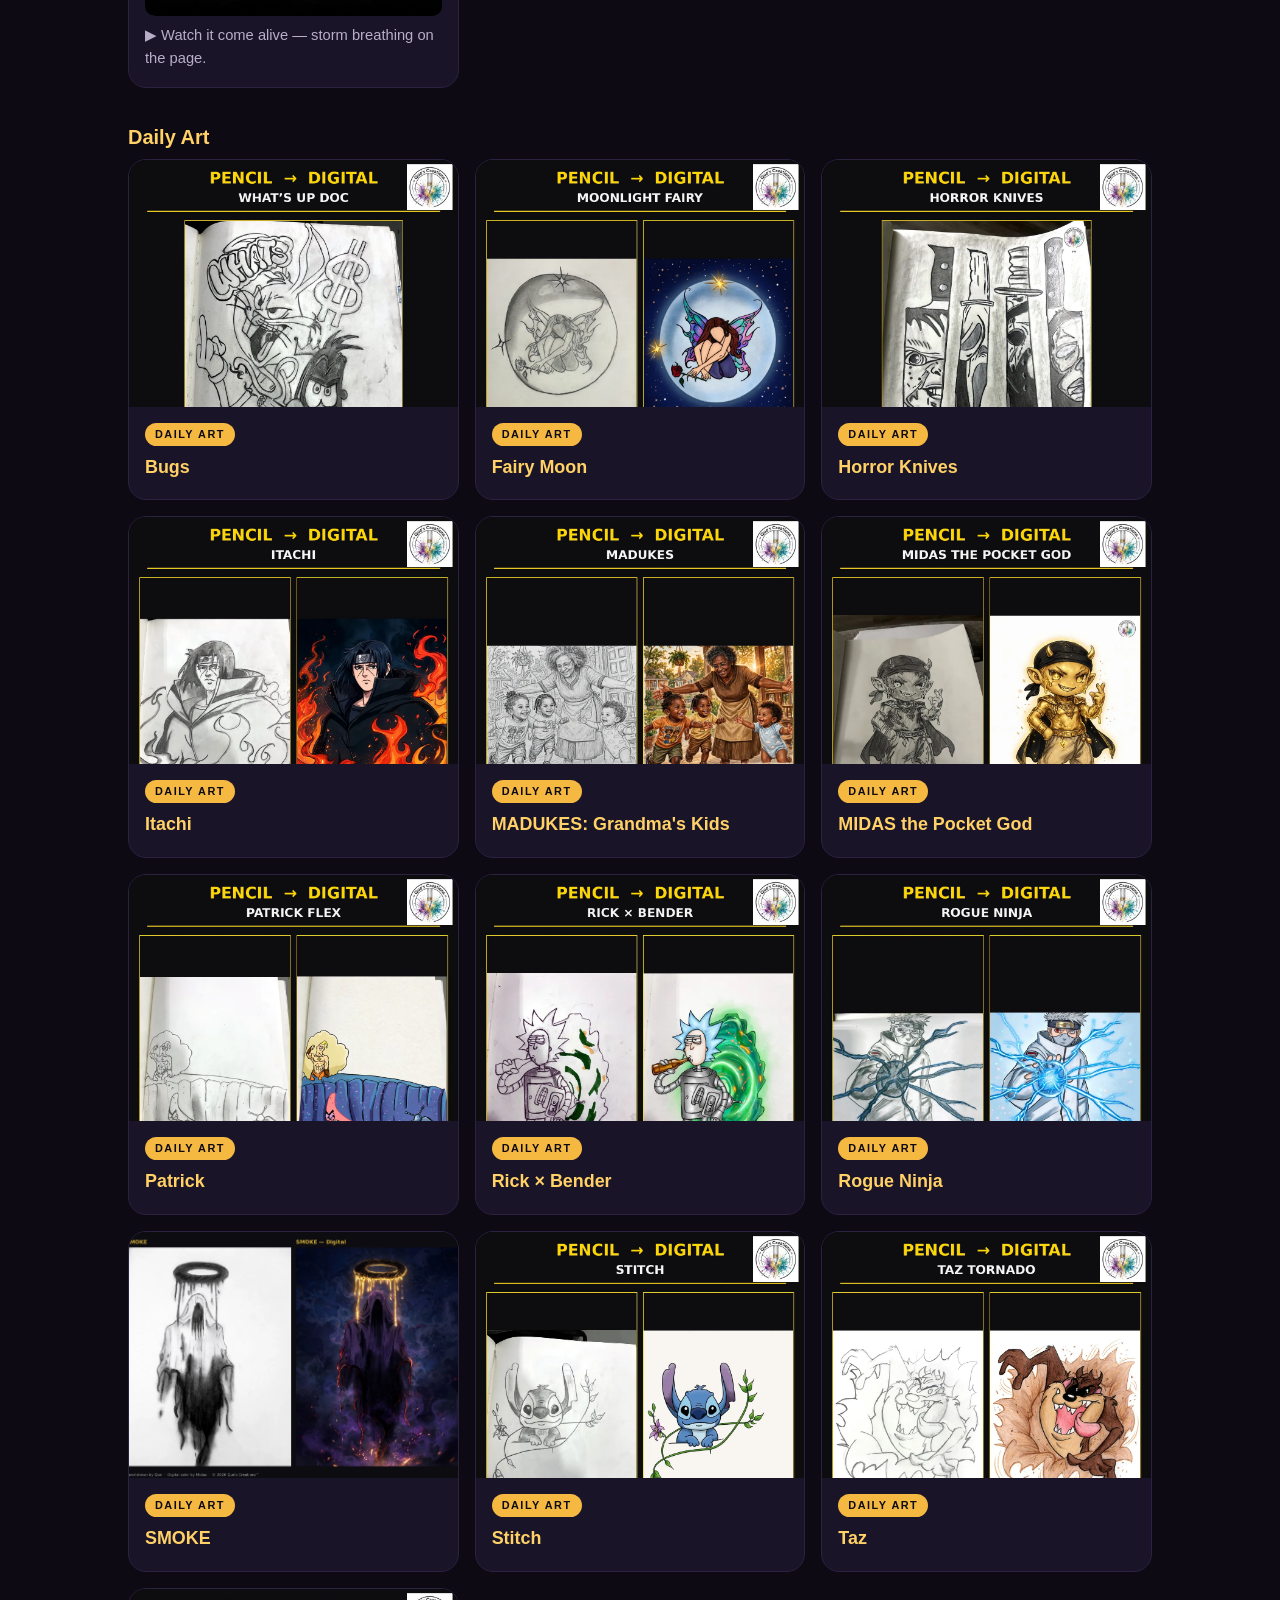
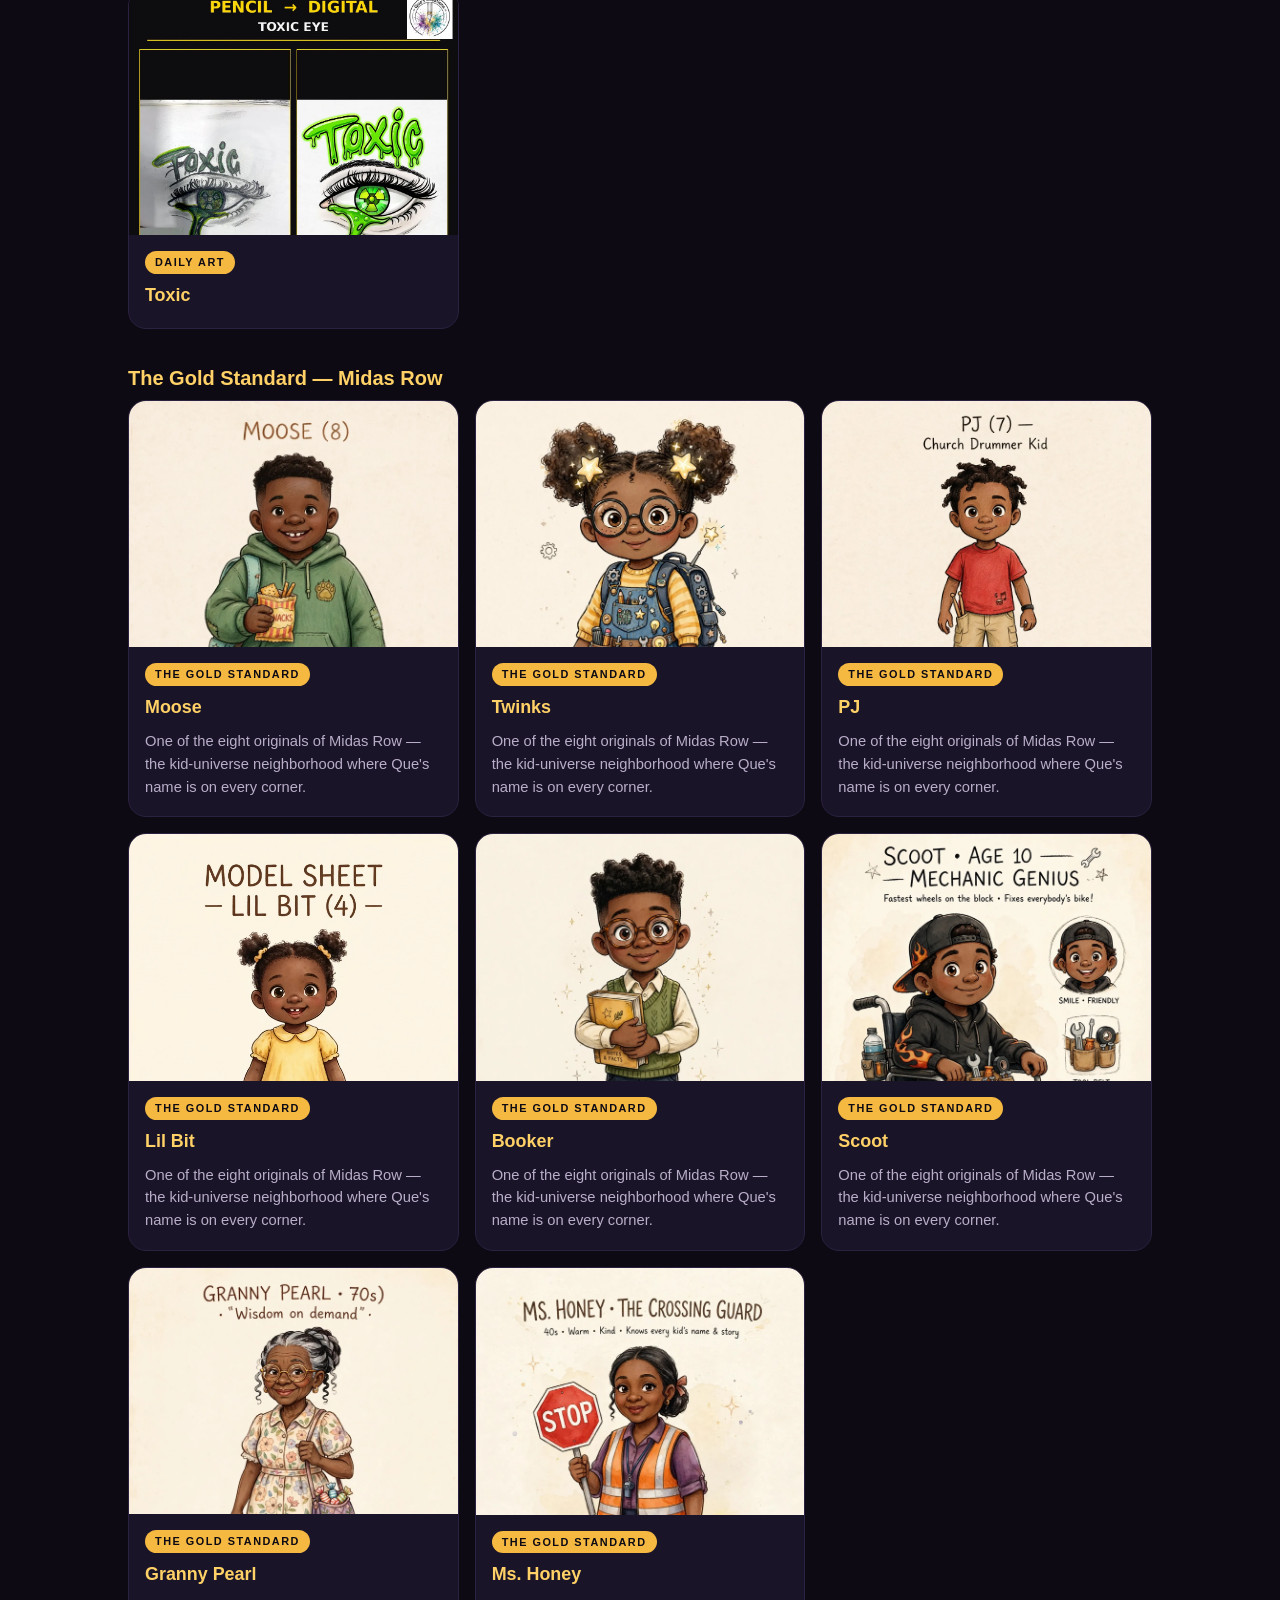
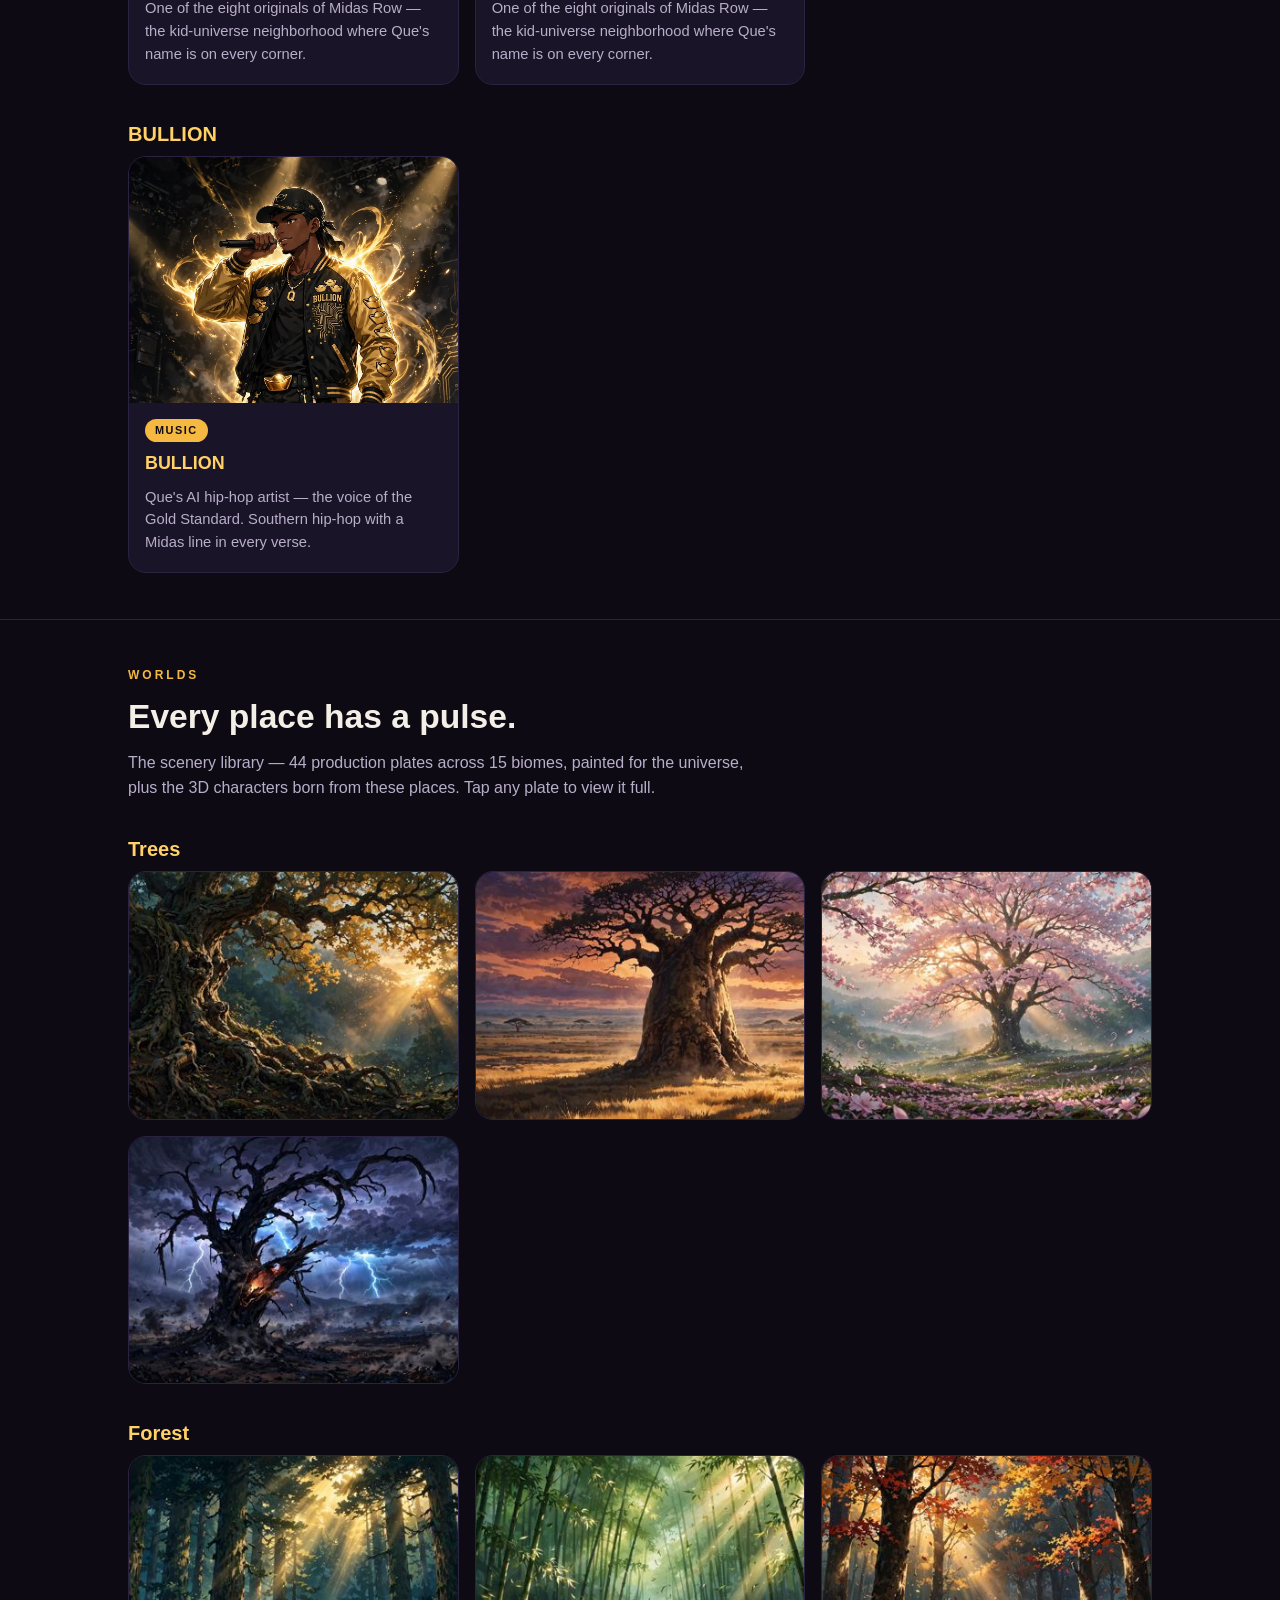
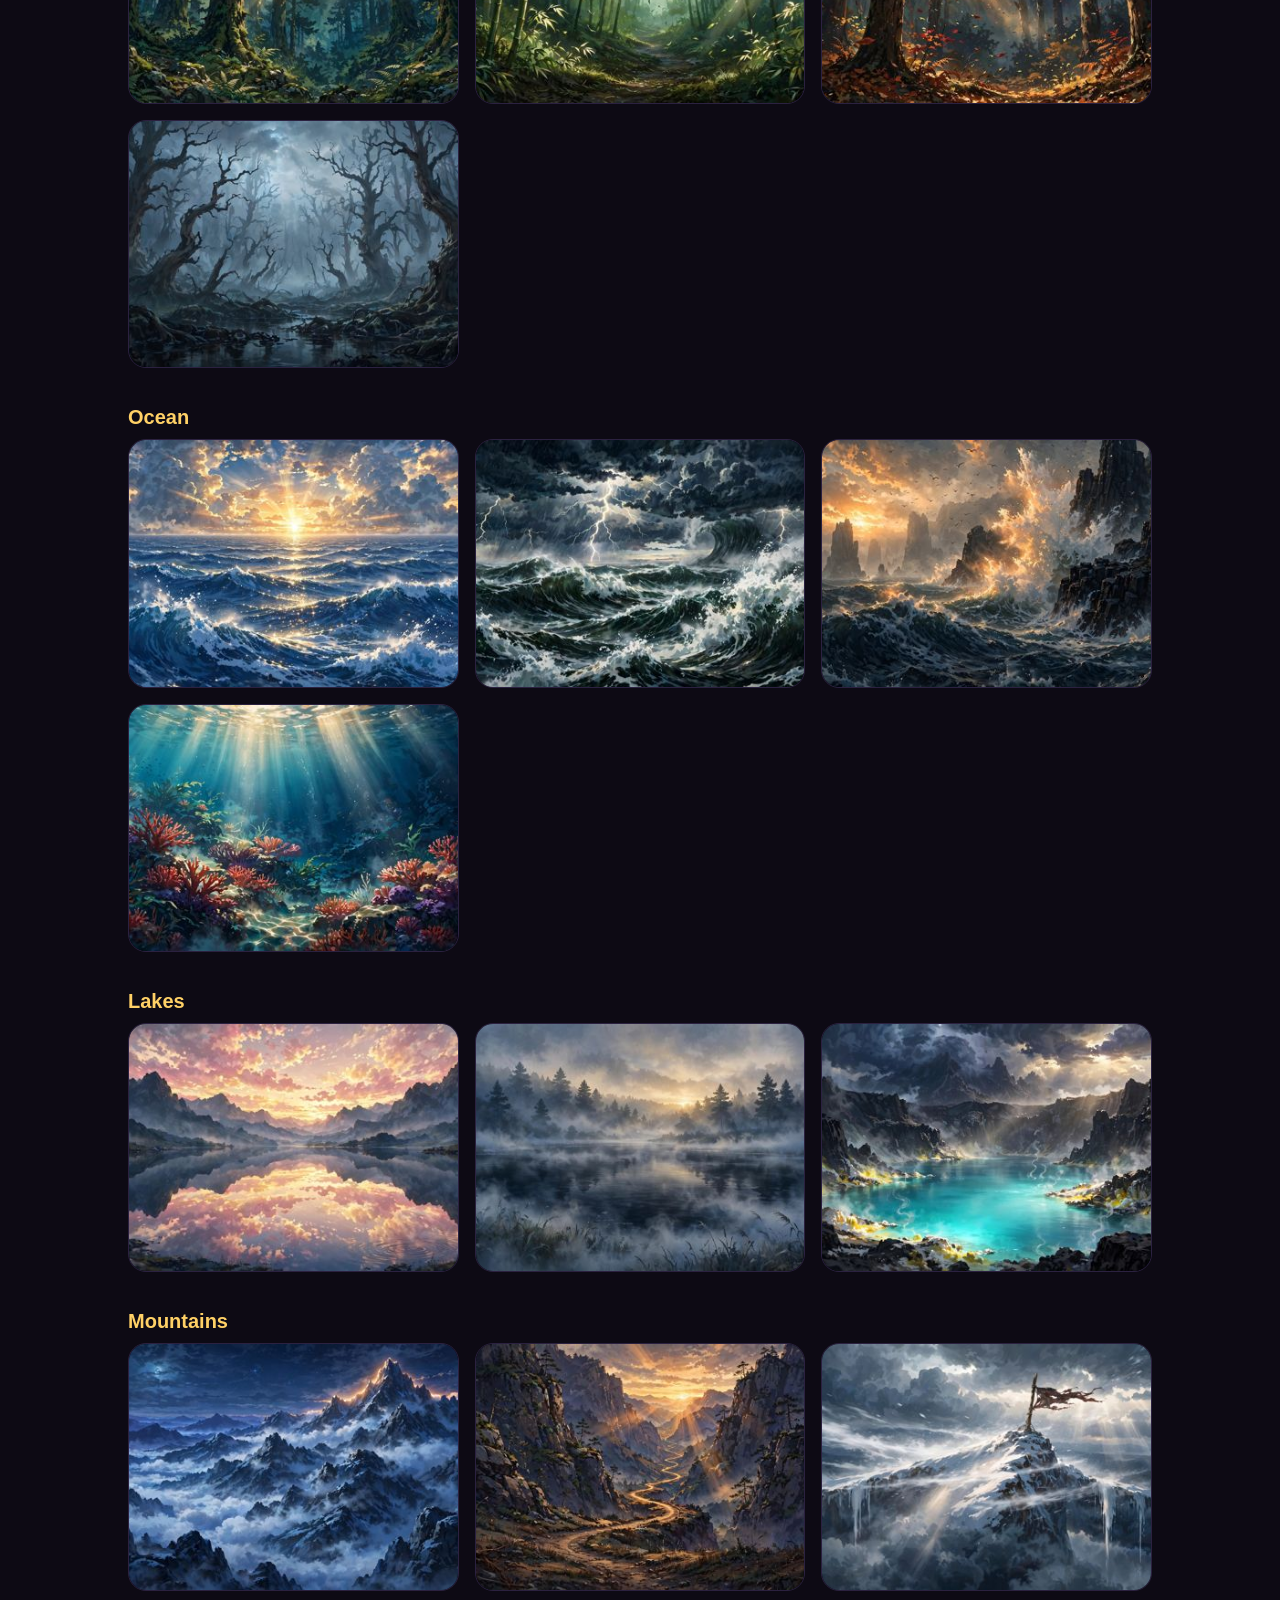
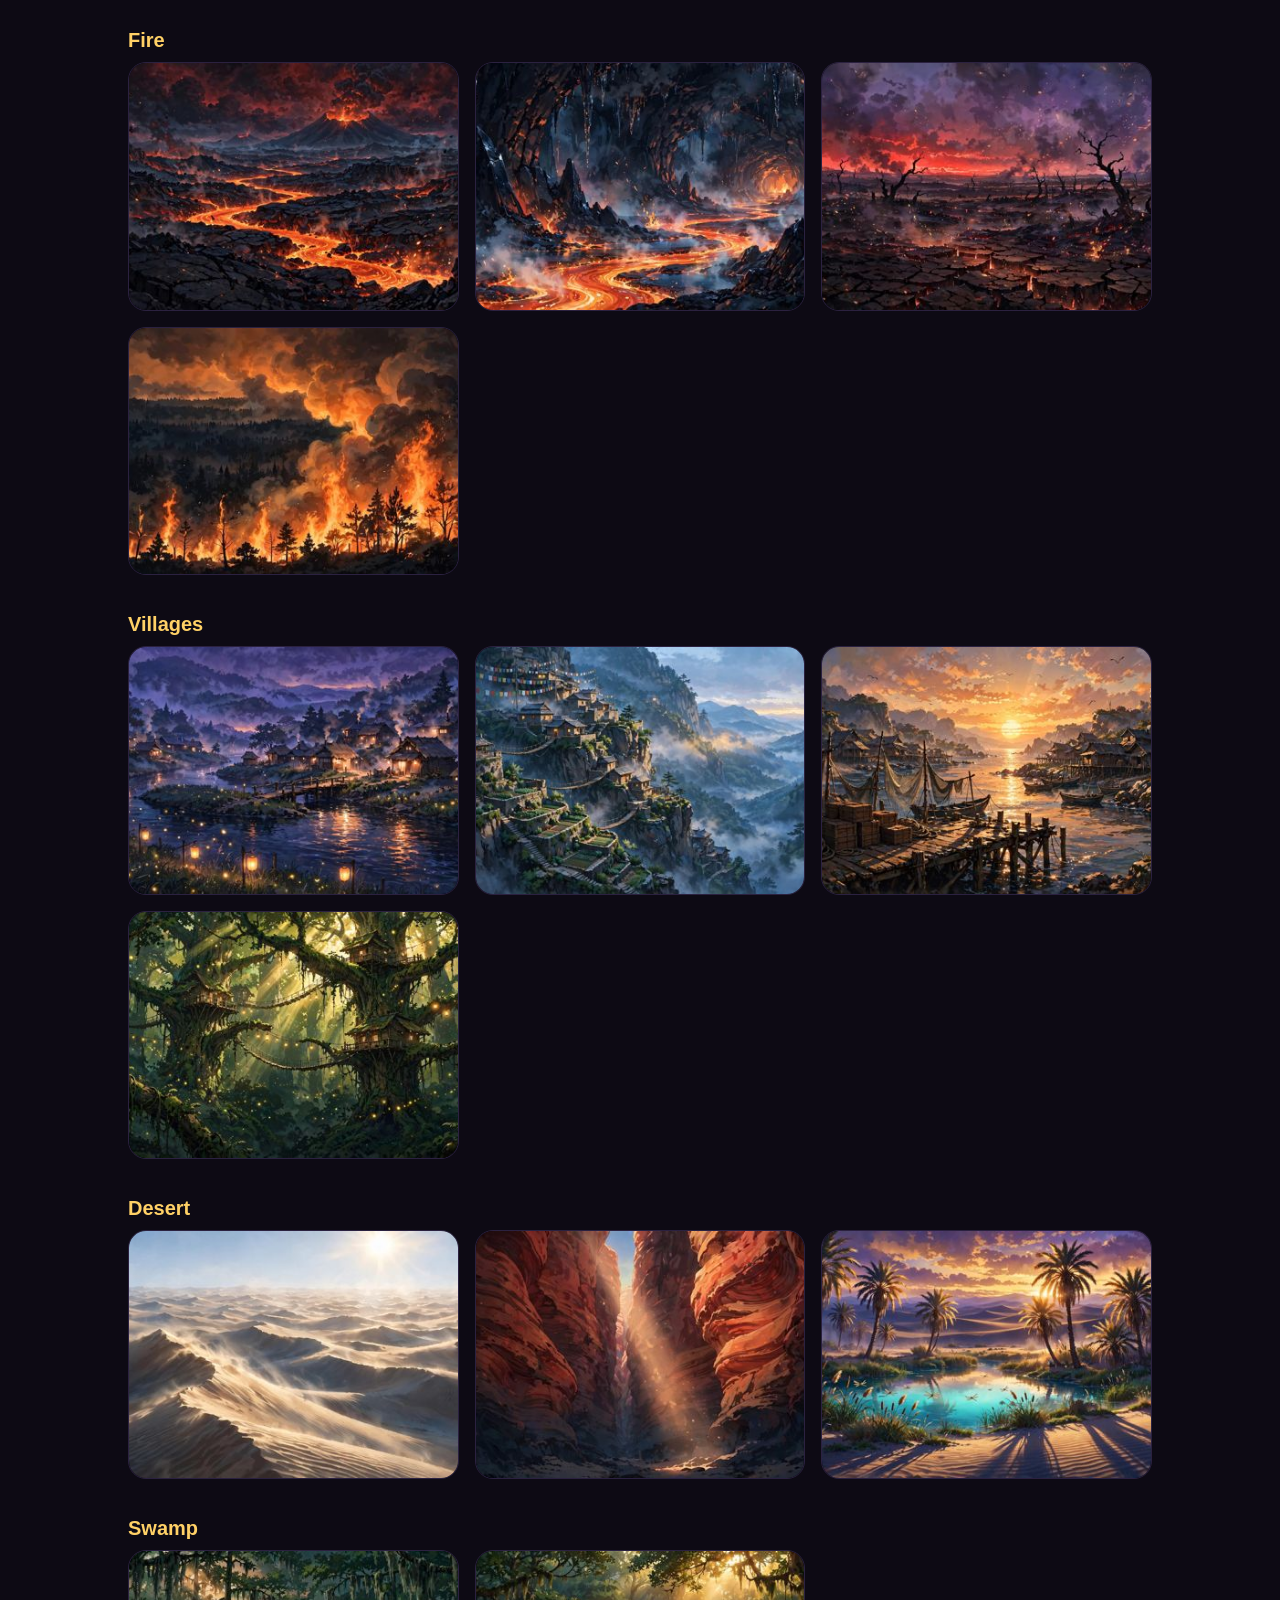
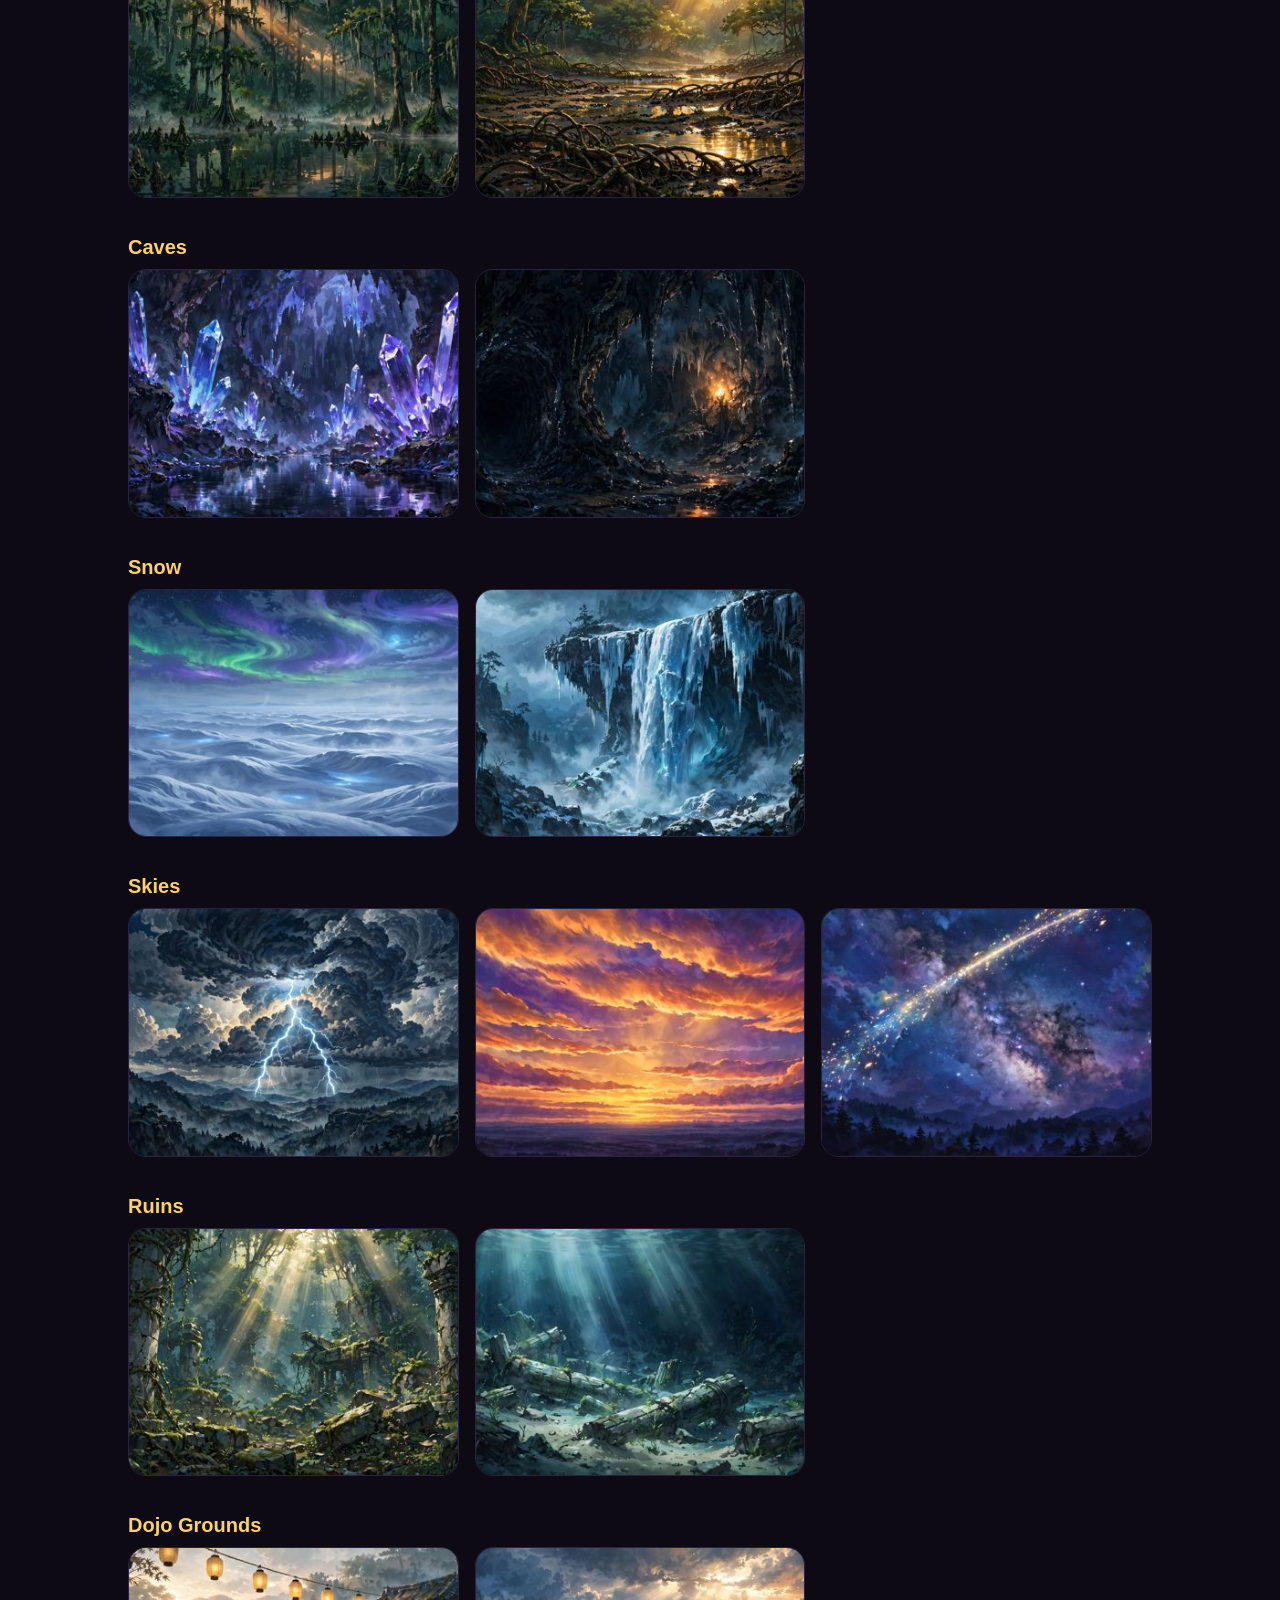
==== commit 294546ba: "Share cards: OG + Twitter meta on all four pages (index, versus, treasure, worlds) with absolute URL" ====
--- a/worlds/index.html
+++ b/worlds/index.html
@@ -5,6 +5,16 @@
 <meta name="viewport" content="width=device-width, initial-scale=1.0">
 <title>Q's Creations — The Afro-Anime Universe</title>
 <meta name="description" content="Q's Creations: an original Afro-Anime universe — anime, manga, kids shows and music, written, drawn and built from a Black man's mind. Home of GOLDBLOOD, GRIND, Ghost Shift and more.">
+<meta property="og:title" content="Q's Creations — The Afro-Anime Universe" />
+<meta property="og:description" content="Q's Creations: an original Afro-Anime universe — anime, manga, kids shows and music, written, drawn and built from a Black man's mind. Home of GOLDBLOOD, GRIND, Ghost Shift and more." />
+<meta property="og:type" content="website" />
+<meta property="og:url" content="https://quescreations.github.io/worlds/" />
+<meta property="og:image" content="https://quescreations.github.io/worlds/assets/lala.webp" />
+<meta property="og:site_name" content="Que’s Creations" />
+<meta name="twitter:card" content="summary_large_image" />
+<meta name="twitter:title" content="Q's Creations — The Afro-Anime Universe" />
+<meta name="twitter:description" content="An original Afro-Anime universe — anime, manga, kids shows and music. Home of GOLDBLOOD, GRIND, Ghost Shift and more." />
+<meta name="twitter:image" content="https://quescreations.github.io/worlds/assets/lala.webp" />
 <style>
 :root{--bg:#0d0a14;--bg2:#151020;--gold:#f5b942;--gold2:#ffd166;--purple:#8b3fd9;--ink:#f4efe6;--muted:#b9aec9;--card:#1a1428;--line:#2b2140}
 *{margin:0;padding:0;box-sizing:border-box}
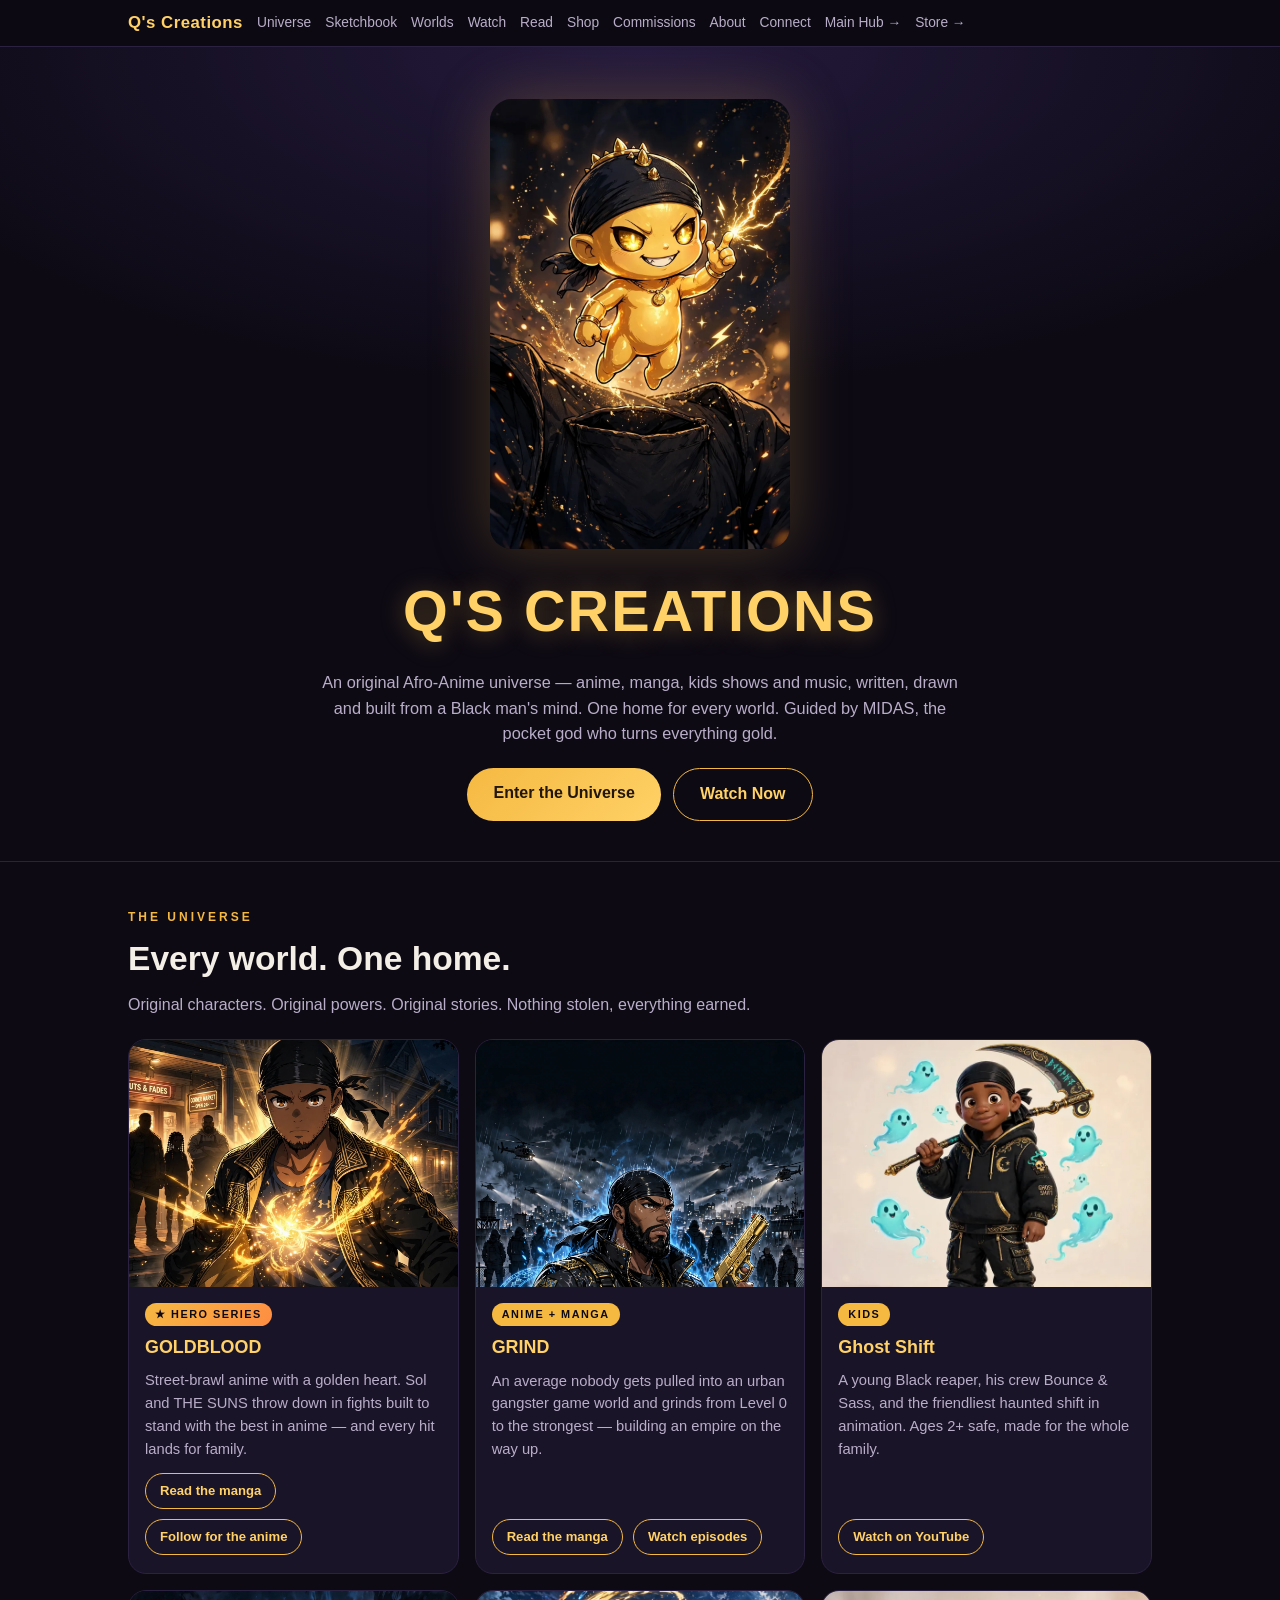
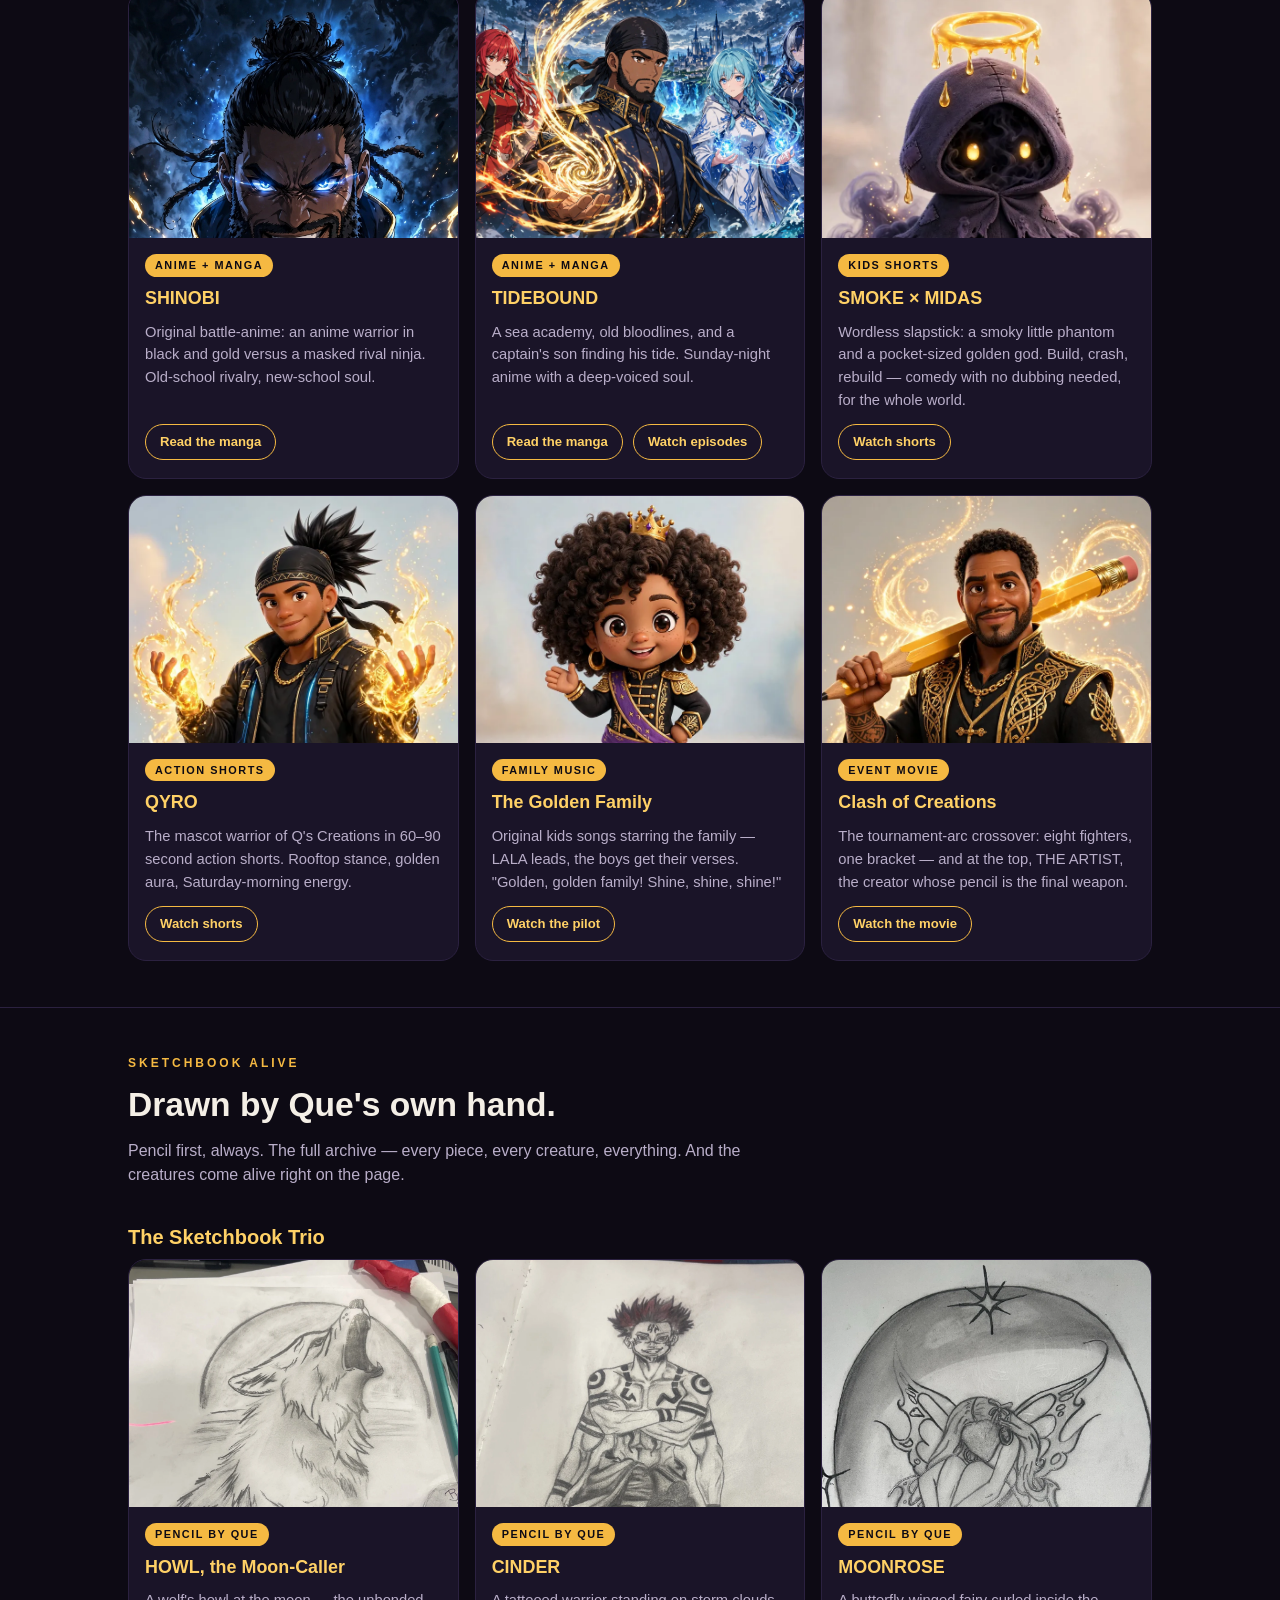
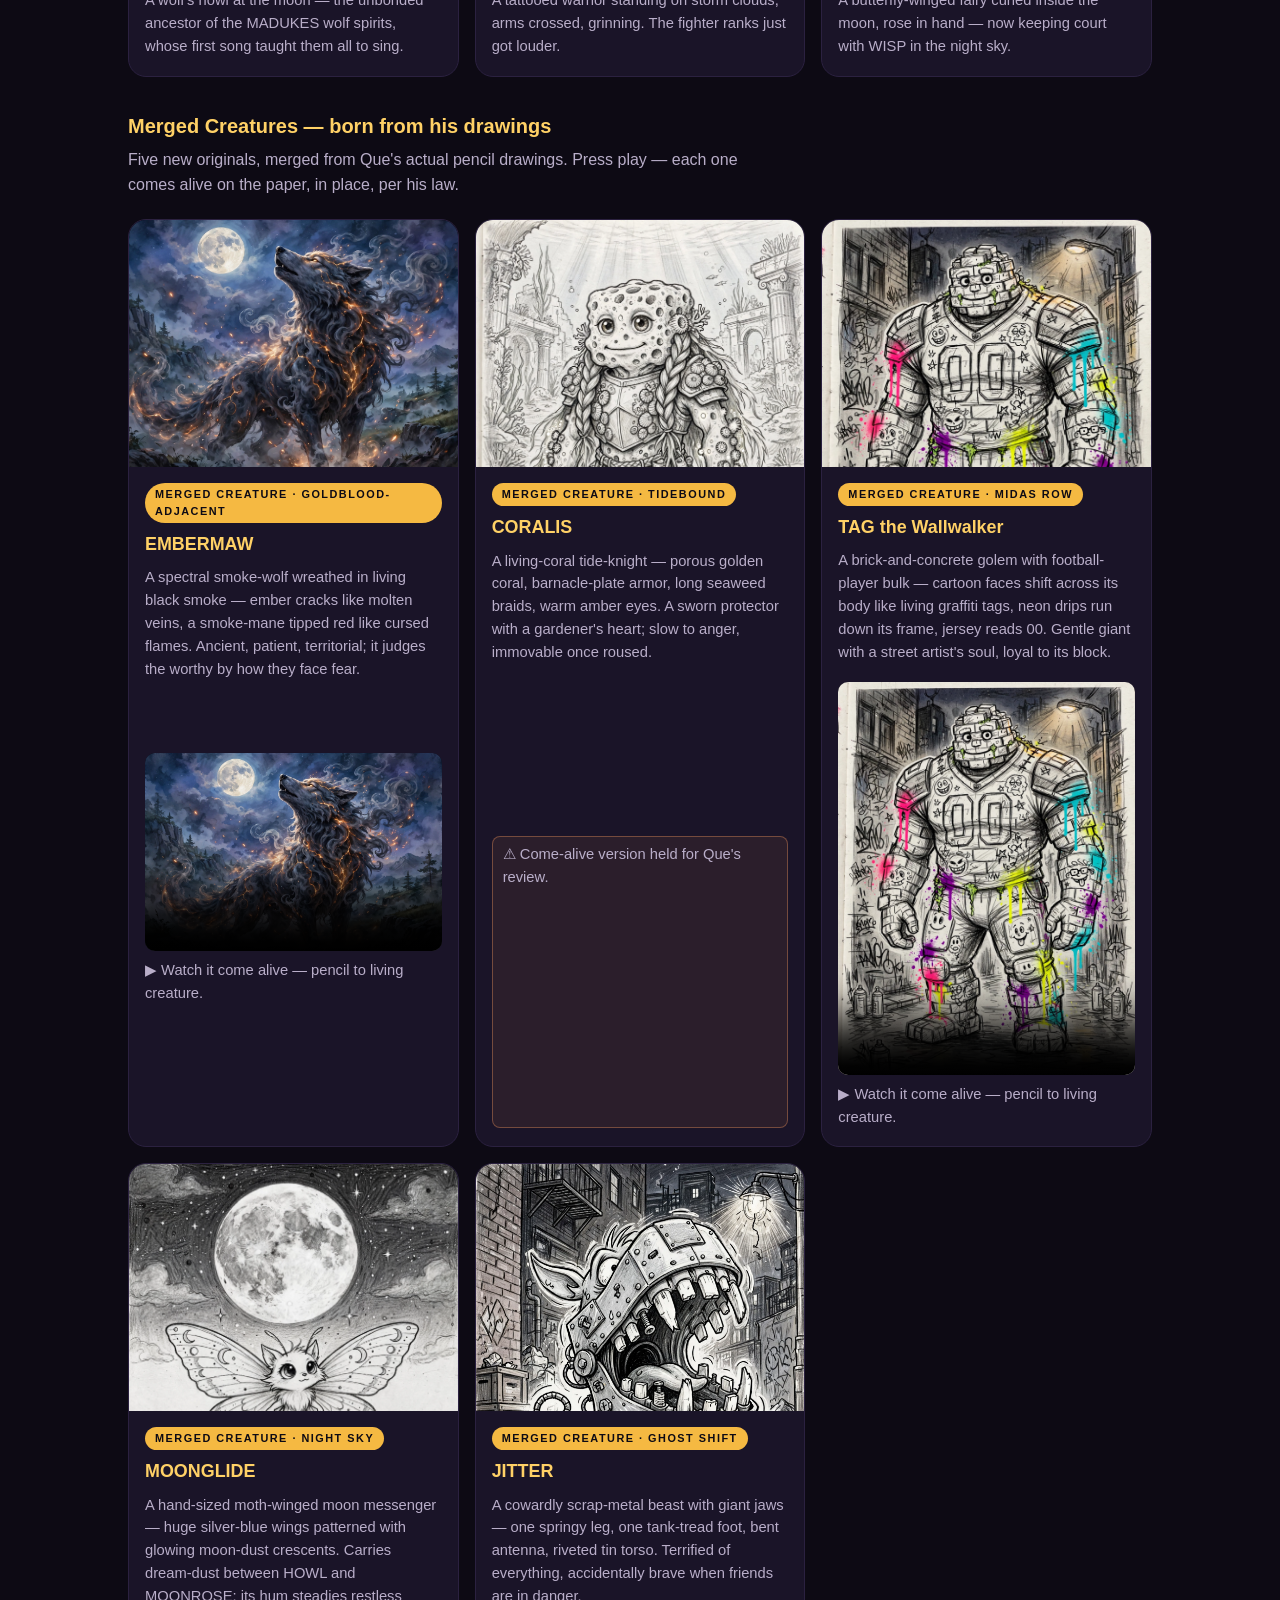
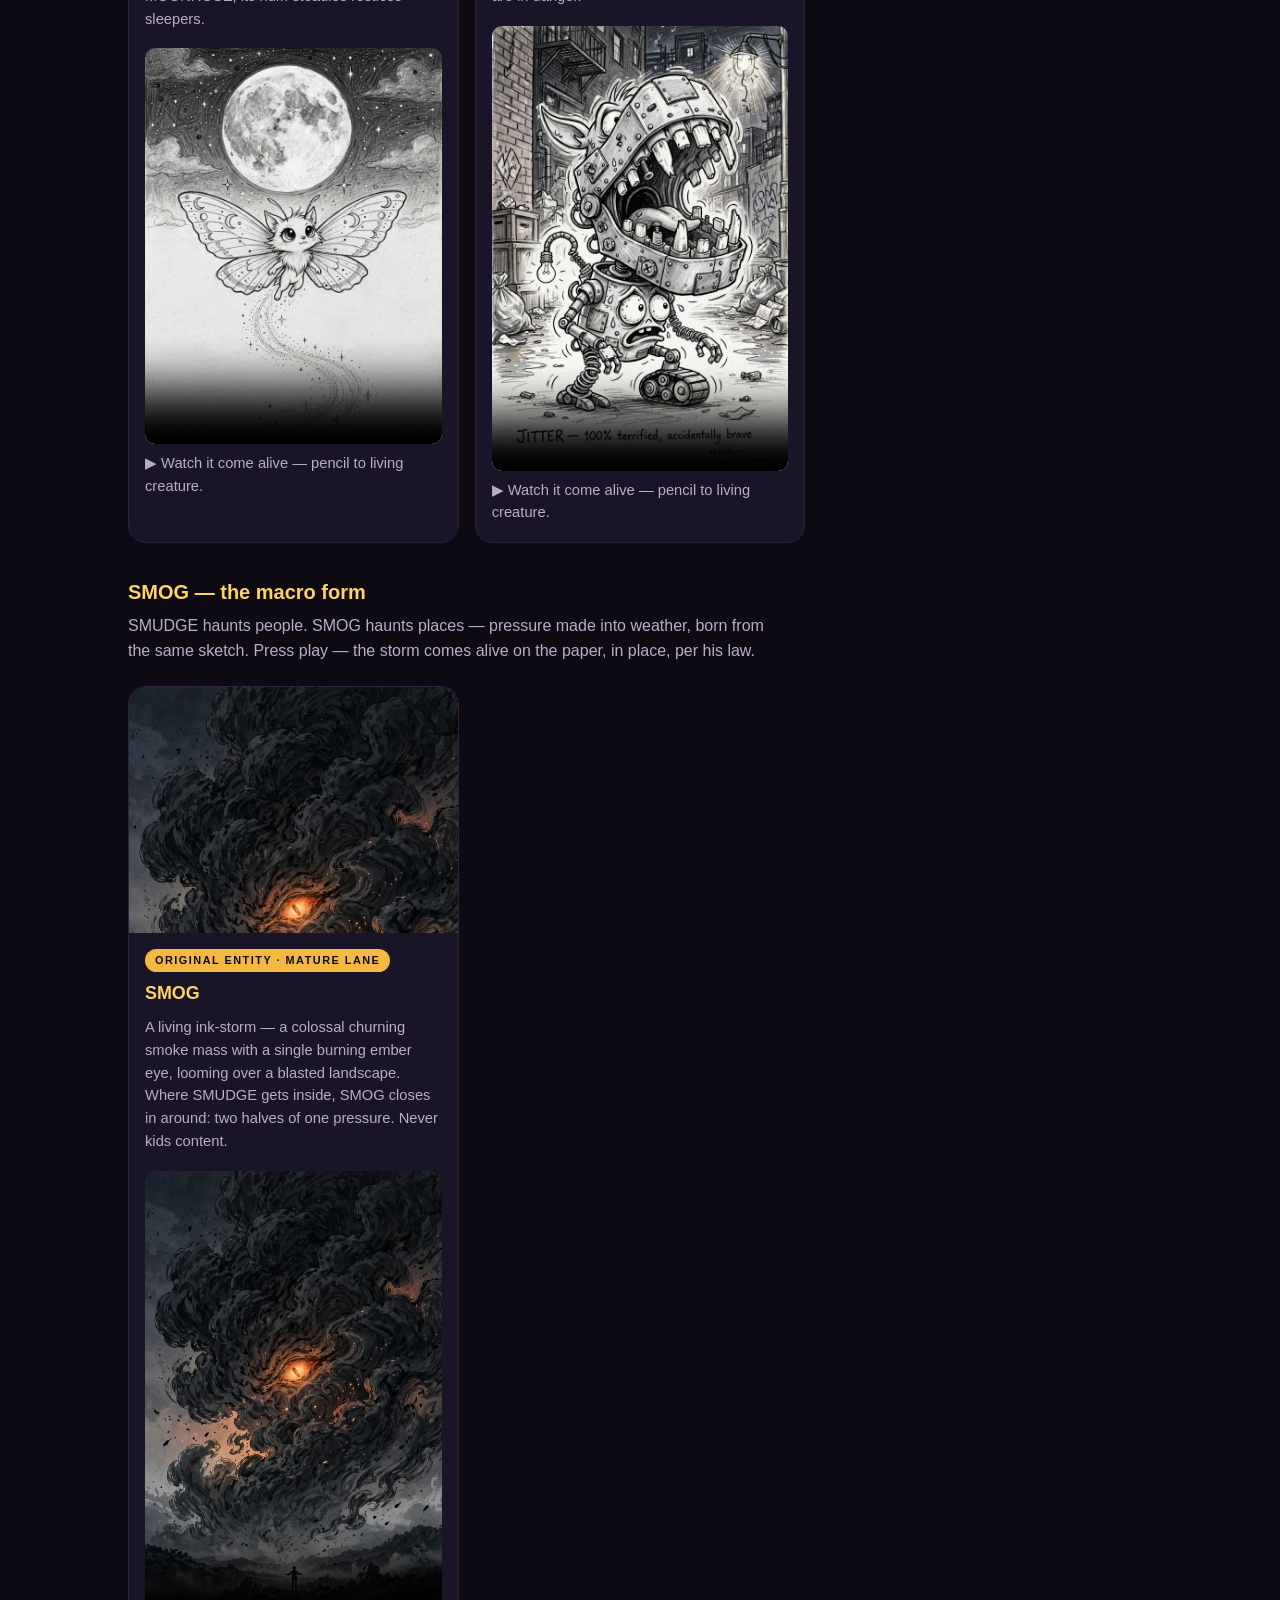
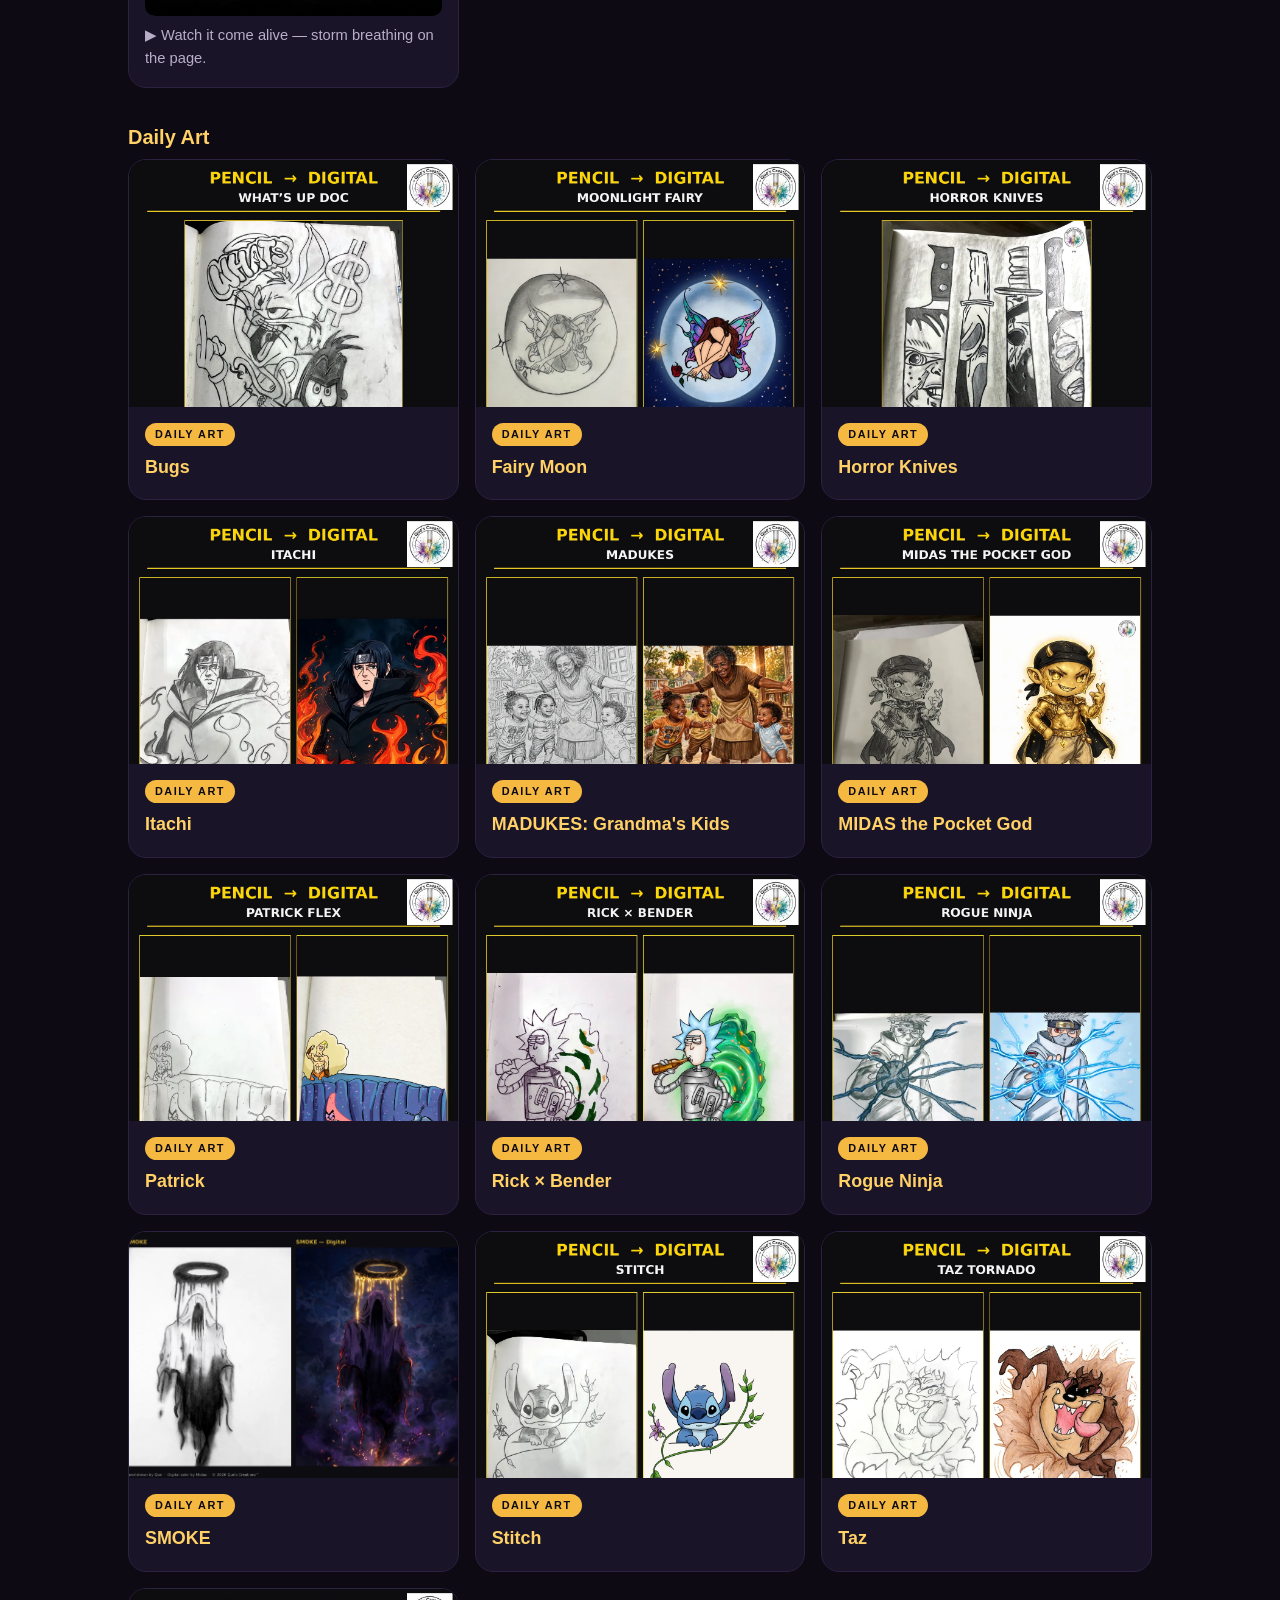
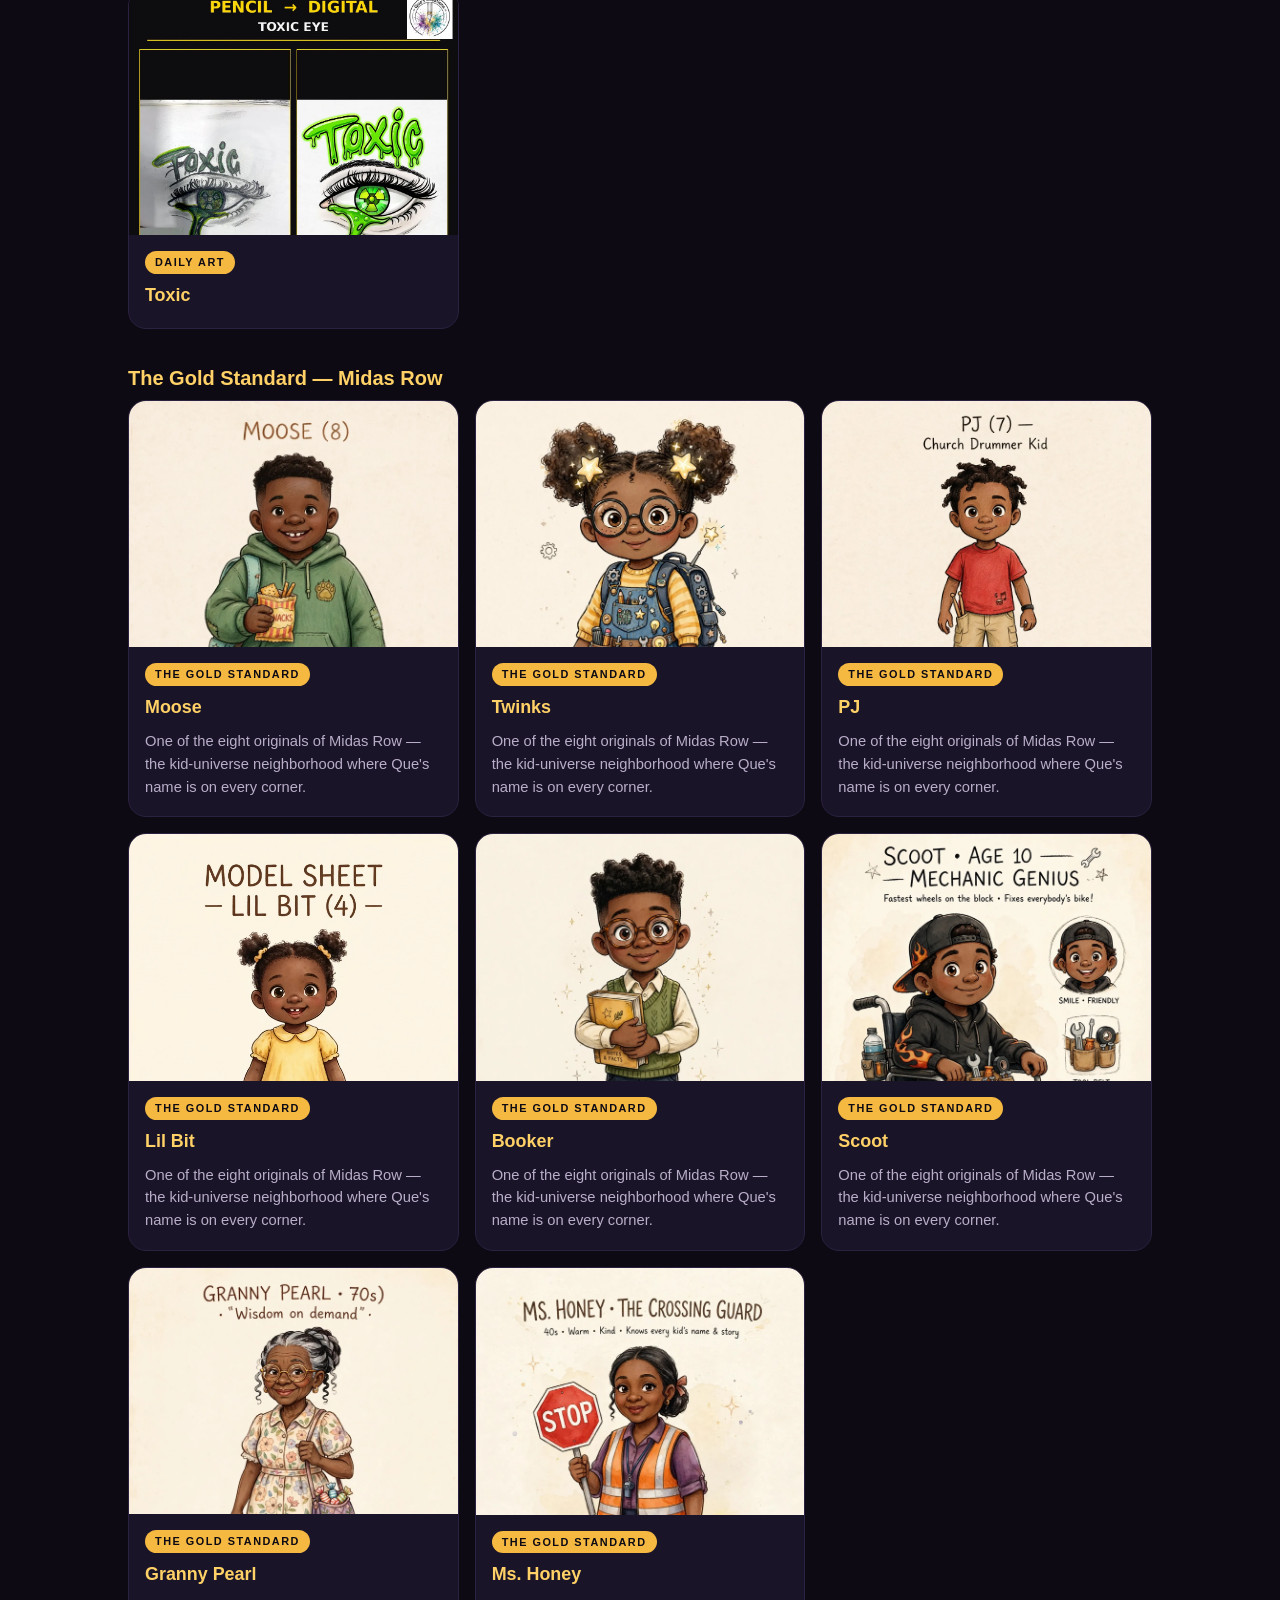
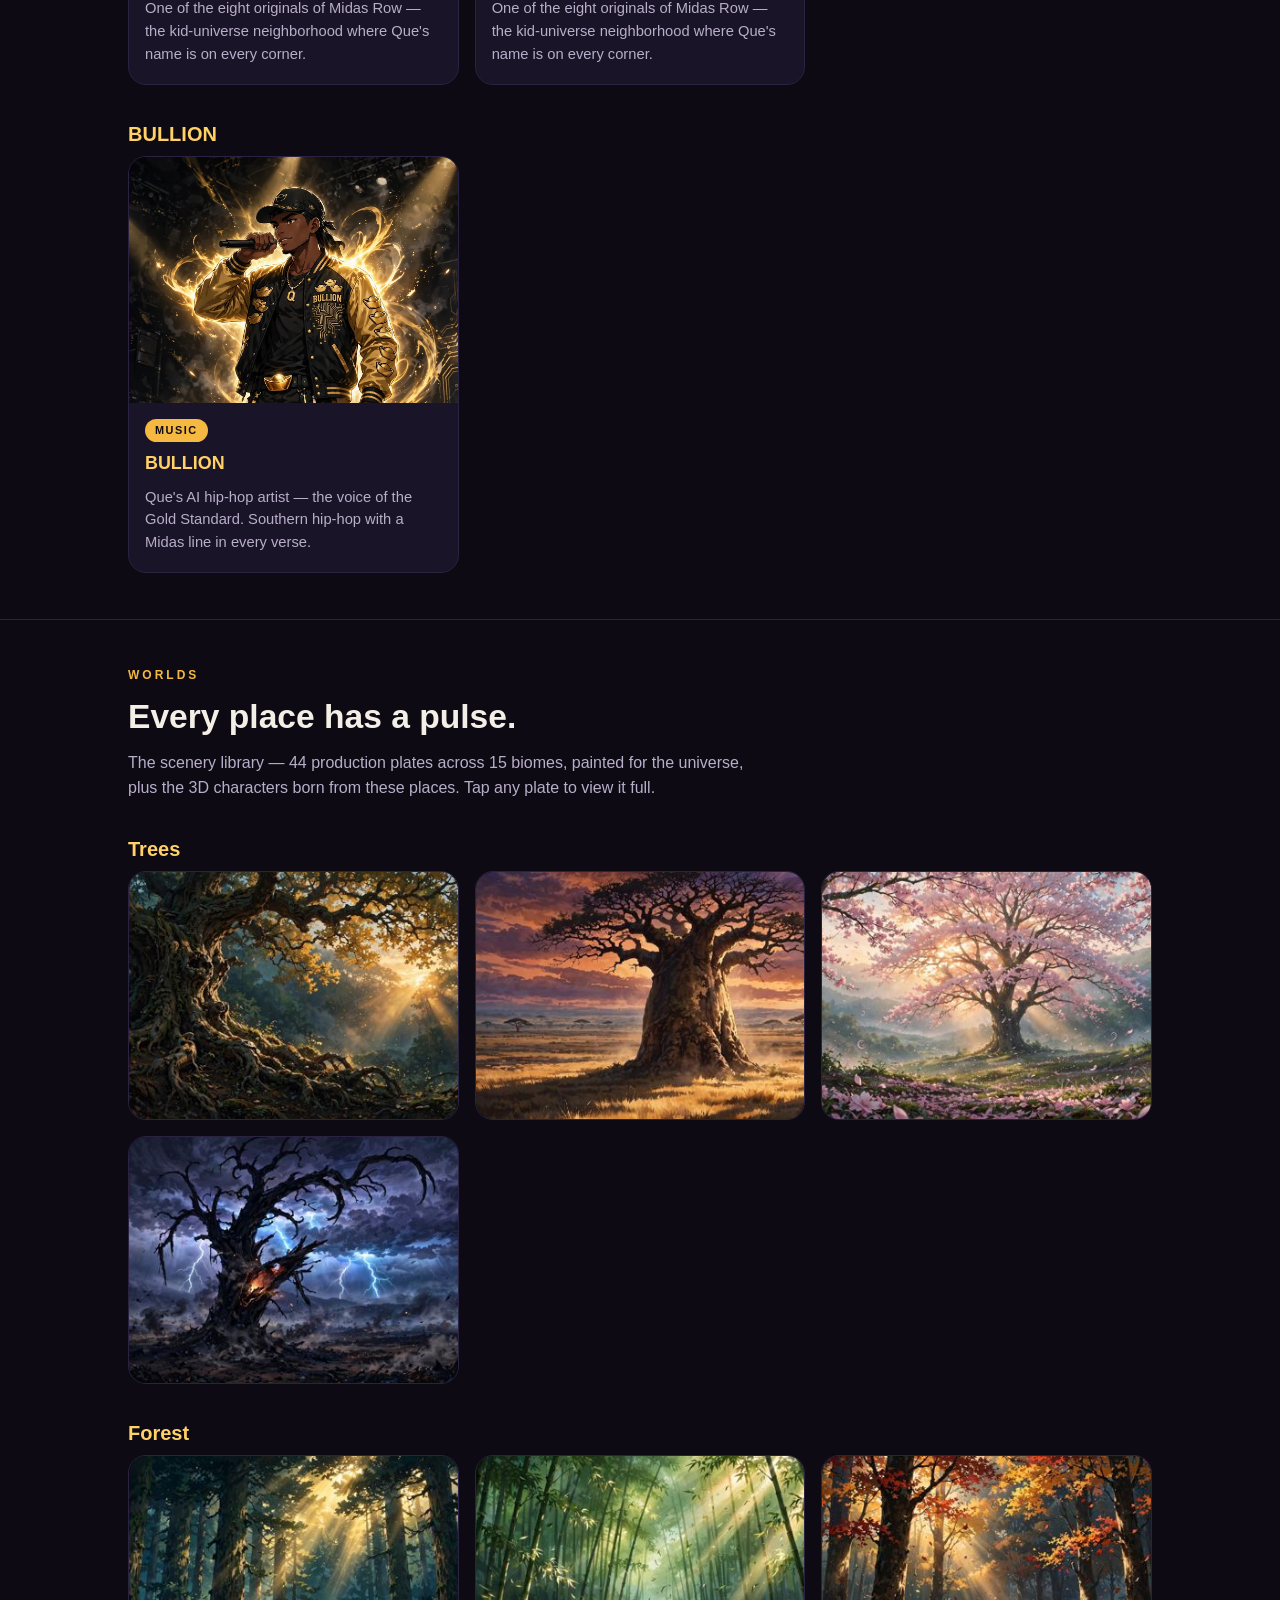
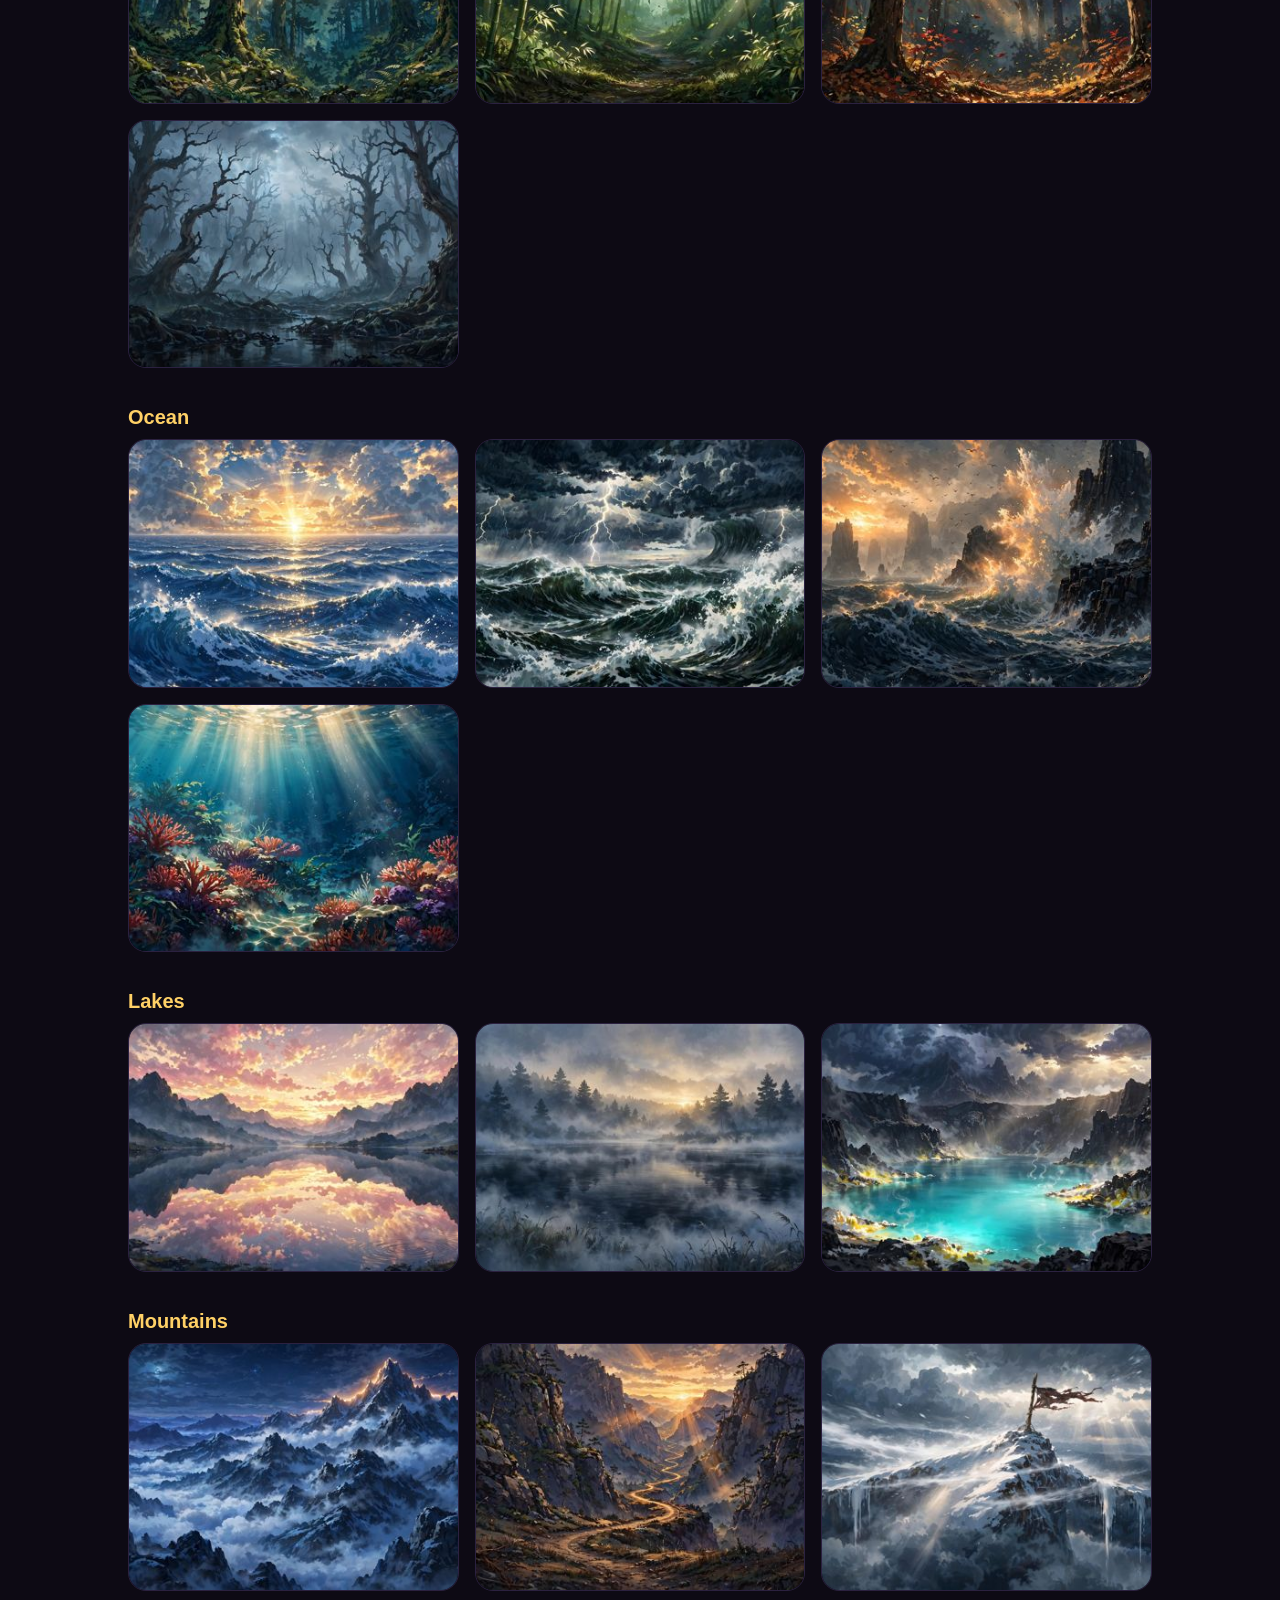
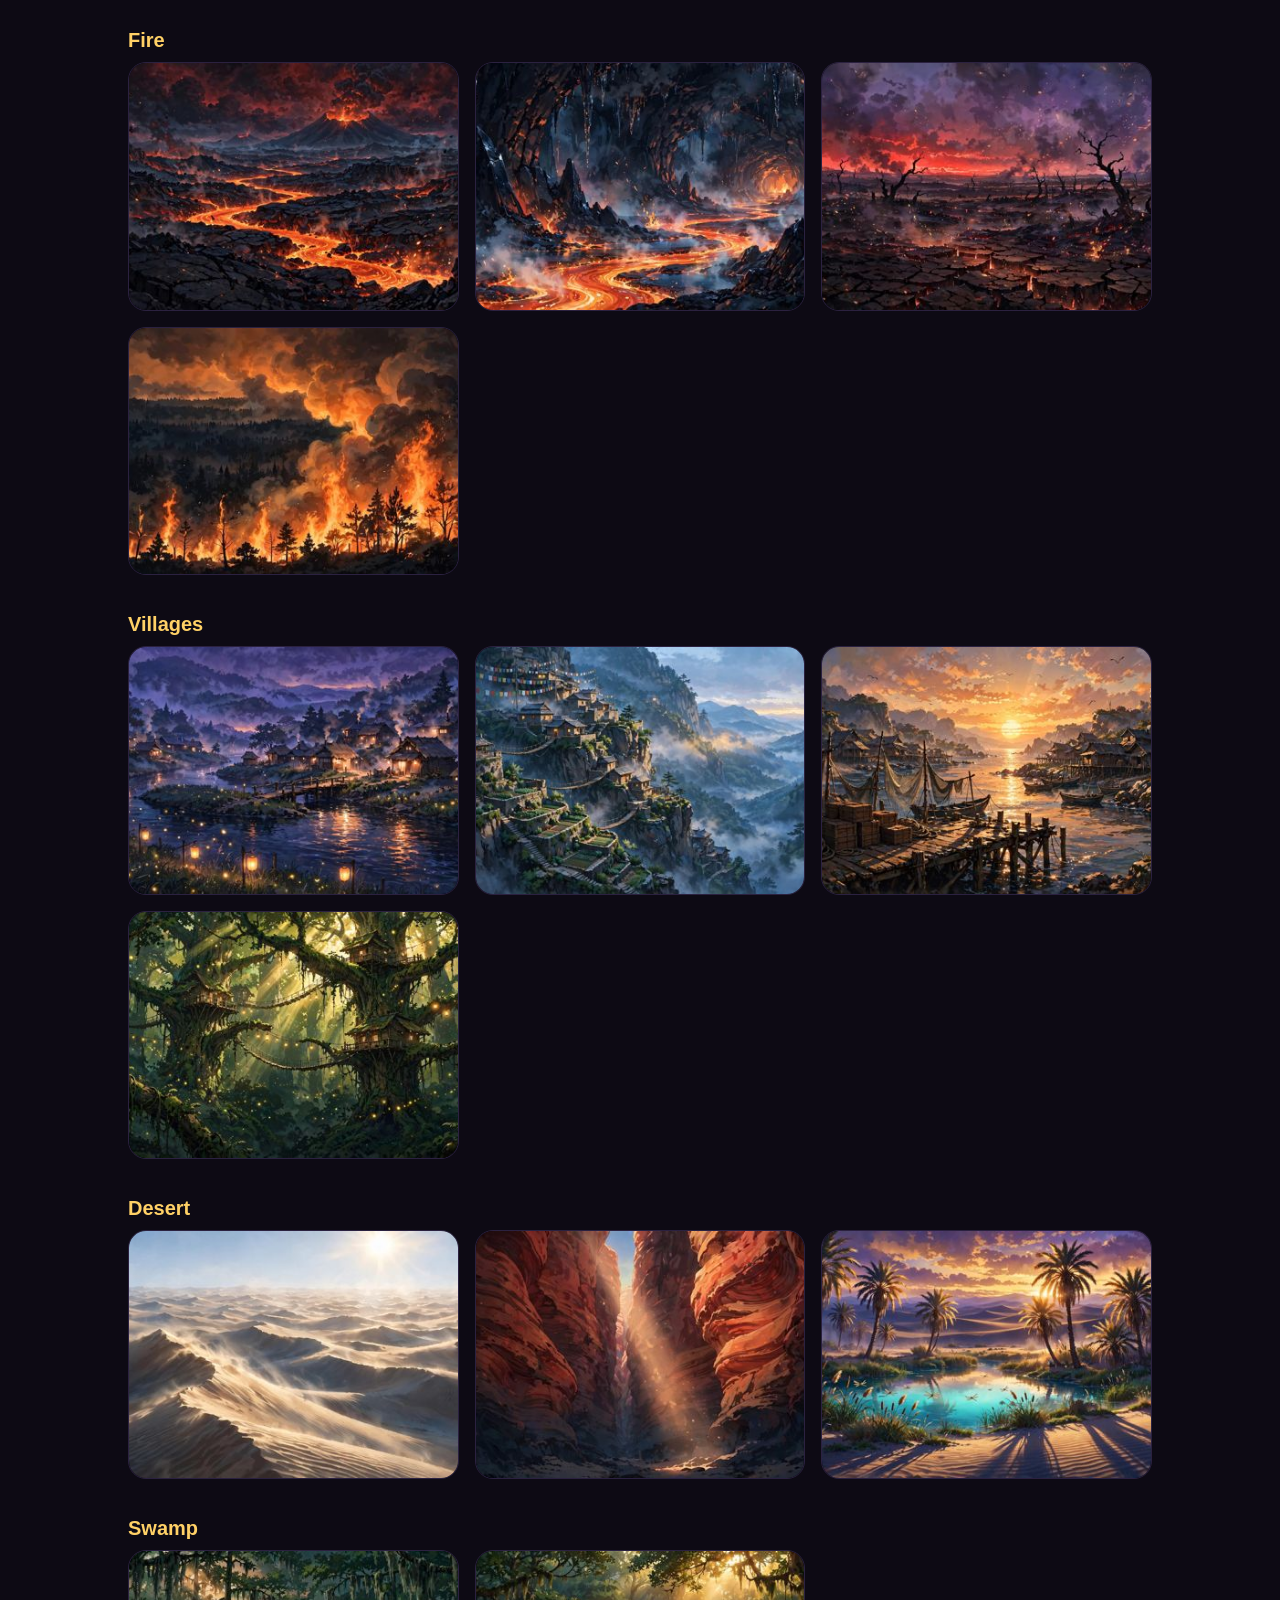
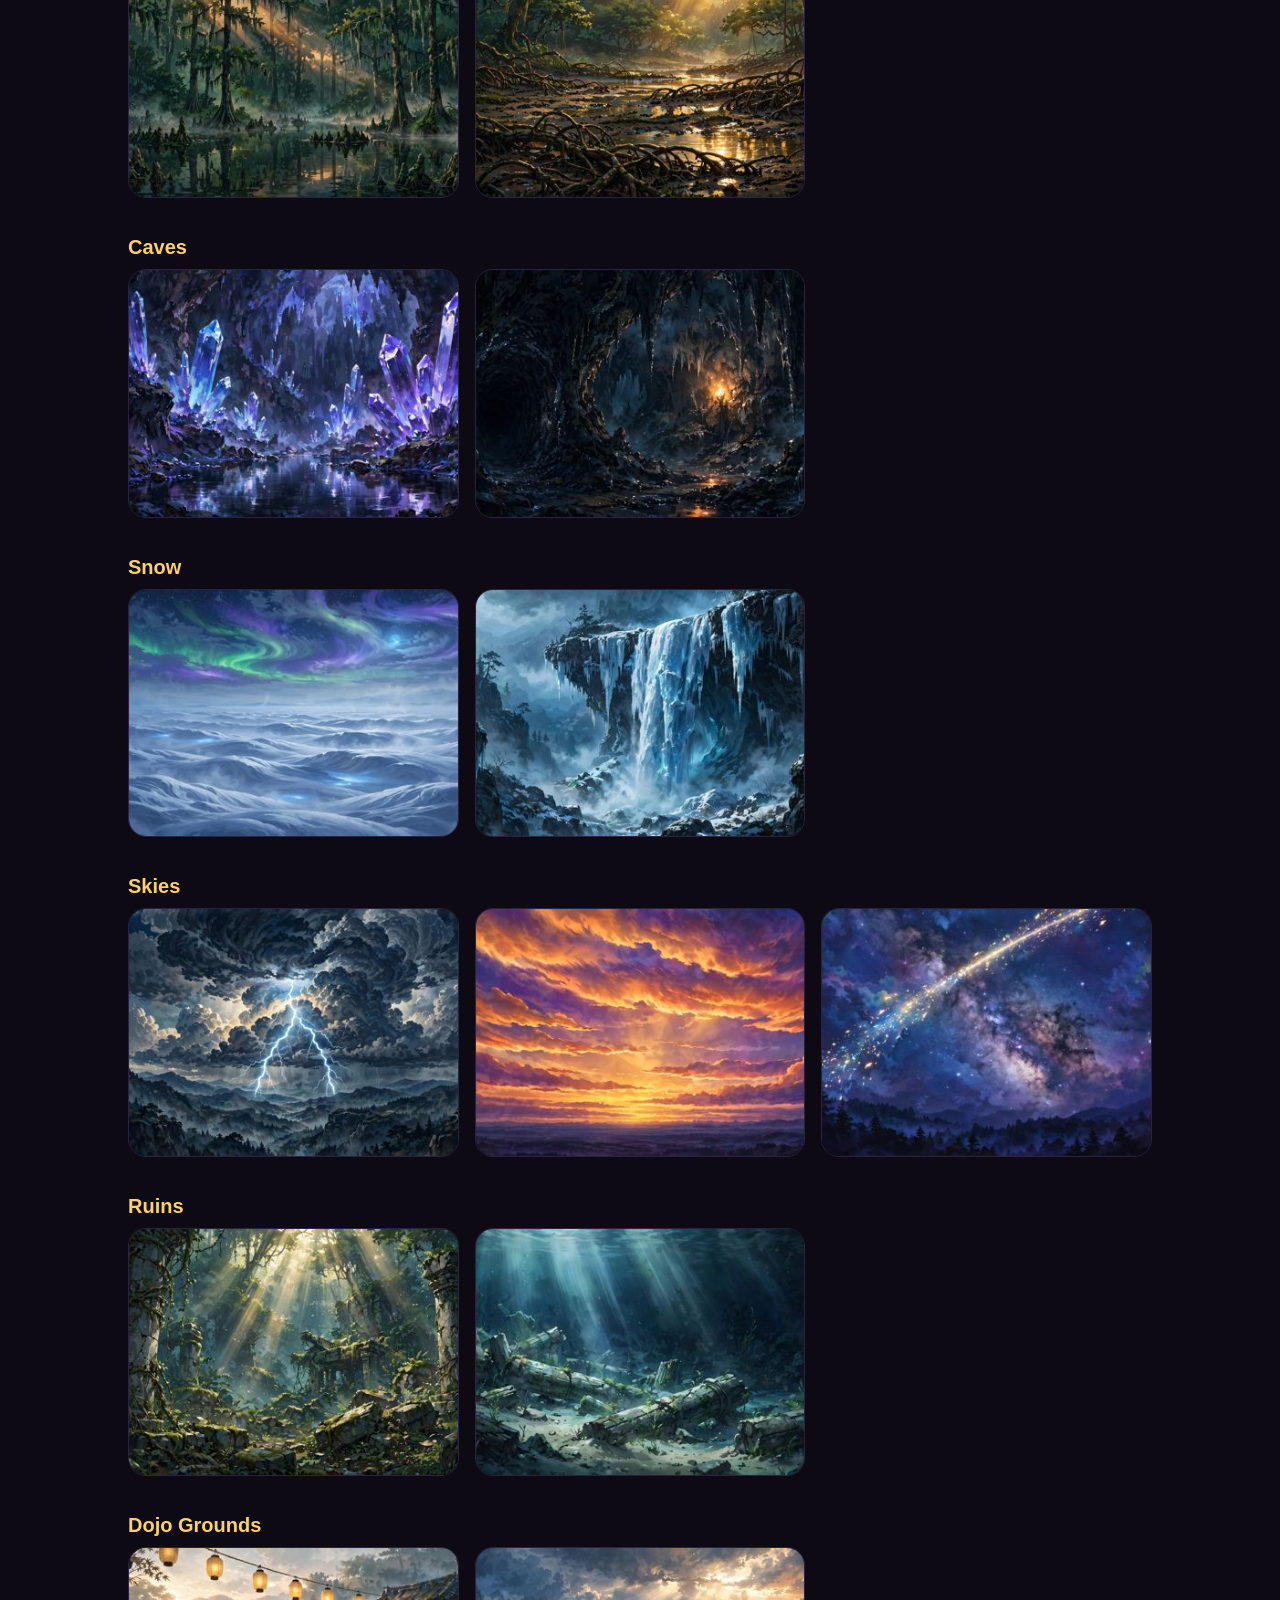
==== commit d6408e20: "Store: Printful Quick Store link in nav (all pages), footer, and a Wear the Universe merch section (" ====
--- a/worlds/index.html
+++ b/worlds/index.html
@@ -103,6 +103,7 @@
 <a class="nl" href="#about">About</a>
 <a class="nl" href="#connect">Connect</a>
 <a class="nl" href="../index.html">Main Hub →</a>
+<a class="nl" href="https://ques-creations.printful.me/" target="_blank" rel="noopener">Store →</a>
 </div></nav>
 
 <header class="hero" id="top">
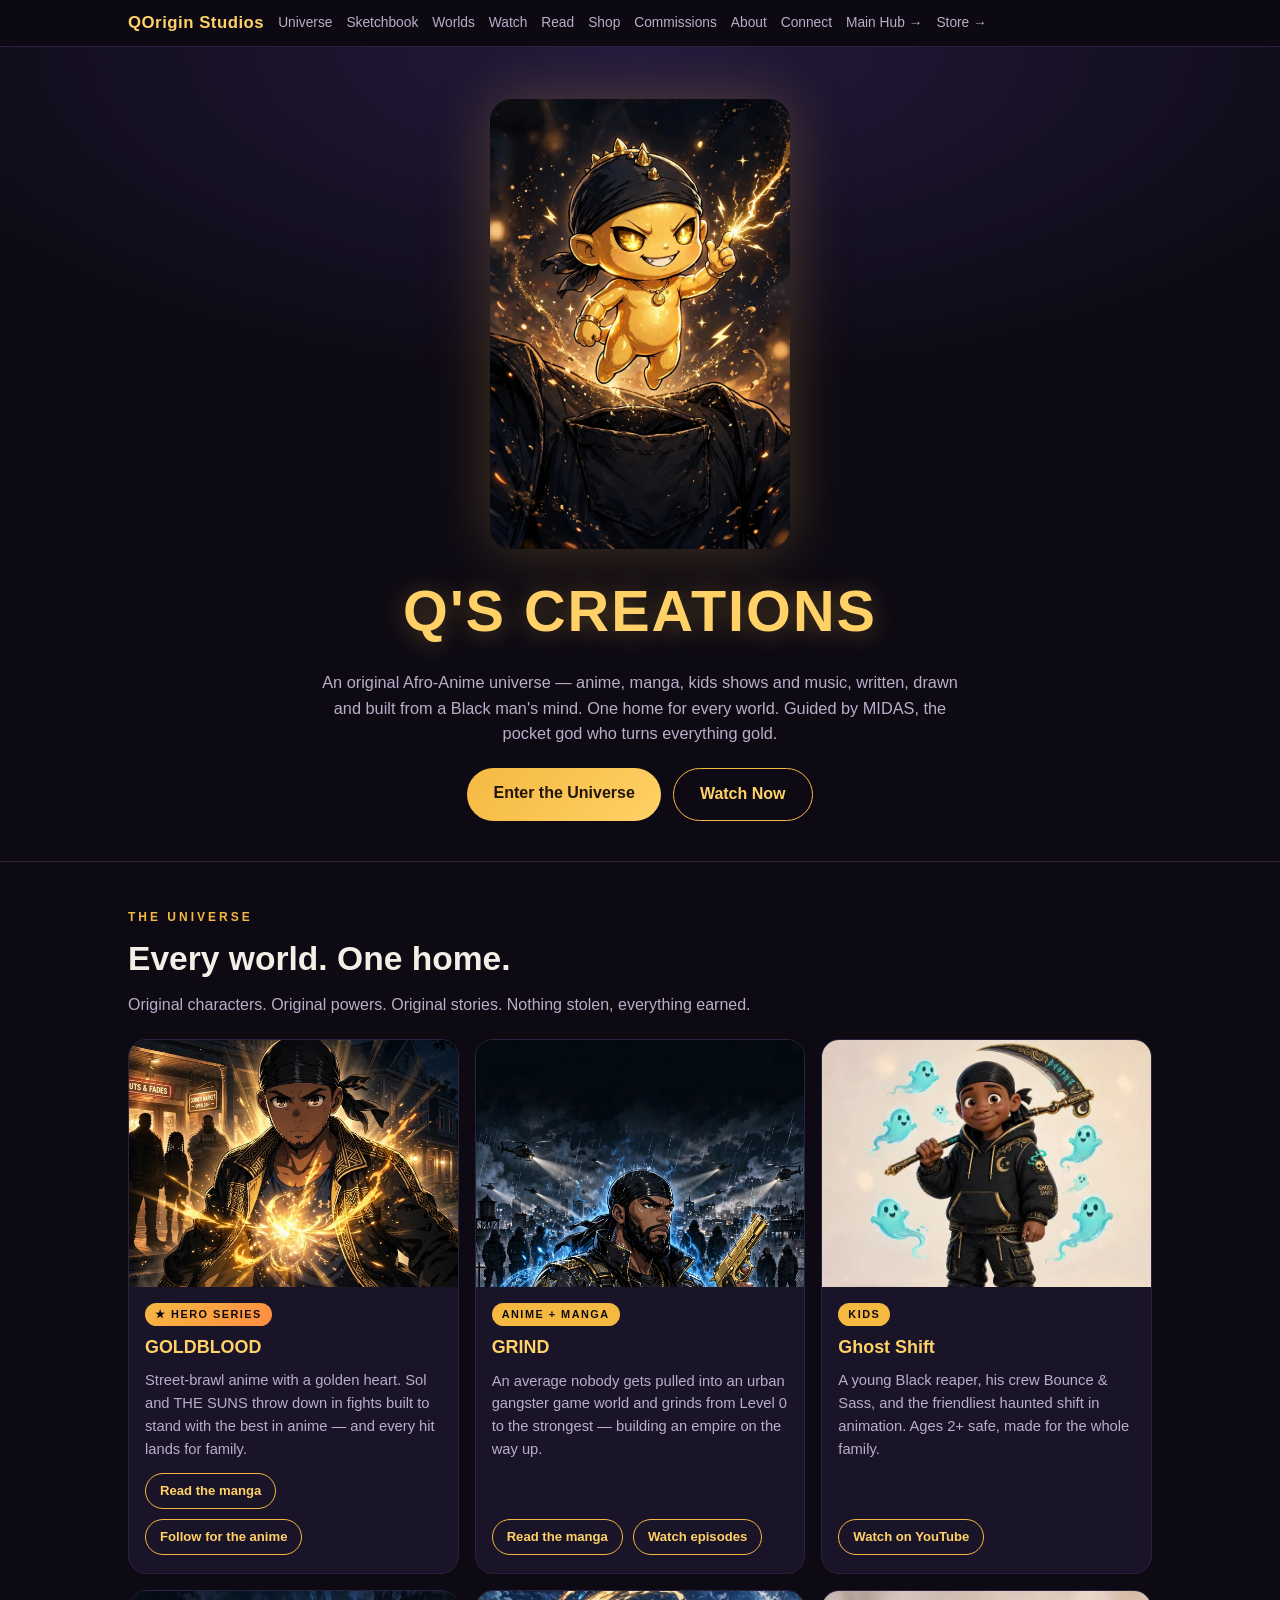
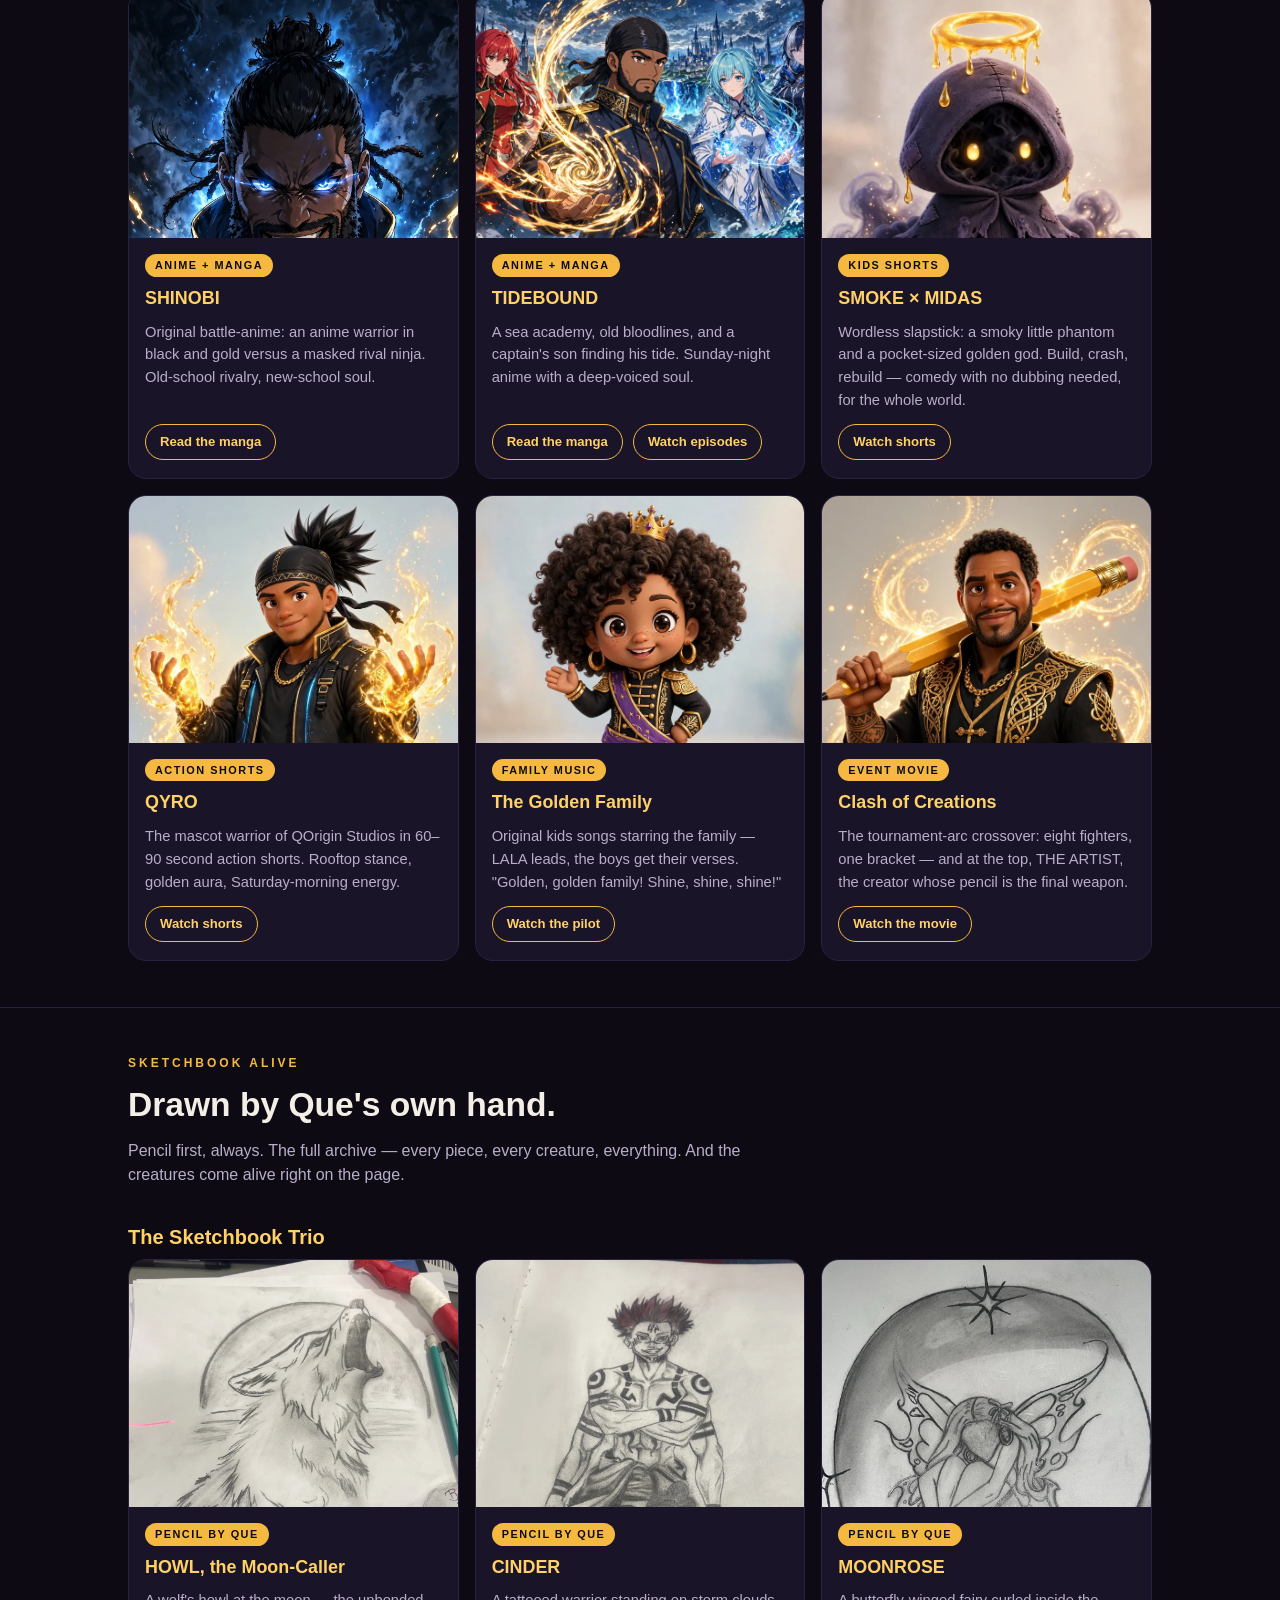
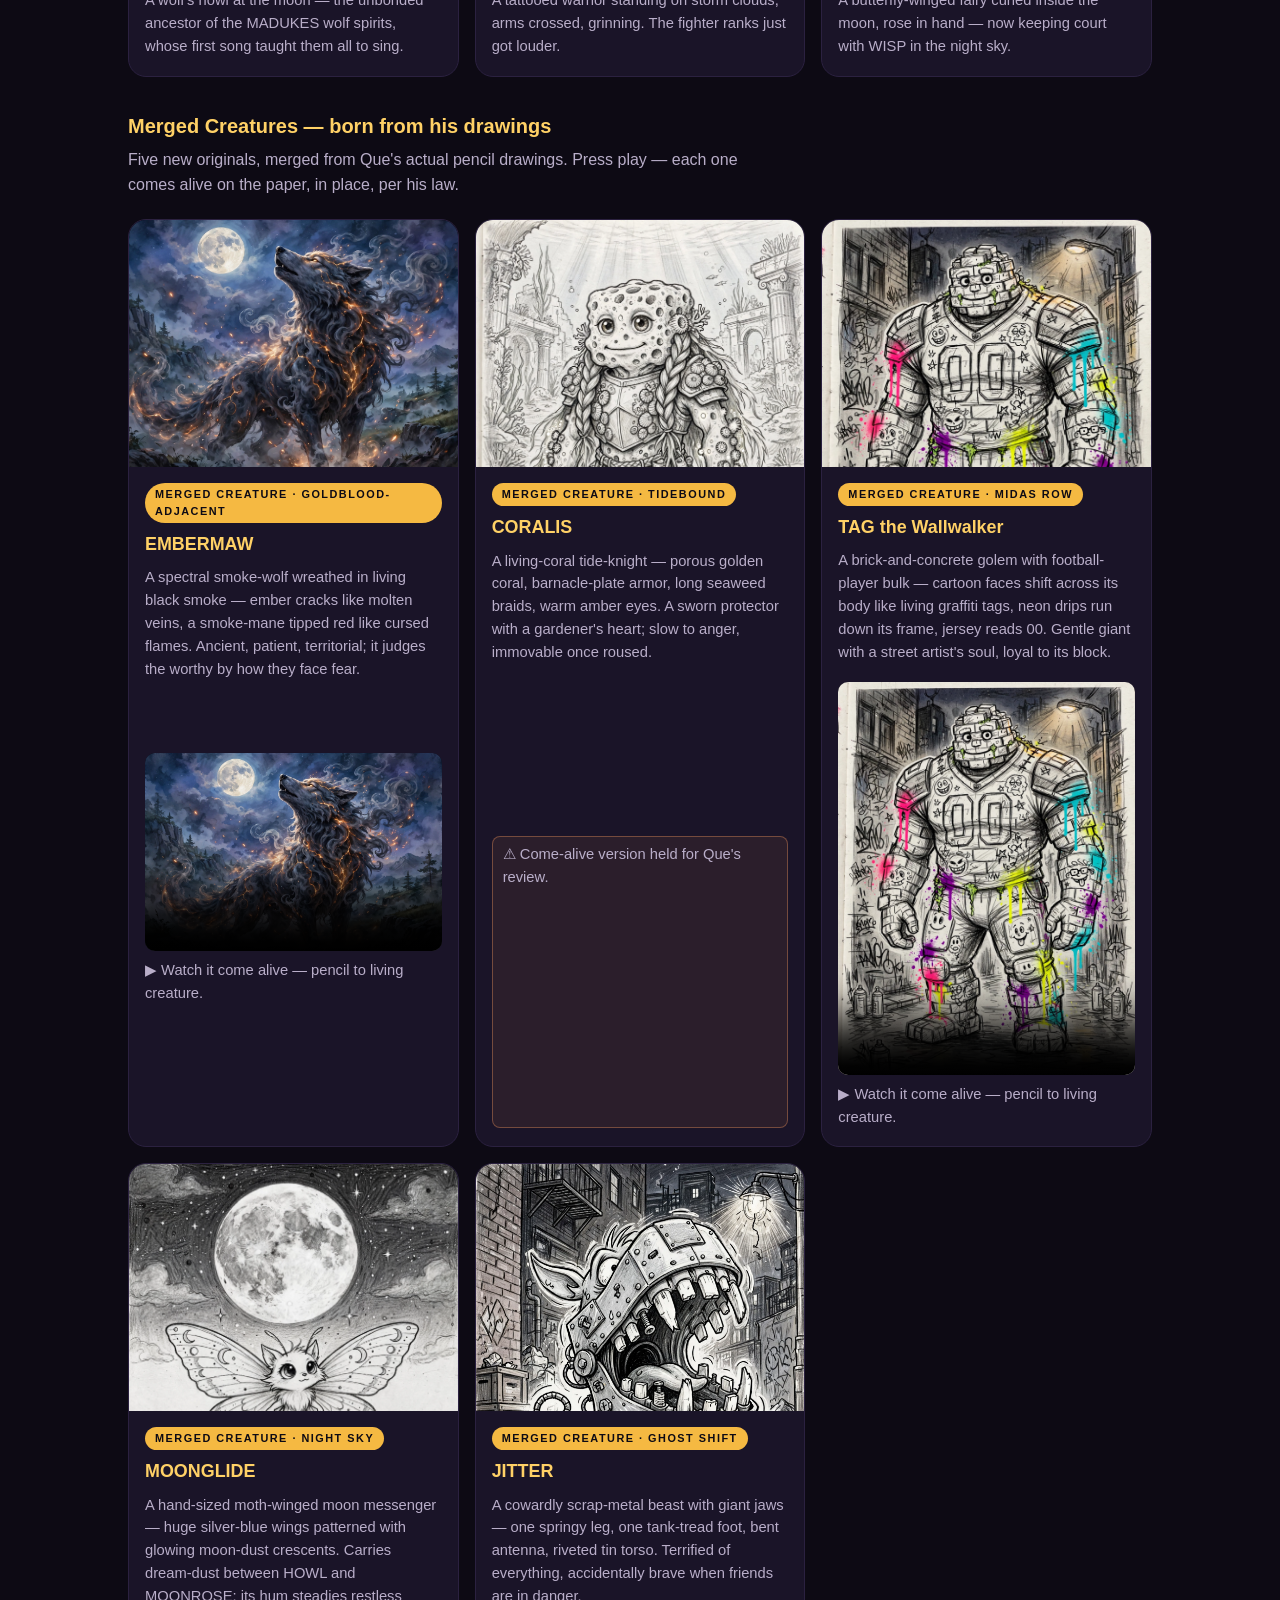
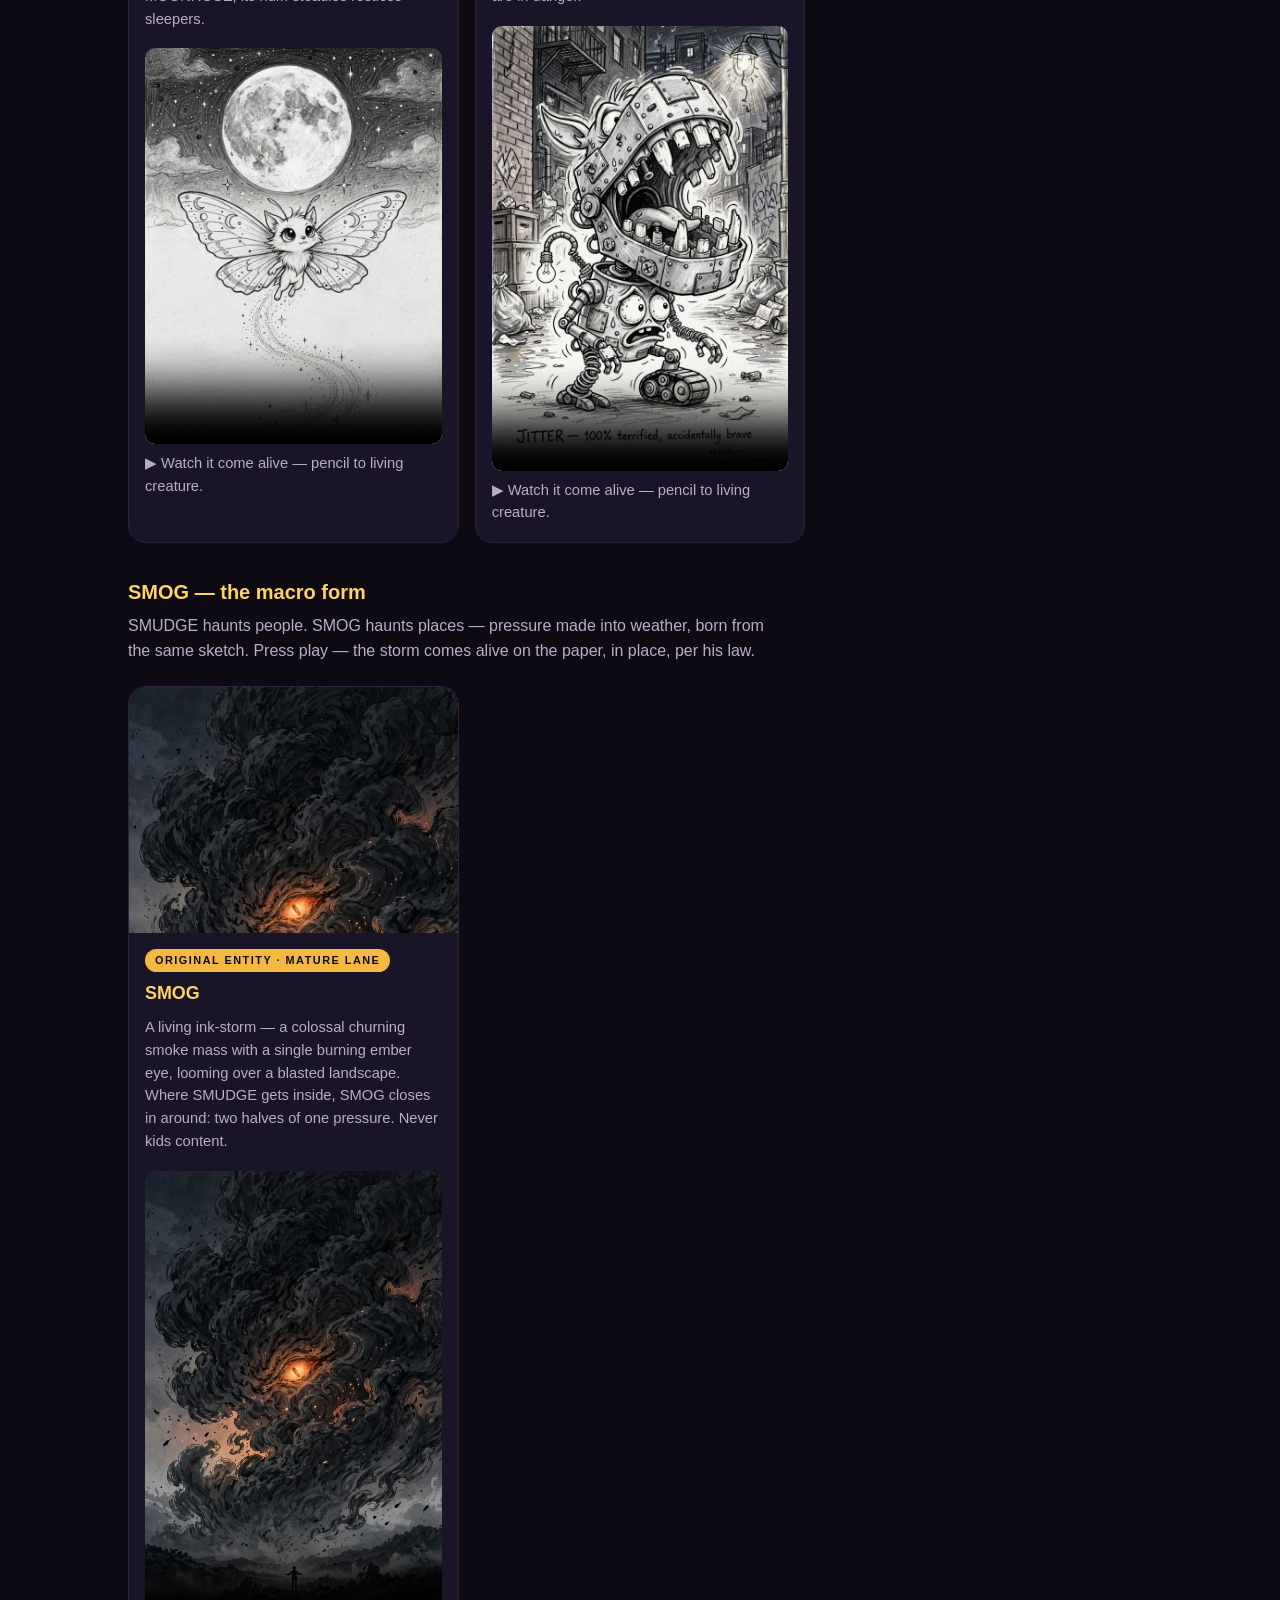
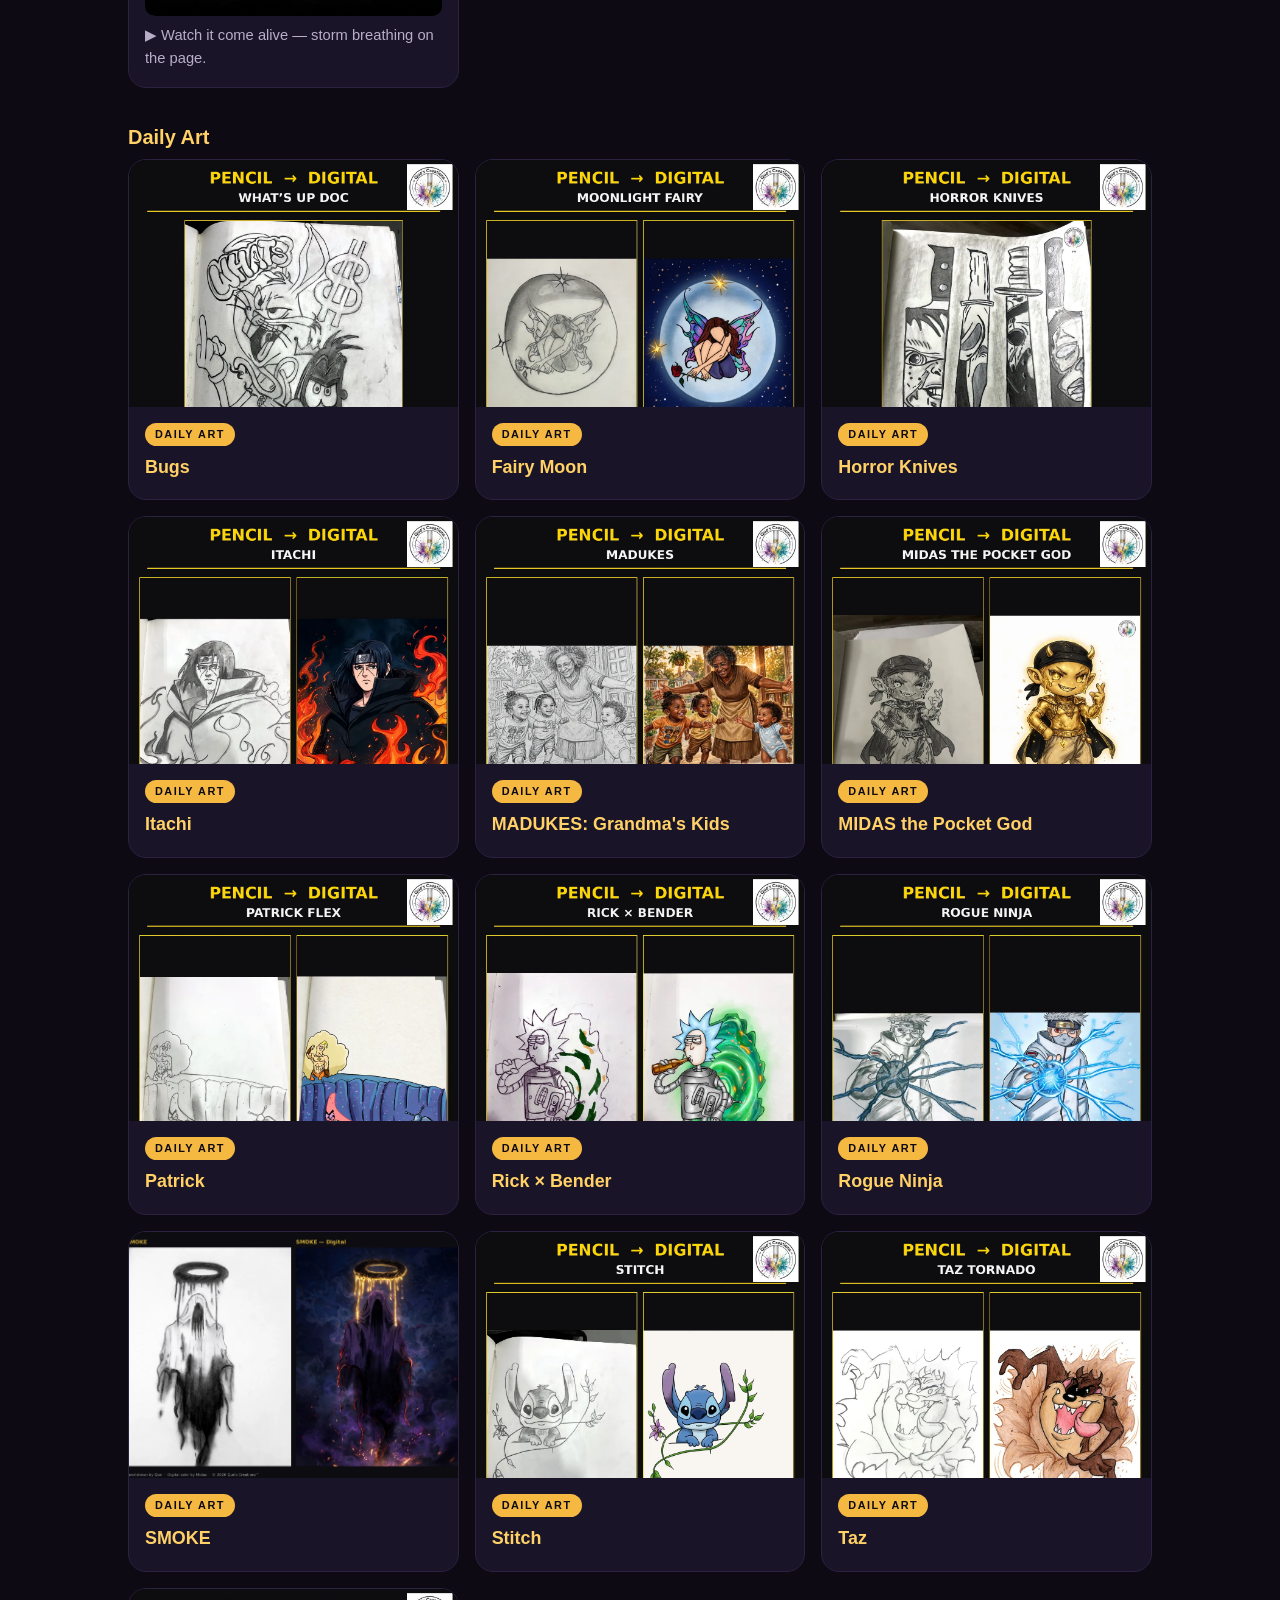
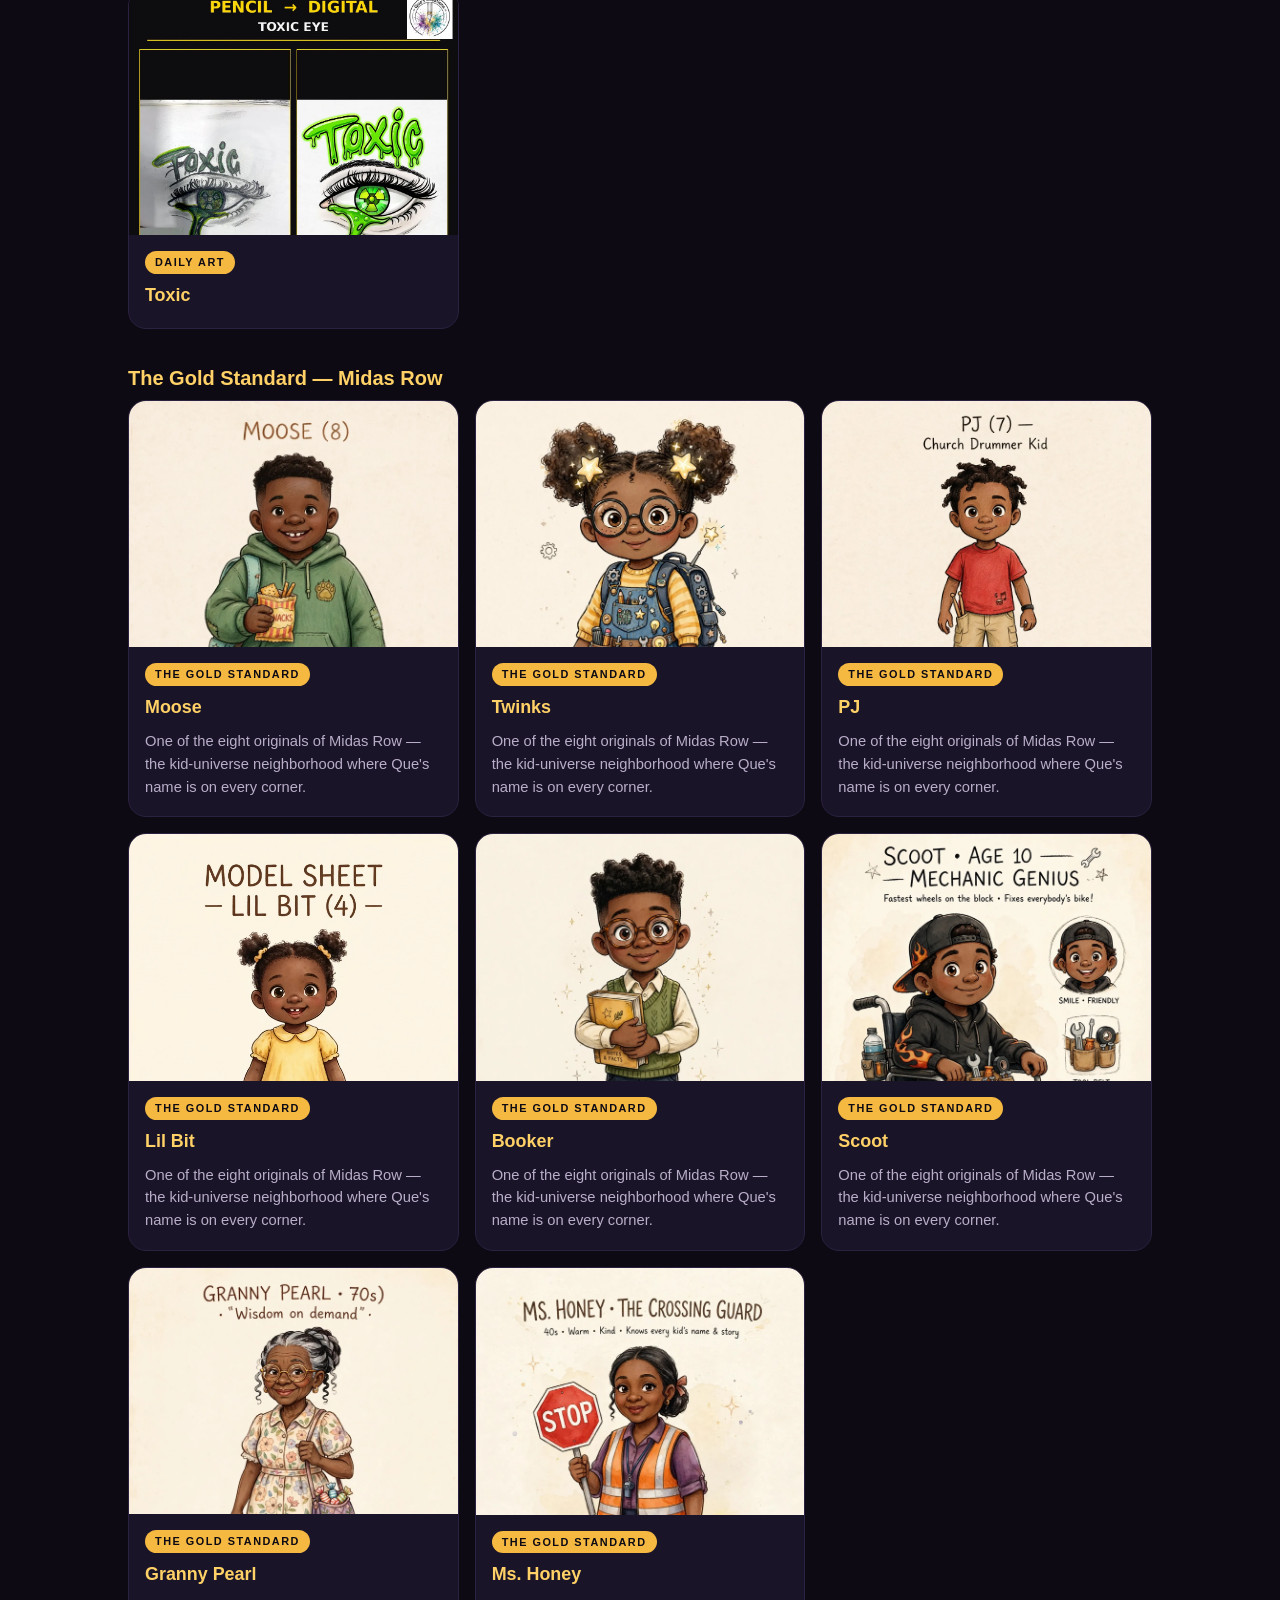
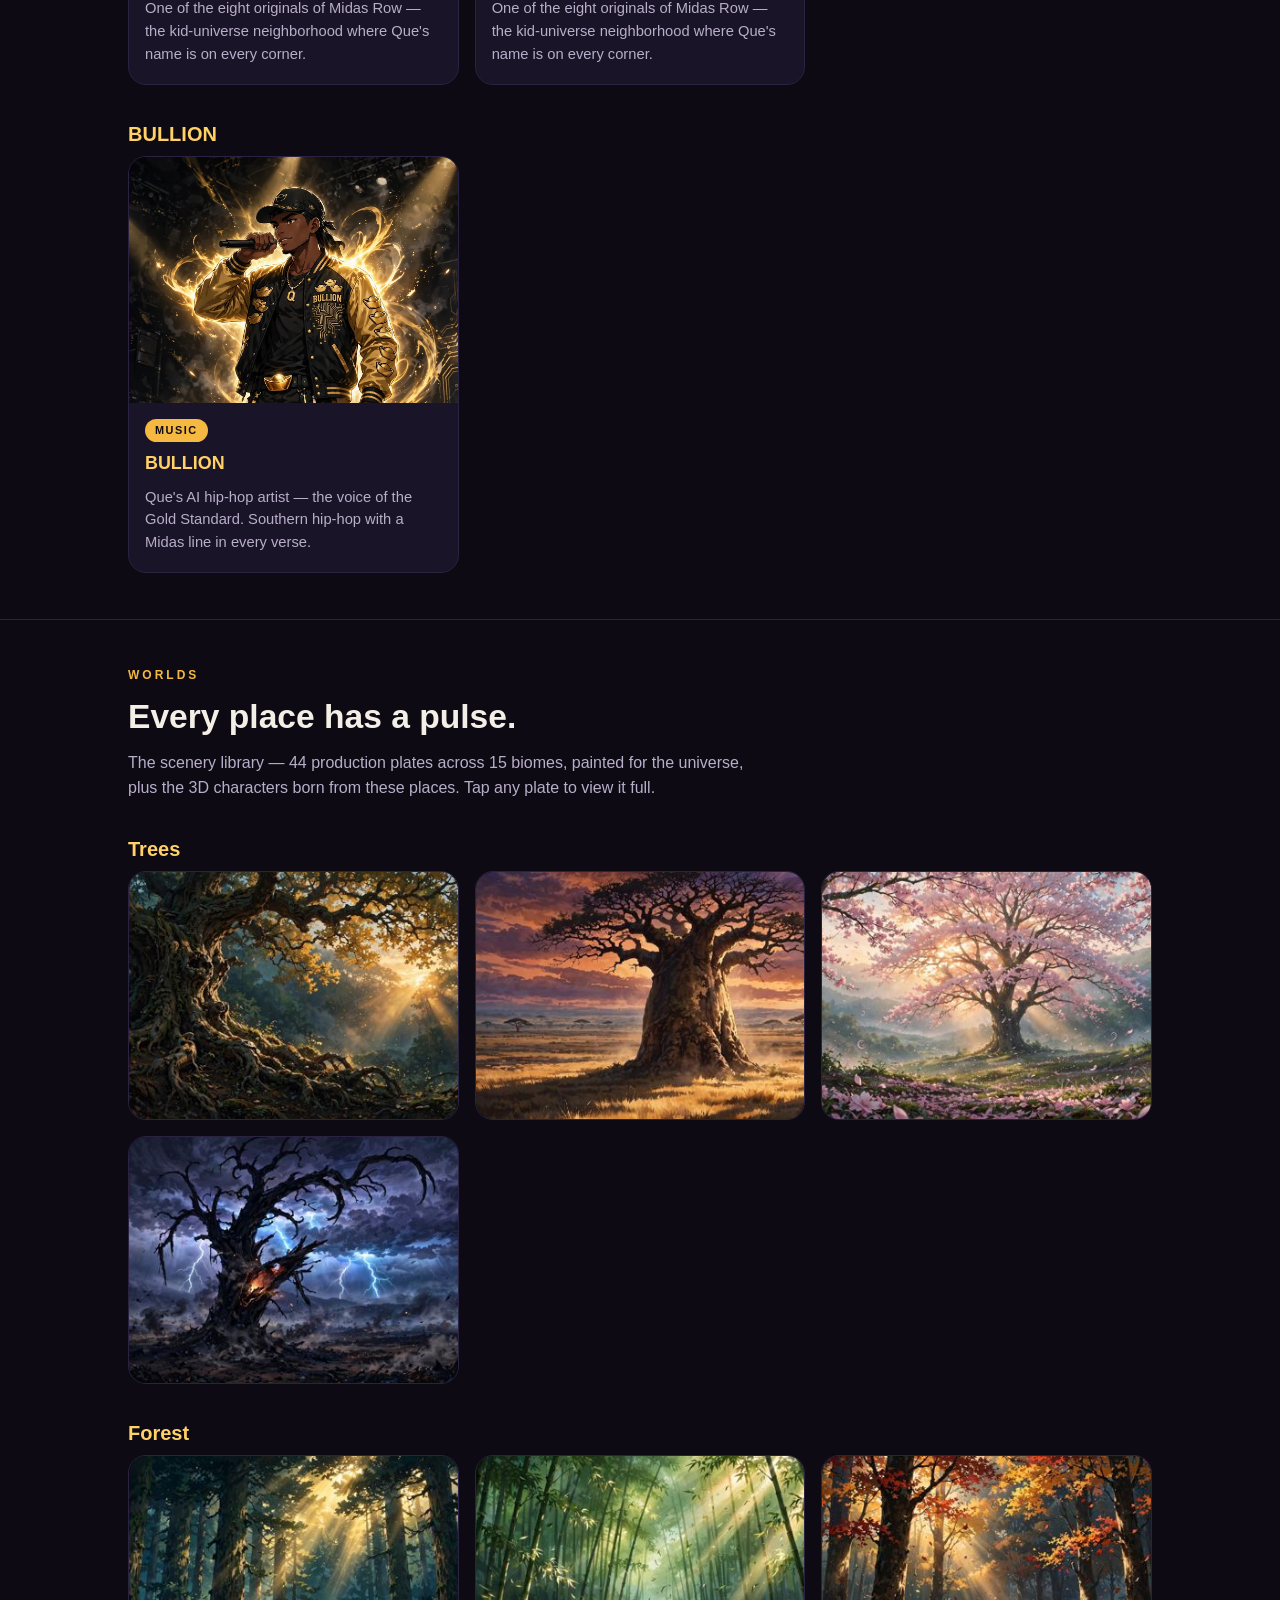
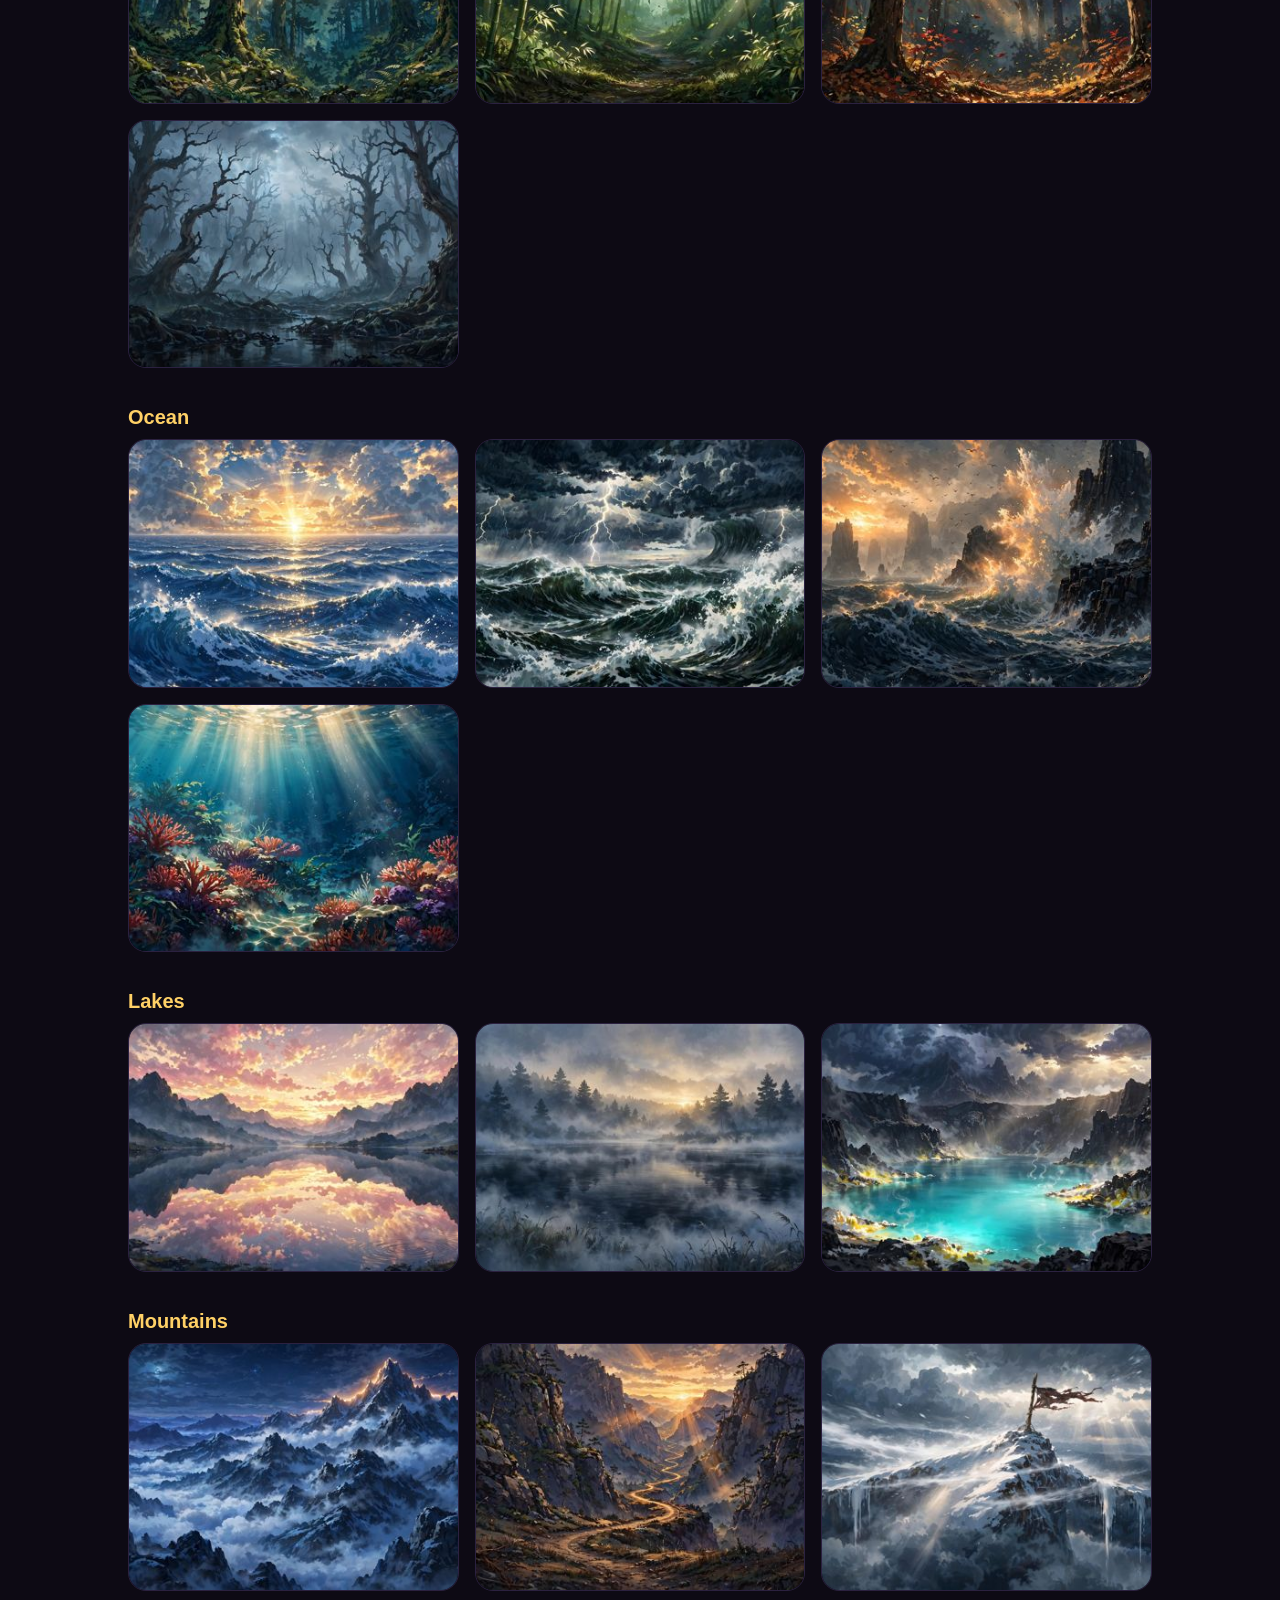
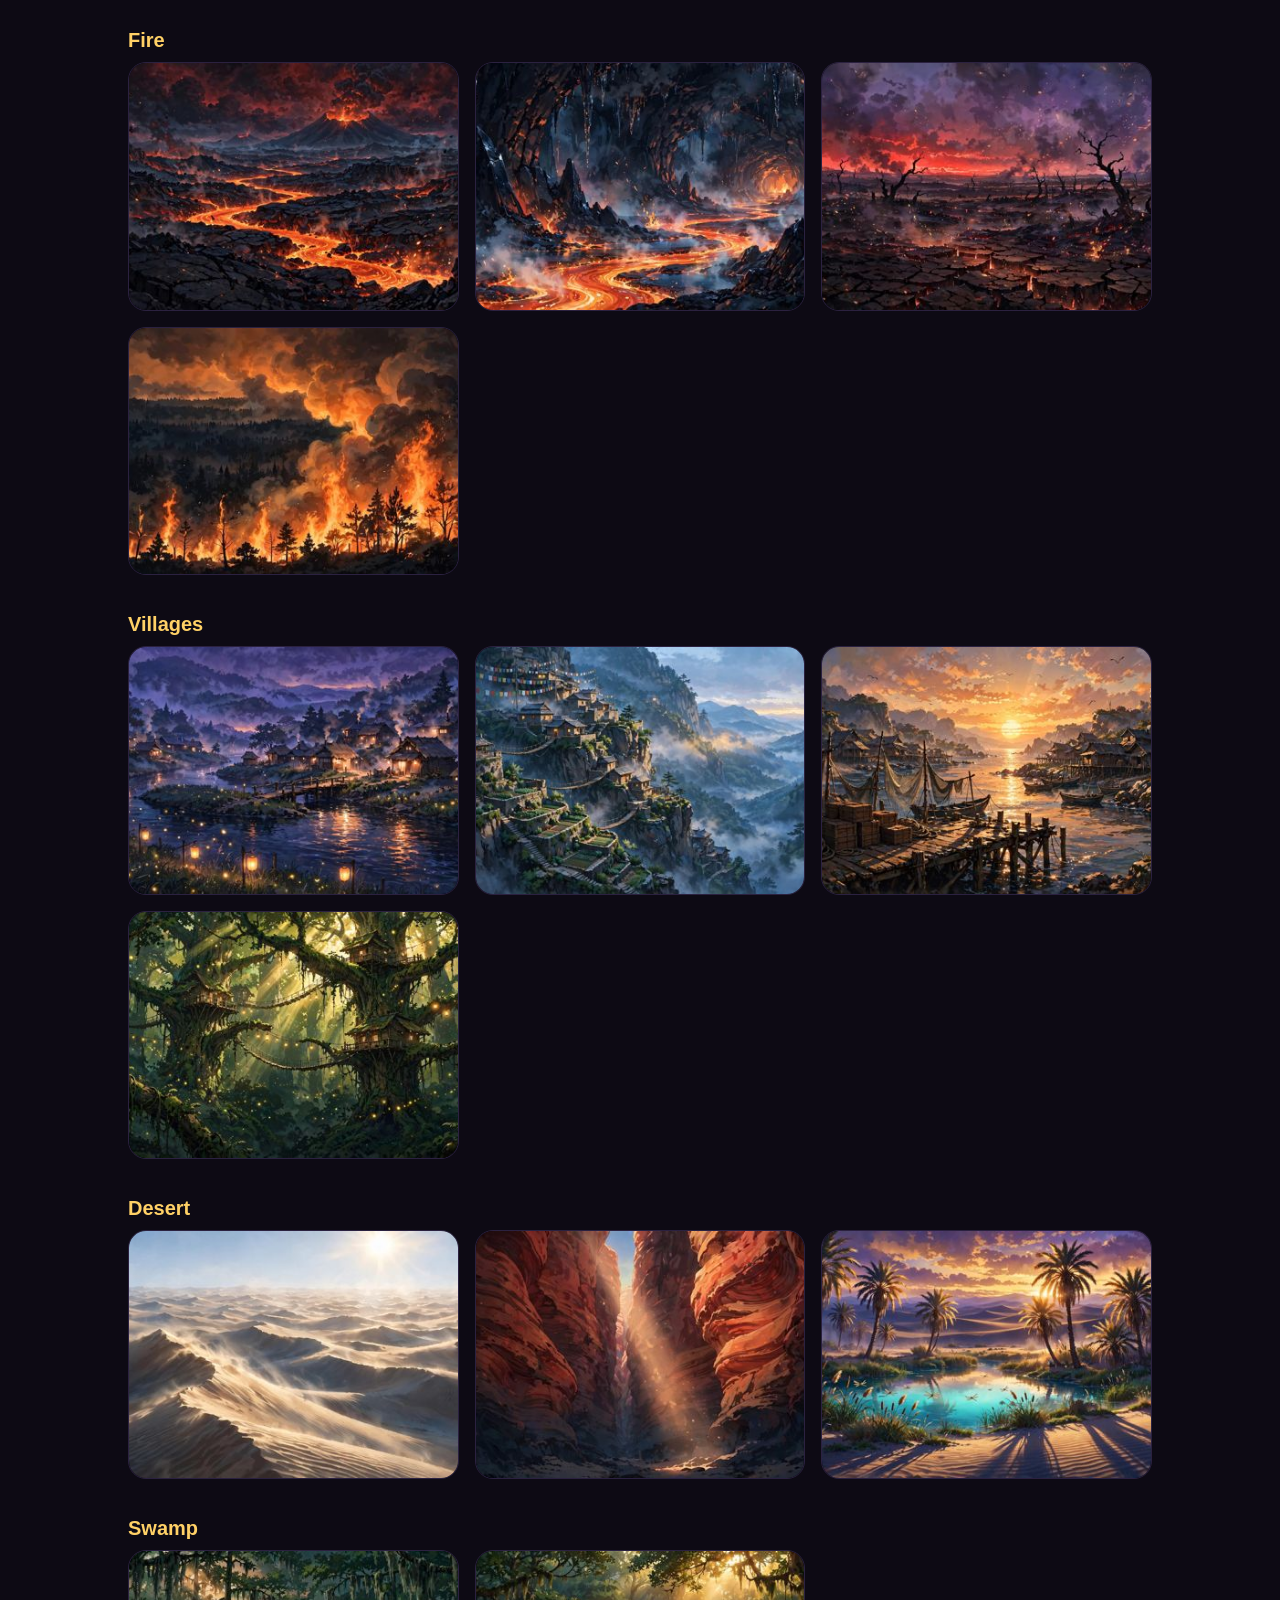
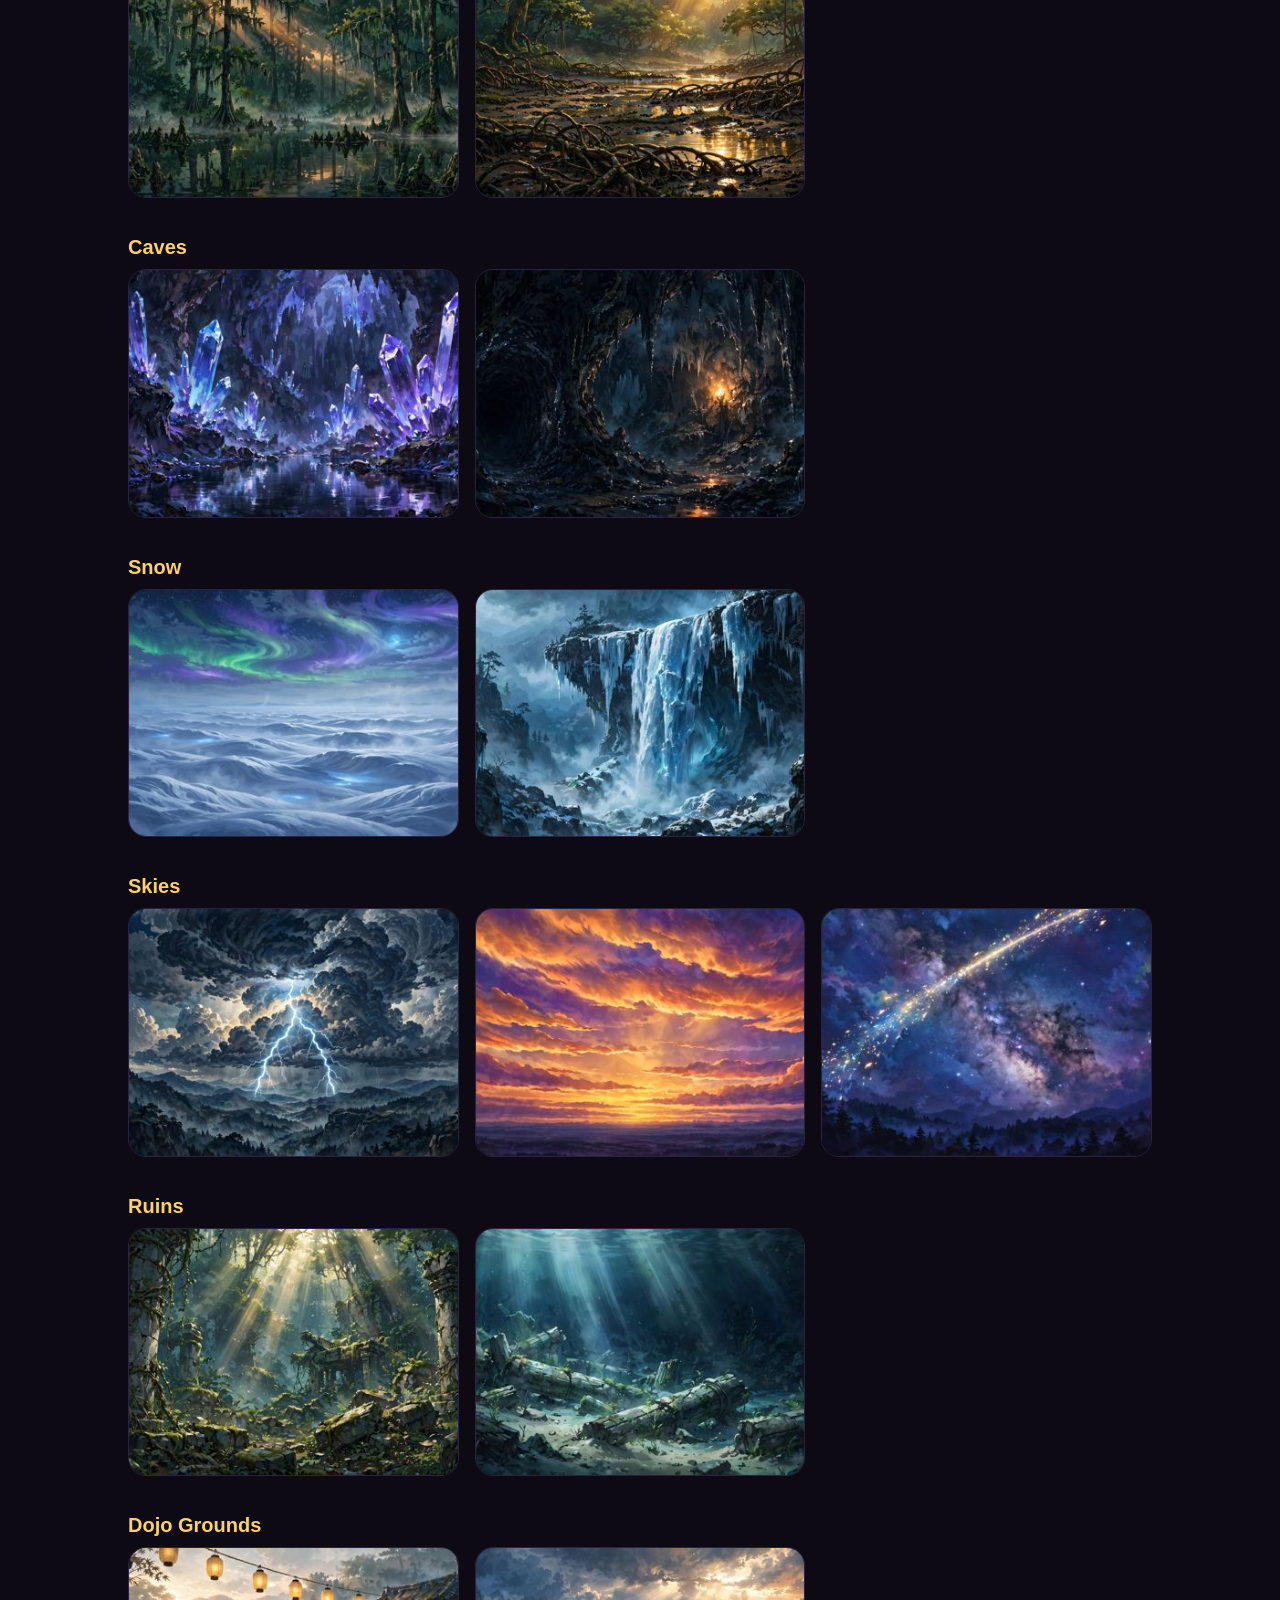
==== commit 9b317453: "BRAND RENAME — Que's Creations → QOrigin Studios (Que's lock, 2026-11-01): all six pages renamed — t" ====
--- a/worlds/index.html
+++ b/worlds/index.html
@@ -3,16 +3,16 @@
 <head>
 <meta charset="UTF-8">
 <meta name="viewport" content="width=device-width, initial-scale=1.0">
-<title>Q's Creations — The Afro-Anime Universe</title>
-<meta name="description" content="Q's Creations: an original Afro-Anime universe — anime, manga, kids shows and music, written, drawn and built from a Black man's mind. Home of GOLDBLOOD, GRIND, Ghost Shift and more.">
-<meta property="og:title" content="Q's Creations — The Afro-Anime Universe" />
-<meta property="og:description" content="Q's Creations: an original Afro-Anime universe — anime, manga, kids shows and music, written, drawn and built from a Black man's mind. Home of GOLDBLOOD, GRIND, Ghost Shift and more." />
+<title>QOrigin Studios — The Afro-Anime Universe</title>
+<meta name="description" content="QOrigin Studios: an original Afro-Anime universe — anime, manga, kids shows and music, written, drawn and built from a Black man's mind. Home of GOLDBLOOD, GRIND, Ghost Shift and more.">
+<meta property="og:title" content="QOrigin Studios — The Afro-Anime Universe" />
+<meta property="og:description" content="QOrigin Studios: an original Afro-Anime universe — anime, manga, kids shows and music, written, drawn and built from a Black man's mind. Home of GOLDBLOOD, GRIND, Ghost Shift and more." />
 <meta property="og:type" content="website" />
 <meta property="og:url" content="https://quescreations.github.io/worlds/" />
 <meta property="og:image" content="https://quescreations.github.io/worlds/assets/lala.webp" />
-<meta property="og:site_name" content="Que’s Creations" />
+<meta property="og:site_name" content="QOrigin Studios" />
 <meta name="twitter:card" content="summary_large_image" />
-<meta name="twitter:title" content="Q's Creations — The Afro-Anime Universe" />
+<meta name="twitter:title" content="QOrigin Studios — The Afro-Anime Universe" />
 <meta name="twitter:description" content="An original Afro-Anime universe — anime, manga, kids shows and music. Home of GOLDBLOOD, GRIND, Ghost Shift and more." />
 <meta name="twitter:image" content="https://quescreations.github.io/worlds/assets/lala.webp" />
 <style>
@@ -92,7 +92,7 @@
 </head>
 <body>
 <nav><div class="wrap">
-<a class="brand" href="../index.html">Q's Creations</a>
+<a class="brand" href="../index.html">QOrigin Studios</a>
 <a class="nl" href="#universe">Universe</a>
 <a class="nl" href="#sketchbook">Sketchbook</a>
 <a class="nl" href="#worlds">Worlds</a>
@@ -107,7 +107,7 @@
 </div></nav>
 
 <header class="hero" id="top">
-<img class="mascot" src="assets/midas-hero.webp" alt="MIDAS the Pocket God — golden mascot of Q's Creations">
+<img class="mascot" src="assets/midas-hero.webp" alt="MIDAS the Pocket God — golden mascot of QOrigin Studios">
 <h1>Q'S CREATIONS</h1>
 <p class="sub">An original Afro-Anime universe — anime, manga, kids shows and music, written, drawn and built from a Black man's mind. One home for every world. Guided by MIDAS, the pocket god who turns everything gold.</p>
 <div class="cta-row">
@@ -147,7 +147,7 @@
 <div class="links"><a class="chip" href="#read">Read the manga</a></div></div></div>
 
 <div class="card">
-<div class="art"><img src="assets/tidebound-quedelmar.webp" alt="Que Delmar of TIDEBOUND" loading="lazy"></div>
+<div class="art"><img src="assets/tidebound-quedelmar.webp" alt="Tavarius Sr. of TIDEBOUND" loading="lazy"></div>
 <div class="body"><span class="tag">Anime + Manga</span><h3>TIDEBOUND</h3>
 <p>A sea academy, old bloodlines, and a captain's son finding his tide. Sunday-night anime with a deep-voiced soul.</p>
 <div class="links"><a class="chip" href="#read">Read the manga</a><a class="chip" href="#watch">Watch episodes</a></div></div></div>
@@ -161,7 +161,7 @@
 <div class="card">
 <div class="art"><img src="assets/qyro.webp" alt="QYRO" loading="lazy"></div>
 <div class="body"><span class="tag">Action Shorts</span><h3>QYRO</h3>
-<p>The mascot warrior of Q's Creations in 60–90 second action shorts. Rooftop stance, golden aura, Saturday-morning energy.</p>
+<p>The mascot warrior of QOrigin Studios in 60–90 second action shorts. Rooftop stance, golden aura, Saturday-morning energy.</p>
 <div class="links"><a class="chip" href="#watch">Watch shorts</a></div></div></div>
 
 <div class="card">
@@ -201,7 +201,7 @@
 <h2 class="sec">The manga shelf.</h2>
 <p class="lead">GRIND, SHINOBI and TIDEBOUND — chapter by chapter, new drops weekly. Own them forever on Gumroad.</p>
 <div class="panel">
-<h3>📚 Q's Creations on Gumroad</h3>
+<h3>📚 QOrigin Studios on Gumroad</h3>
 <p>Single chapters, full volumes and omnibuses — GRIND Vol. 1 complete, SHINOBI and TIDEBOUND dropping now.</p>
 <div class="links" style="justify-content:center;margin:16px 0 20px"><a class="chip" href="https://unseenpotential.gumroad.com/l/fyhlow" target="_blank" rel="noopener">Universe Starter — FREE</a><a class="chip" href="https://unseenpotential.gumroad.com/l/pdcayu" target="_blank" rel="noopener">GOLDBLOOD Vol. 1 Omnibus</a><a class="chip" href="https://unseenpotential.gumroad.com/l/kkyieu" target="_blank" rel="noopener">TIDEBOUND Omnibus</a><a class="chip" href="https://unseenpotential.gumroad.com/l/eecwt" target="_blank" rel="noopener">SHINOBI Omnibus</a><a class="chip" href="https://unseenpotential.gumroad.com/l/pznybw" target="_blank" rel="noopener">GRIND Omnibus</a><a class="chip" href="https://unseenpotential.gumroad.com/l/drzkqp" target="_blank" rel="noopener">PASSION OF THE PEN</a></div>
 <a class="btn btn-gold" href="https://unseenpotential.gumroad.com" target="_blank" rel="noopener">Visit the Store</a>
@@ -222,12 +222,12 @@
 <section id="commissions"><div class="wrap">
 <div class="kicker">Commissions</div>
 <h2 class="sec">Your idea, drawn by Que.</h2>
-<p class="lead">Pencil portraits, cartoon &amp; anime styles, short videos and business ads. 50% deposit · 7–14 day turnaround · free sketch-stage revisions.</p>
+<p class="lead">Realism pencil portraits from your photo, and anime commissions — hand-drawn by Que. 50% deposit · 2 slots a month · one revision at sketch stage.</p>
 <div class="panel">
-<img class="comm-card" src="assets/commissions-open-card.png" alt="Commissions Open — price card">
+<img class="comm-card" src="assets/price-card-locked.png" alt="Commissions Open — QOrigin Studios price card: pencil portraits $125 to $395, anime commissions $60 to $200">
 <ul class="tiers">
-<li><b>Pencil &amp; Style:</b> portrait 1 subject $60 · couple $100 · family/group 3+ $150+ · pet $50 · cartoon/anime $50</li>
-<li><b>Video &amp; Animation:</b> short cartoon video $75 · anime creation $100 · cartoon business ad $150</li>
+<li><b>Pencil Portraits:</b> 8×10 $125 · 11×14 $225 · 16×20 $395 · extra person or pet +50%</li>
+<li><b>Anime Commissions:</b> bust $60 · full body $120 · full scene $200 · poster print add-on +$30</li>
 </ul>
 <a class="btn btn-gold" href="https://www.instagram.com/xtc_que/" target="_blank" rel="noopener">DM @xtc_que to Book</a>
 </div>
@@ -237,7 +237,7 @@
 <div class="kicker">About</div>
 <h2 class="sec">The man behind the pencil.</h2>
 <div class="about">
-<img src="assets/que-holding-midas.webp" alt="Que holding MIDAS the Pocket God — the face behind Q's Creations" loading="lazy">
+<img src="assets/que-holding-midas.webp" alt="Que holding MIDAS the Pocket God — the face behind QOrigin Studios" loading="lazy">
 <div>
 <p><b>Que</b> is a realism pencil artist from Little Rock, Arkansas — and the founder of the Afro-Anime genre. What started as sketchbooks became a universe: anime, manga, kids shows and music, all original, all from his hand and his mind.</p>
 <p style="margin-top:10px;color:var(--muted)">His rule for everything here: <i>we create, not steal.</i> Original characters, original worlds, original powers — stories that feel like they came from inside a Black man's mind, because they did.</p>
@@ -253,13 +253,13 @@
 <div class="connect-row">
 <a class="soc" href="https://www.tiktok.com/@xquetheplug" target="_blank" rel="noopener"><b>TikTok</b><span>@xquetheplug</span></a>
 <a class="soc" href="https://www.instagram.com/xtc_que/" target="_blank" rel="noopener"><b>Instagram</b><span>@xtc_que</span></a>
-<a class="soc" href="https://www.youtube.com/@ghostshift-quescreations" target="_blank" rel="noopener"><b>YouTube</b><span>Ghost Shift — Q's Creations</span></a>
+<a class="soc" href="https://www.youtube.com/@ghostshift-quescreations" target="_blank" rel="noopener"><b>YouTube</b><span>Ghost Shift — QOrigin Studios</span></a>
 </div>
 </div></section>
 
 <footer>
 <p><b style="color:var(--gold2)">AI Disclosure:</b> pieces on this site marked as AI-assisted were made with AI tools guided by Que's hand and direction — including color, animation and video. Hand-drawn originals are labeled "Pencil by Que." AI work is never presented as his hand-drawn art.</p>
-<p>© 2026 Q's Creations · Made with family · #AfroAnime</p>
+<p>© 2026 QOrigin Studios · Made with family · #AfroAnime</p>
 </footer>
 </body>
 </html>
